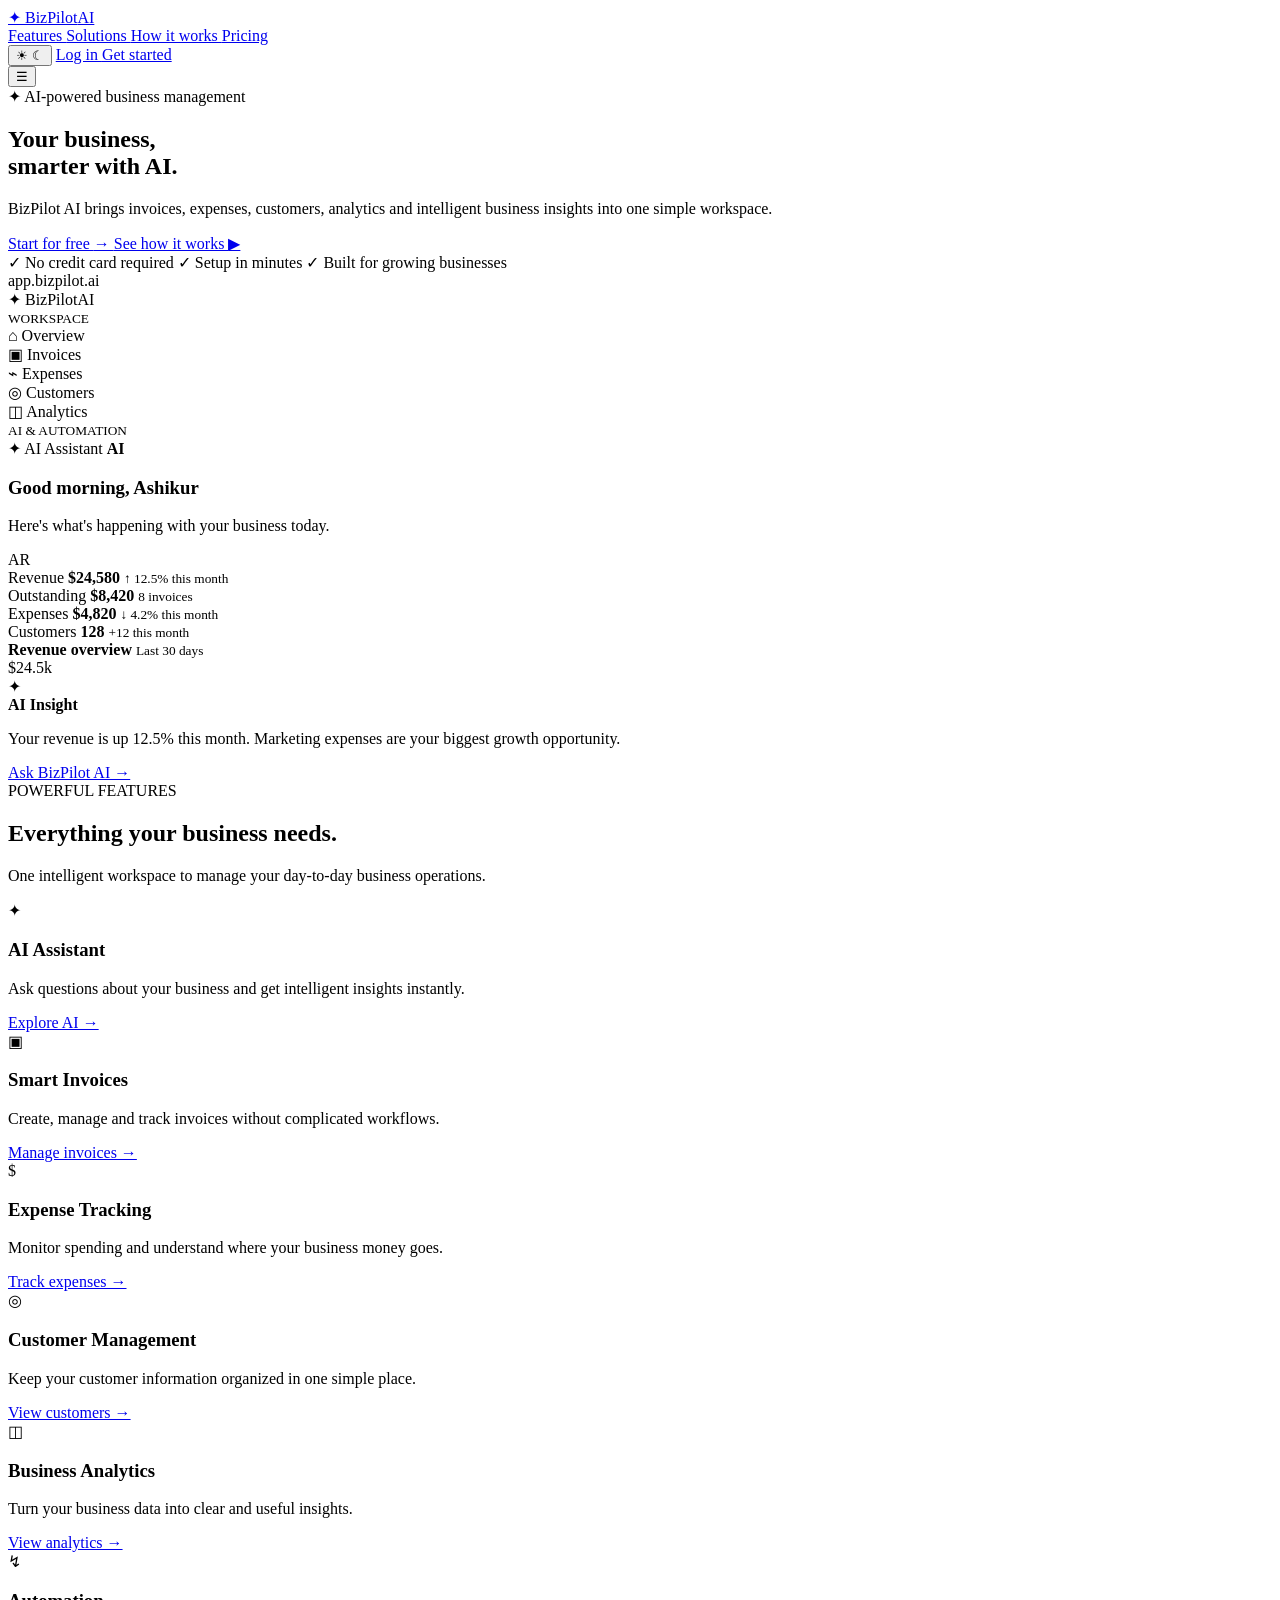
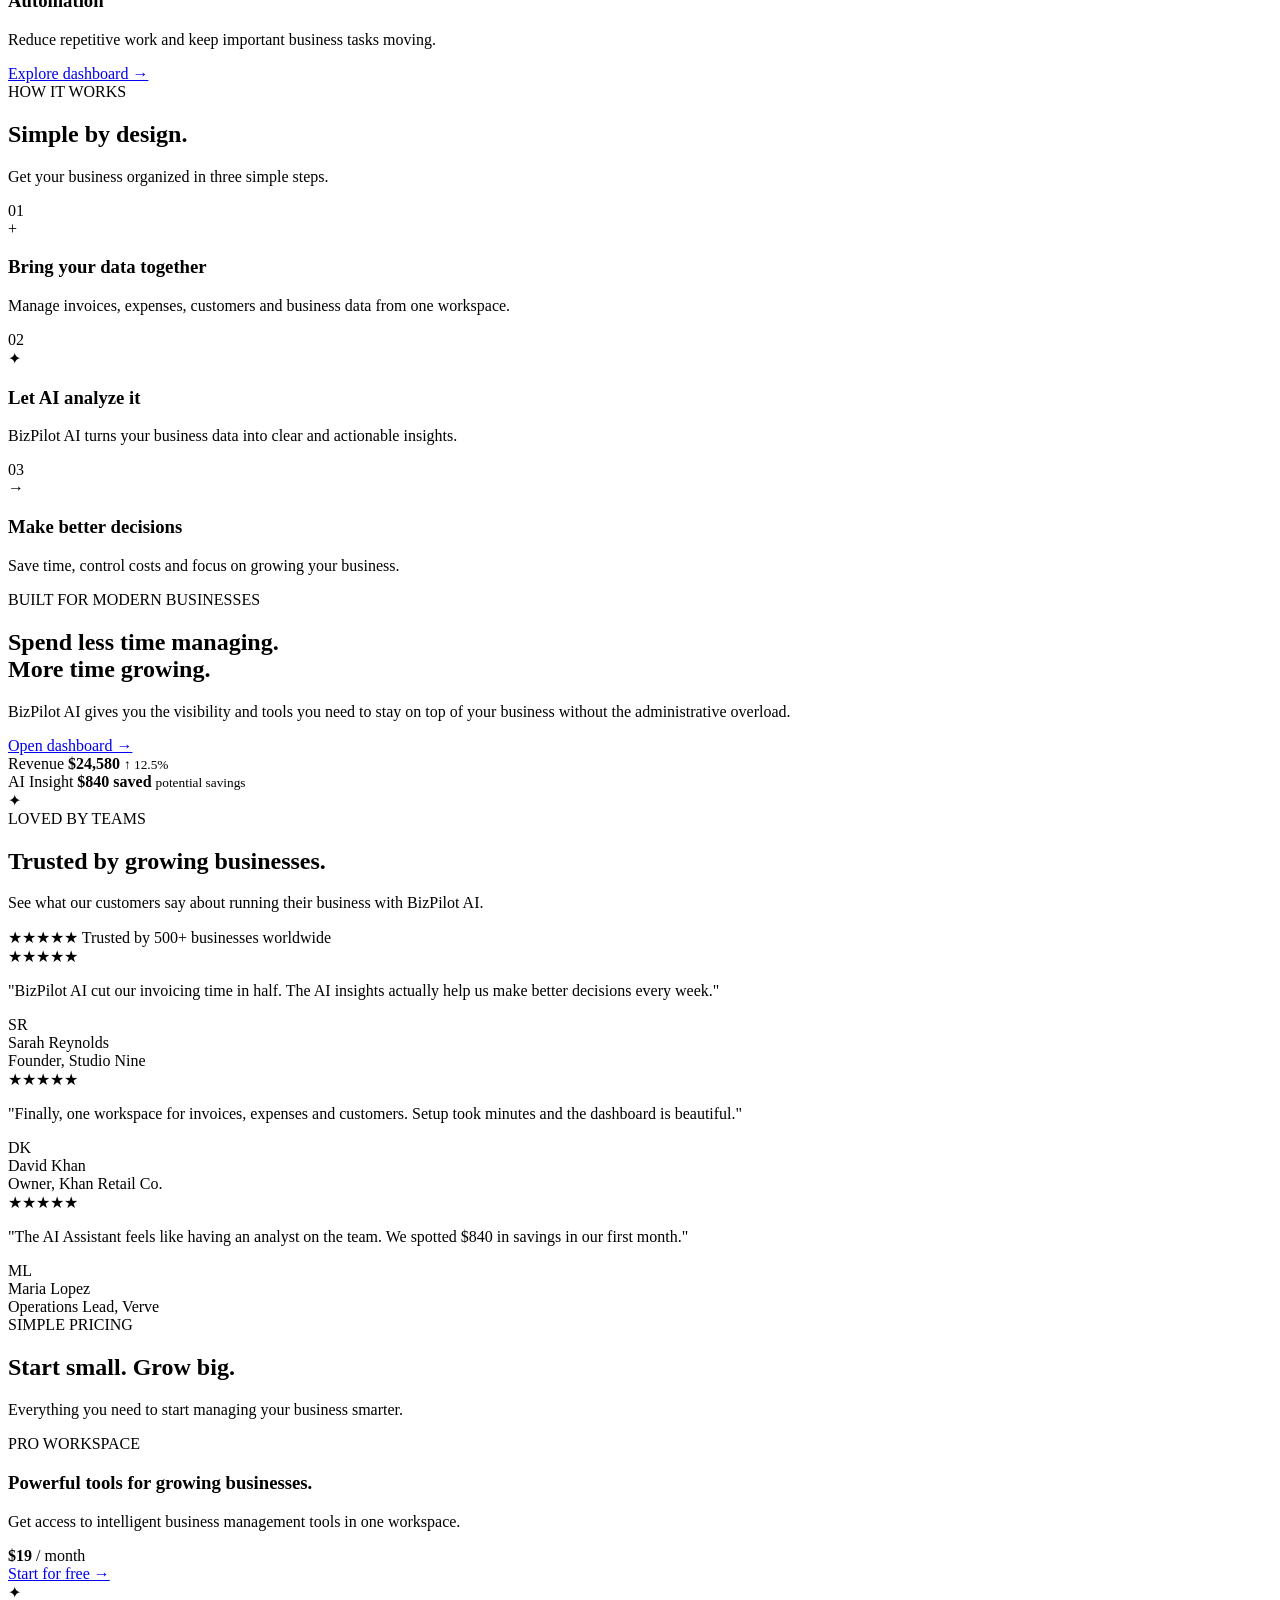
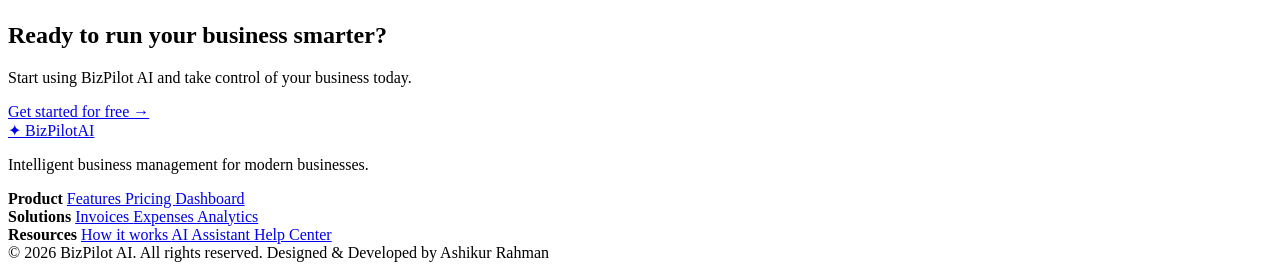
==== index.html @ 926926c8 "Add BizPilot AI website with mobile navbar fix" ====
<!DOCTYPE html>
<html lang="en">

<head>

    <meta charset="UTF-8">

    <meta
        name="viewport"
        content="width=device-width, initial-scale=1.0"
    >

    <meta
        name="description"
        content="BizPilot AI — Smart business management powered by AI."
    >

    <title>BizPilot AI — Smart Business Management</title>
    <link rel="icon" type="image/png" href="images/favicon.png">
    <link rel="shortcut icon" href="images/favicon.ico">



    <!-- Google Fonts -->

    <link rel="preconnect" href="https://fonts.googleapis.com">

    <link
        rel="preconnect"
        href="https://fonts.gstatic.com"
        crossorigin
    >

    <link
        href="https://fonts.googleapis.com/css2?family=DM+Sans:wght@400;500;600;700&family=Space+Grotesk:wght@400;500;600;700&display=swap"
        rel="stylesheet"
    >


    <!-- Main CSS -->

    <link
        rel="stylesheet"
        href="css/style.css"
    >

    <!-- Responsive CSS -->

    <link
        rel="stylesheet"
        href="css/respon.css"
    >

</head>


<body>


<!-- =====================================================
     LANDING PAGE
====================================================== -->

<div class="landing-page">


    <!-- =================================================
         HEADER
    ================================================== -->

    <header class="landing-header">

        <div class="landing-container">


            <div class="landing-nav">


                <!-- LOGO -->

                <a
                    href="index.html"
                    class="landing-logo"
                >

                    <span class="landing-logo-icon">
                        ✦
                    </span>

                    <span class="landing-logo-name">
                        BizPilot<span>AI</span>
                    </span>

                </a>



                <!-- NAVIGATION -->

                <nav class="landing-navigation">

                    <a href="#features">
                        Features
                    </a>

                    <a href="#solutions">
                        Solutions
                    </a>

                    <a href="#how-it-works">
                        How it works
                    </a>

                    <a href="#pricing">
                        Pricing
                    </a>

                </nav>



                <!-- HEADER BUTTONS -->

                <div class="landing-nav-actions">

                    <button
                        type="button"
                        class="theme-toggle-btn"
                        id="themeToggleBtn"
                        aria-label="Toggle dark mode"
                        title="Toggle dark mode"
                    >
                        <span class="theme-icon-light">☀</span>
                        <span class="theme-icon-dark">☾</span>
                    </button>

                    <a
                        href="dashboard.html"
                        class="landing-login-btn"
                    >
                        Log in
                    </a>

                    <a
                        href="dashboard.html"
                        class="landing-start-btn"
                    >
                        Get started
                    </a>

                </div>



                <!-- MOBILE MENU -->

                <button
                    type="button"
                    class="landing-menu-btn"
                    id="landingMenuBtn"
                    aria-label="Open navigation"
                >
                    ☰
                </button>


            </div>

        </div>

    </header>



    <!-- =================================================
         HERO SECTION
    ================================================== -->

    <main>


        <section class="landing-hero">


            <div class="landing-container">


                <!-- HERO BADGE -->

                <div class="landing-hero-badge">

                    <span>
                        ✦
                    </span>

                    AI-powered business management

                </div>



                <!-- HERO TITLE -->

                <h1 class="landing-hero-title">

                    Your business,

                    <br>

                    <span>
                        smarter with AI.
                    </span>

                </h1>



                <!-- HERO TEXT -->

                <p class="landing-hero-text">

                    BizPilot AI brings invoices, expenses,
                    customers, analytics and intelligent
                    business insights into one simple workspace.

                </p>



                <!-- HERO BUTTONS -->

                <div class="landing-hero-actions">


                    <a
                        href="dashboard.html"
                        class="landing-primary-btn"
                    >

                        Start for free

                        <span>
                            →
                        </span>

                    </a>


                    <a
                        href="#how-it-works"
                        class="landing-outline-btn"
                    >

                        See how it works

                        <span>
                            ▶
                        </span>

                    </a>


                </div>



                <!-- HERO TRUST -->

                <div class="landing-trust">

                    <span>
                        ✓ No credit card required
                    </span>

                    <span>
                        ✓ Setup in minutes
                    </span>

                    <span>
                        ✓ Built for growing businesses
                    </span>

                </div>



                <!-- =================================================
                     PRODUCT PREVIEW
                ================================================== -->

                <div class="landing-product-preview">


                    <!-- BROWSER BAR -->

                    <div class="preview-browser-bar">


                        <div class="preview-browser-dots">

                            <span></span>
                            <span></span>
                            <span></span>

                        </div>


                        <div class="preview-browser-address">

                            app.bizpilot.ai

                        </div>


                    </div>



                    <!-- DASHBOARD PREVIEW -->

                    <div class="preview-dashboard">


                        <!-- PREVIEW SIDEBAR -->

                        <aside class="preview-sidebar">


                            <div class="preview-sidebar-logo">

                                <span>
                                    ✦
                                </span>

                                BizPilot<span>AI</span>

                            </div>


                            <small class="preview-sidebar-label">
                                WORKSPACE
                            </small>


                            <div class="preview-nav-item active">

                                <span>
                                    ⌂
                                </span>

                                Overview

                            </div>


                            <div class="preview-nav-item">

                                <span>
                                    ▣
                                </span>

                                Invoices

                            </div>


                            <div class="preview-nav-item">

                                <span>
                                    ⌁
                                </span>

                                Expenses

                            </div>


                            <div class="preview-nav-item">

                                <span>
                                    ◎
                                </span>

                                Customers

                            </div>


                            <div class="preview-nav-item">

                                <span>
                                    ◫
                                </span>

                                Analytics

                            </div>


                            <small class="preview-sidebar-label">
                                AI & AUTOMATION
                            </small>


                            <div class="preview-nav-item">

                                <span>
                                    ✦
                                </span>

                                AI Assistant

                                <b>
                                    AI
                                </b>

                            </div>


                        </aside>



                        <!-- PREVIEW CONTENT -->

                        <div class="preview-content">


                            <!-- PREVIEW HEADER -->

                            <div class="preview-content-header">


                                <div>

                                    <h3>
                                        Good morning, Ashikur
                                    </h3>

                                    <p>
                                        Here's what's happening
                                        with your business today.
                                    </p>

                                </div>


                                <div class="preview-user">
                                    AR
                                </div>


                            </div>



                            <!-- STATS -->

                            <div class="preview-stat-grid">


                                <div class="preview-stat-card">

                                    <span>
                                        Revenue
                                    </span>

                                    <strong>
                                        $24,580
                                    </strong>

                                    <small>
                                        ↑ 12.5% this month
                                    </small>

                                </div>


                                <div class="preview-stat-card">

                                    <span>
                                        Outstanding
                                    </span>

                                    <strong>
                                        $8,420
                                    </strong>

                                    <small>
                                        8 invoices
                                    </small>

                                </div>


                                <div class="preview-stat-card">

                                    <span>
                                        Expenses
                                    </span>

                                    <strong>
                                        $4,820
                                    </strong>

                                    <small>
                                        ↓ 4.2% this month
                                    </small>

                                </div>


                                <div class="preview-stat-card">

                                    <span>
                                        Customers
                                    </span>

                                    <strong>
                                        128
                                    </strong>

                                    <small>
                                        +12 this month
                                    </small>

                                </div>


                            </div>



                            <!-- LOWER PREVIEW -->

                            <div class="preview-lower-grid">


                                <!-- CHART -->

                                <div class="preview-chart-card">


                                    <div class="preview-card-title">

                                        <div>

                                            <strong>
                                                Revenue overview
                                            </strong>

                                            <small>
                                                Last 30 days
                                            </small>

                                        </div>

                                        <span>
                                            $24.5k
                                        </span>

                                    </div>


                                    <div class="preview-chart">

                                        <div
                                            class="preview-chart-line"
                                            style="height:35%"
                                        ></div>

                                        <div
                                            class="preview-chart-line"
                                            style="height:50%"
                                        ></div>

                                        <div
                                            class="preview-chart-line"
                                            style="height:42%"
                                        ></div>

                                        <div
                                            class="preview-chart-line"
                                            style="height:65%"
                                        ></div>

                                        <div
                                            class="preview-chart-line"
                                            style="height:58%"
                                        ></div>

                                        <div
                                            class="preview-chart-line"
                                            style="height:78%"
                                        ></div>

                                        <div
                                            class="preview-chart-line"
                                            style="height:70%"
                                        ></div>

                                        <div
                                            class="preview-chart-line"
                                            style="height:88%"
                                        ></div>

                                        <div
                                            class="preview-chart-line"
                                            style="height:76%"
                                        ></div>

                                        <div
                                            class="preview-chart-line"
                                            style="height:94%"
                                        ></div>

                                    </div>

                                </div>



                                <!-- AI INSIGHT -->

                                <div class="preview-ai-card">


                                    <div class="preview-ai-icon">
                                        ✦
                                    </div>


                                    <strong>
                                        AI Insight
                                    </strong>


                                    <p>
                                        Your revenue is up 12.5%
                                        this month. Marketing
                                        expenses are your biggest
                                        growth opportunity.
                                    </p>


                                    <a href="ai-assistant.html">
                                        Ask BizPilot AI →
                                    </a>


                                </div>


                            </div>


                        </div>

                    </div>

                </div>


            </div>

        </section>



        <!-- =================================================
             FEATURES
        ================================================== -->

        <section
            class="landing-section"
            id="features"
            data-reveal
        >

            <div class="landing-container">


                <div class="landing-section-heading">

                    <span>
                        POWERFUL FEATURES
                    </span>

                    <h2>
                        Everything your business needs.
                    </h2>

                    <p>
                        One intelligent workspace to manage
                        your day-to-day business operations.
                    </p>

                </div>



                <div class="landing-feature-grid">


                    <!-- FEATURE 1 -->

                    <article class="landing-feature-card">

                        <div class="landing-feature-icon">
                            ✦
                        </div>

                        <h3>
                            AI Assistant
                        </h3>

                        <p>
                            Ask questions about your business
                            and get intelligent insights instantly.
                        </p>

                        <a href="ai-assistant.html">
                            Explore AI →
                        </a>

                    </article>



                    <!-- FEATURE 2 -->

                    <article class="landing-feature-card">

                        <div class="landing-feature-icon">
                            ▣
                        </div>

                        <h3>
                            Smart Invoices
                        </h3>

                        <p>
                            Create, manage and track invoices
                            without complicated workflows.
                        </p>

                        <a href="invoices.html">
                            Manage invoices →
                        </a>

                    </article>



                    <!-- FEATURE 3 -->

                    <article class="landing-feature-card">

                        <div class="landing-feature-icon">
                            $
                        </div>

                        <h3>
                            Expense Tracking
                        </h3>

                        <p>
                            Monitor spending and understand
                            where your business money goes.
                        </p>

                        <a href="expenses.html">
                            Track expenses →
                        </a>

                    </article>



                    <!-- FEATURE 4 -->

                    <article class="landing-feature-card">

                        <div class="landing-feature-icon">
                            ◎
                        </div>

                        <h3>
                            Customer Management
                        </h3>

                        <p>
                            Keep your customer information
                            organized in one simple place.
                        </p>

                        <a href="customers.html">
                            View customers →
                        </a>

                    </article>



                    <!-- FEATURE 5 -->

                    <article class="landing-feature-card">

                        <div class="landing-feature-icon">
                            ◫
                        </div>

                        <h3>
                            Business Analytics
                        </h3>

                        <p>
                            Turn your business data into
                            clear and useful insights.
                        </p>

                        <a href="analytics.html">
                            View analytics →
                        </a>

                    </article>



                    <!-- FEATURE 6 -->

                    <article class="landing-feature-card">

                        <div class="landing-feature-icon">
                            ↯
                        </div>

                        <h3>
                            Automation
                        </h3>

                        <p>
                            Reduce repetitive work and keep
                            important business tasks moving.
                        </p>

                        <a href="dashboard.html">
                            Explore dashboard →
                        </a>

                    </article>


                </div>

            </div>

        </section>



        <!-- =================================================
             HOW IT WORKS
        ================================================== -->

        <section
            class="landing-section landing-how-section"
            id="how-it-works"
            data-reveal
        >

            <div class="landing-container">


                <div class="landing-section-heading">

                    <span>
                        HOW IT WORKS
                    </span>

                    <h2>
                        Simple by design.
                    </h2>

                    <p>
                        Get your business organized in three
                        simple steps.
                    </p>

                </div>



                <div class="landing-steps">


                    <div class="landing-step">

                        <div class="landing-step-number">
                            01
                        </div>

                        <div class="landing-step-icon">
                            +
                        </div>

                        <h3>
                            Bring your data together
                        </h3>

                        <p>
                            Manage invoices, expenses,
                            customers and business data
                            from one workspace.
                        </p>

                    </div>



                    <div class="landing-step">

                        <div class="landing-step-number">
                            02
                        </div>

                        <div class="landing-step-icon">
                            ✦
                        </div>

                        <h3>
                            Let AI analyze it
                        </h3>

                        <p>
                            BizPilot AI turns your business
                            data into clear and actionable insights.
                        </p>

                    </div>



                    <div class="landing-step">

                        <div class="landing-step-number">
                            03
                        </div>

                        <div class="landing-step-icon">
                            →
                        </div>

                        <h3>
                            Make better decisions
                        </h3>

                        <p>
                            Save time, control costs and
                            focus on growing your business.
                        </p>

                    </div>


                </div>

            </div>

        </section>



        <!-- =================================================
             SOLUTIONS
        ================================================== -->

        <section
            class="landing-section"
            id="solutions"
            data-reveal
        >

            <div class="landing-container">


                <div class="landing-solution-box">


                    <div class="landing-solution-content">

                        <span>
                            BUILT FOR MODERN BUSINESSES
                        </span>

                        <h2>
                            Spend less time
                            managing.
                            <br>
                            More time growing.
                        </h2>

                        <p>
                            BizPilot AI gives you the visibility
                            and tools you need to stay on top
                            of your business without the
                            administrative overload.
                        </p>


                        <a
                            href="dashboard.html"
                            class="landing-primary-btn"
                        >
                            Open dashboard →
                        </a>

                    </div>


                    <div class="landing-solution-visual">


                        <div class="landing-floating-card card-one">

                            <span>
                                Revenue
                            </span>

                            <strong>
                                $24,580
                            </strong>

                            <small>
                                ↑ 12.5%
                            </small>

                        </div>


                        <div class="landing-floating-card card-two">

                            <span>
                                AI Insight
                            </span>

                            <strong>
                                $840 saved
                            </strong>

                            <small>
                                potential savings
                            </small>

                        </div>


                        <div class="landing-solution-orb">
                            ✦
                        </div>


                    </div>

                </div>

            </div>

        </section>



        <!-- =================================================
             TESTIMONIALS
        ================================================== -->

        <section
            class="landing-section landing-testimonials"
            id="testimonials"
            data-reveal
        >

            <div class="landing-container">

                <div class="landing-section-heading">

                    <span>
                        LOVED BY TEAMS
                    </span>

                    <h2>
                        Trusted by growing businesses.
                    </h2>

                    <p>
                        See what our customers say about running their business with BizPilot AI.
                    </p>

                </div>

                <div class="landing-trust-badge">
                    <span class="landing-trust-stars">★★★★★</span>
                    <span>Trusted by 500+ businesses worldwide</span>
                </div>

                <div class="landing-testimonial-grid">

                    <div class="landing-testimonial-card">
                        <div class="landing-testimonial-stars">★★★★★</div>
                        <p class="landing-testimonial-text">
                            "BizPilot AI cut our invoicing time in half. The AI insights actually help us make better decisions every week."
                        </p>
                        <div class="landing-testimonial-author">
                            <div class="landing-testimonial-avatar">SR</div>
                            <div>
                                <div class="landing-testimonial-name">Sarah Reynolds</div>
                                <div class="landing-testimonial-role">Founder, Studio Nine</div>
                            </div>
                        </div>
                    </div>

                    <div class="landing-testimonial-card">
                        <div class="landing-testimonial-stars">★★★★★</div>
                        <p class="landing-testimonial-text">
                            "Finally, one workspace for invoices, expenses and customers. Setup took minutes and the dashboard is beautiful."
                        </p>
                        <div class="landing-testimonial-author">
                            <div class="landing-testimonial-avatar">DK</div>
                            <div>
                                <div class="landing-testimonial-name">David Khan</div>
                                <div class="landing-testimonial-role">Owner, Khan Retail Co.</div>
                            </div>
                        </div>
                    </div>

                    <div class="landing-testimonial-card">
                        <div class="landing-testimonial-stars">★★★★★</div>
                        <p class="landing-testimonial-text">
                            "The AI Assistant feels like having an analyst on the team. We spotted $840 in savings in our first month."
                        </p>
                        <div class="landing-testimonial-author">
                            <div class="landing-testimonial-avatar">ML</div>
                            <div>
                                <div class="landing-testimonial-name">Maria Lopez</div>
                                <div class="landing-testimonial-role">Operations Lead, Verve</div>
                            </div>
                        </div>
                    </div>

                </div>

            </div>

        </section>


        <!-- =================================================
             PRICING
        ================================================== -->

        <section
            class="landing-section"
            id="pricing"
            data-reveal
        >

            <div class="landing-container">


                <div class="landing-section-heading">

                    <span>
                        SIMPLE PRICING
                    </span>

                    <h2>
                        Start small. Grow big.
                    </h2>

                    <p>
                        Everything you need to start
                        managing your business smarter.
                    </p>

                </div>



                <div class="landing-pricing-card">


                    <div class="landing-pricing-info">

                        <span>
                            PRO WORKSPACE
                        </span>

                        <h3>
                            Powerful tools for growing businesses.
                        </h3>

                        <p>
                            Get access to intelligent business
                            management tools in one workspace.
                        </p>

                    </div>


                    <div class="landing-price">

                        <strong>
                            $19
                        </strong>

                        <span>
                            / month
                        </span>

                    </div>


                    <a
                        href="dashboard.html"
                        class="landing-primary-btn"
                    >
                        Start for free →
                    </a>


                </div>

            </div>

        </section>



        <!-- =================================================
             FINAL CTA
        ================================================== -->

        <section class="landing-final-cta">

            <div class="landing-container">


                <div class="landing-cta-box">

                    <div class="landing-cta-icon">
                        ✦
                    </div>

                    <h2>
                        Ready to run your business smarter?
                    </h2>

                    <p>
                        Start using BizPilot AI and take
                        control of your business today.
                    </p>

                    <a
                        href="dashboard.html"
                        class="landing-primary-btn"
                    >
                        Get started for free →
                    </a>

                </div>


            </div>

        </section>


    </main>



    <!-- =================================================
         FOOTER
    ================================================== -->

    <footer class="landing-footer">


        <div class="landing-container">


            <div class="landing-footer-main">


                <!-- BRAND -->

                <div class="landing-footer-brand">

                    <a
                        href="index.html"
                        class="landing-logo"
                    >

                        <span class="landing-logo-icon">
                            ✦
                        </span>

                        <span class="landing-logo-name">
                            BizPilot<span>AI</span>
                        </span>

                    </a>


                    <p>
                        Intelligent business management
                        for modern businesses.
                    </p>

                </div>



                <!-- LINKS -->

                <div class="landing-footer-links">


                    <div>

                        <strong>
                            Product
                        </strong>

                        <a href="#features">
                            Features
                        </a>

                        <a href="#pricing">
                            Pricing
                        </a>

                        <a href="dashboard.html">
                            Dashboard
                        </a>

                    </div>


                    <div>

                        <strong>
                            Solutions
                        </strong>

                        <a href="invoices.html">
                            Invoices
                        </a>

                        <a href="expenses.html">
                            Expenses
                        </a>

                        <a href="analytics.html">
                            Analytics
                        </a>

                    </div>


                    <div>

                        <strong>
                            Resources
                        </strong>

                        <a href="#how-it-works">
                            How it works
                        </a>

                        <a href="ai-assistant.html">
                            AI Assistant
                        </a>

                        <a href="#">
                            Help Center
                        </a>

                    </div>


                </div>


            </div>


            <!-- FOOTER BOTTOM -->

            <div class="landing-footer-bottom">

                <span>
                    © 2026 BizPilot AI. All rights reserved.
                </span>

                <span>
                    Designed & Developed by Ashikur Rahman
                </span>

            </div>


        </div>

    </footer>


</div>



<!-- =====================================================
     JAVASCRIPT
====================================================== -->

<script src="js/main.js"></script>

</body>

</html>
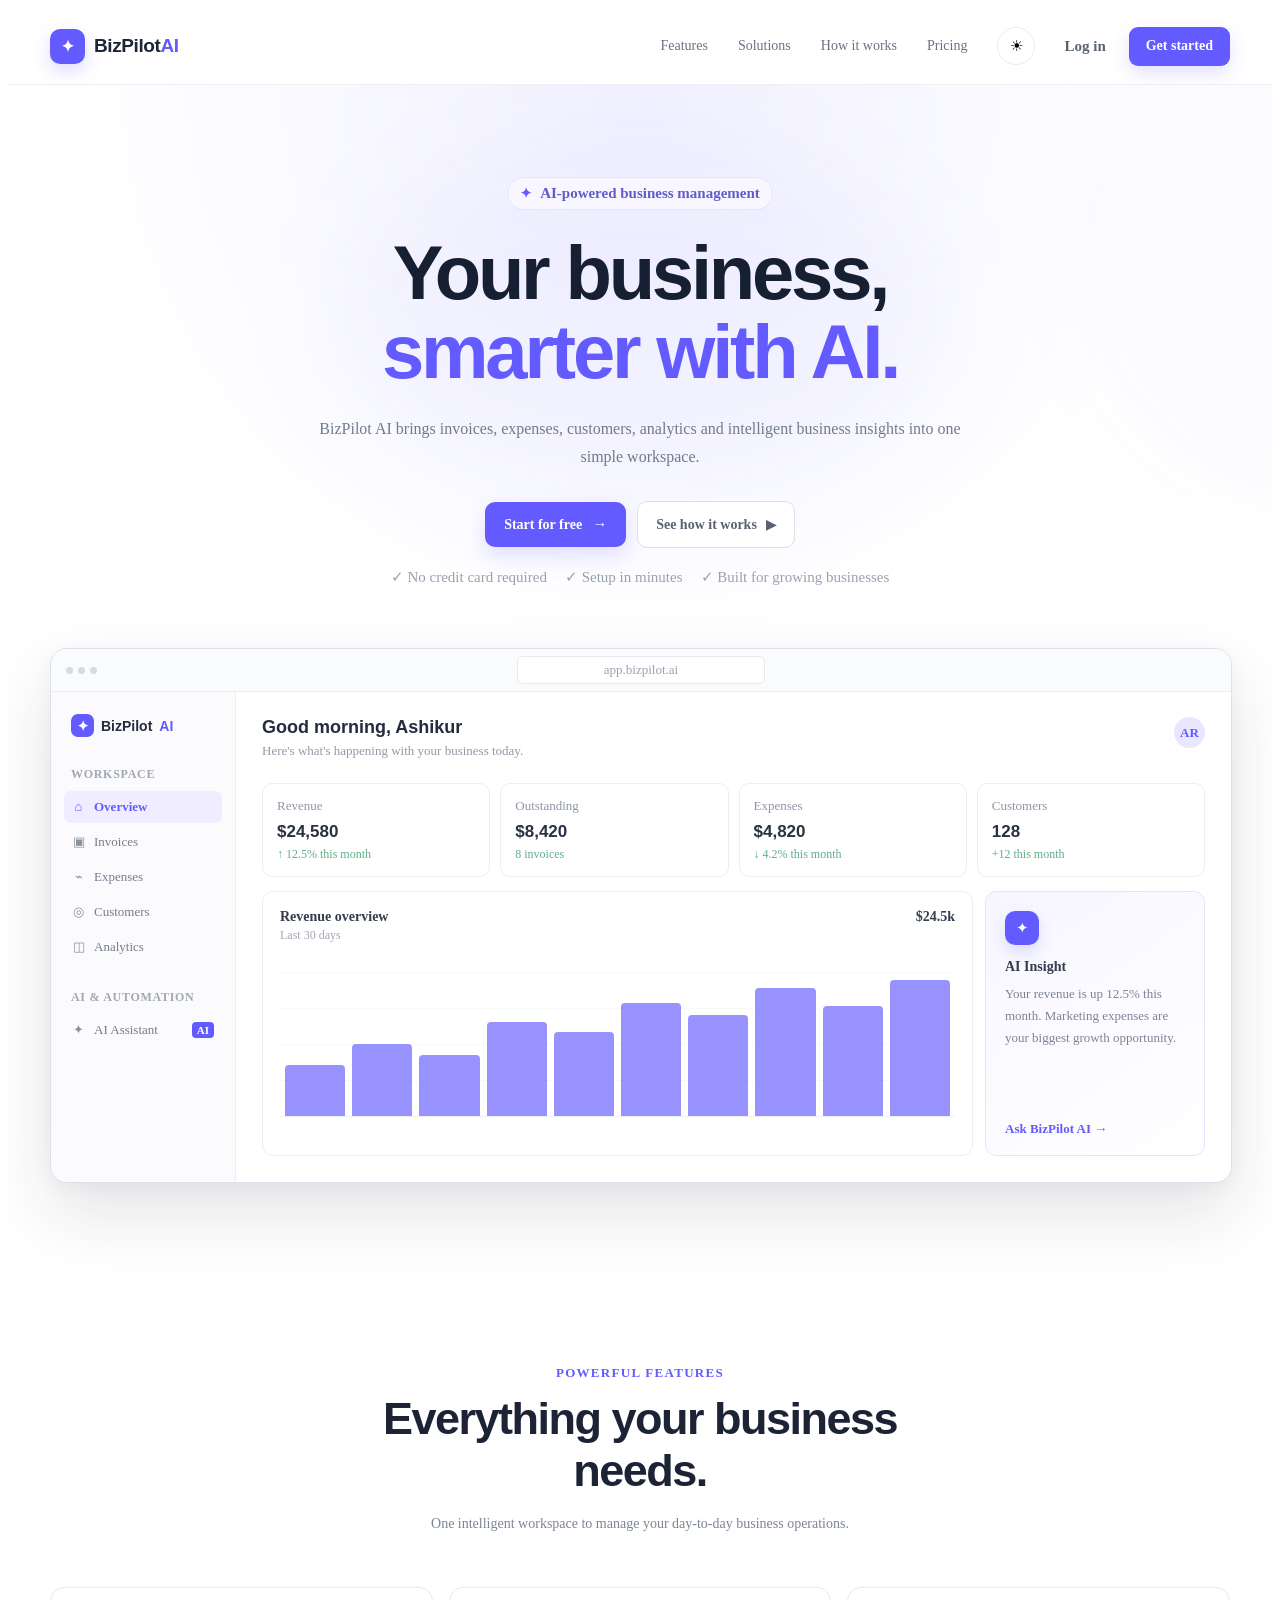
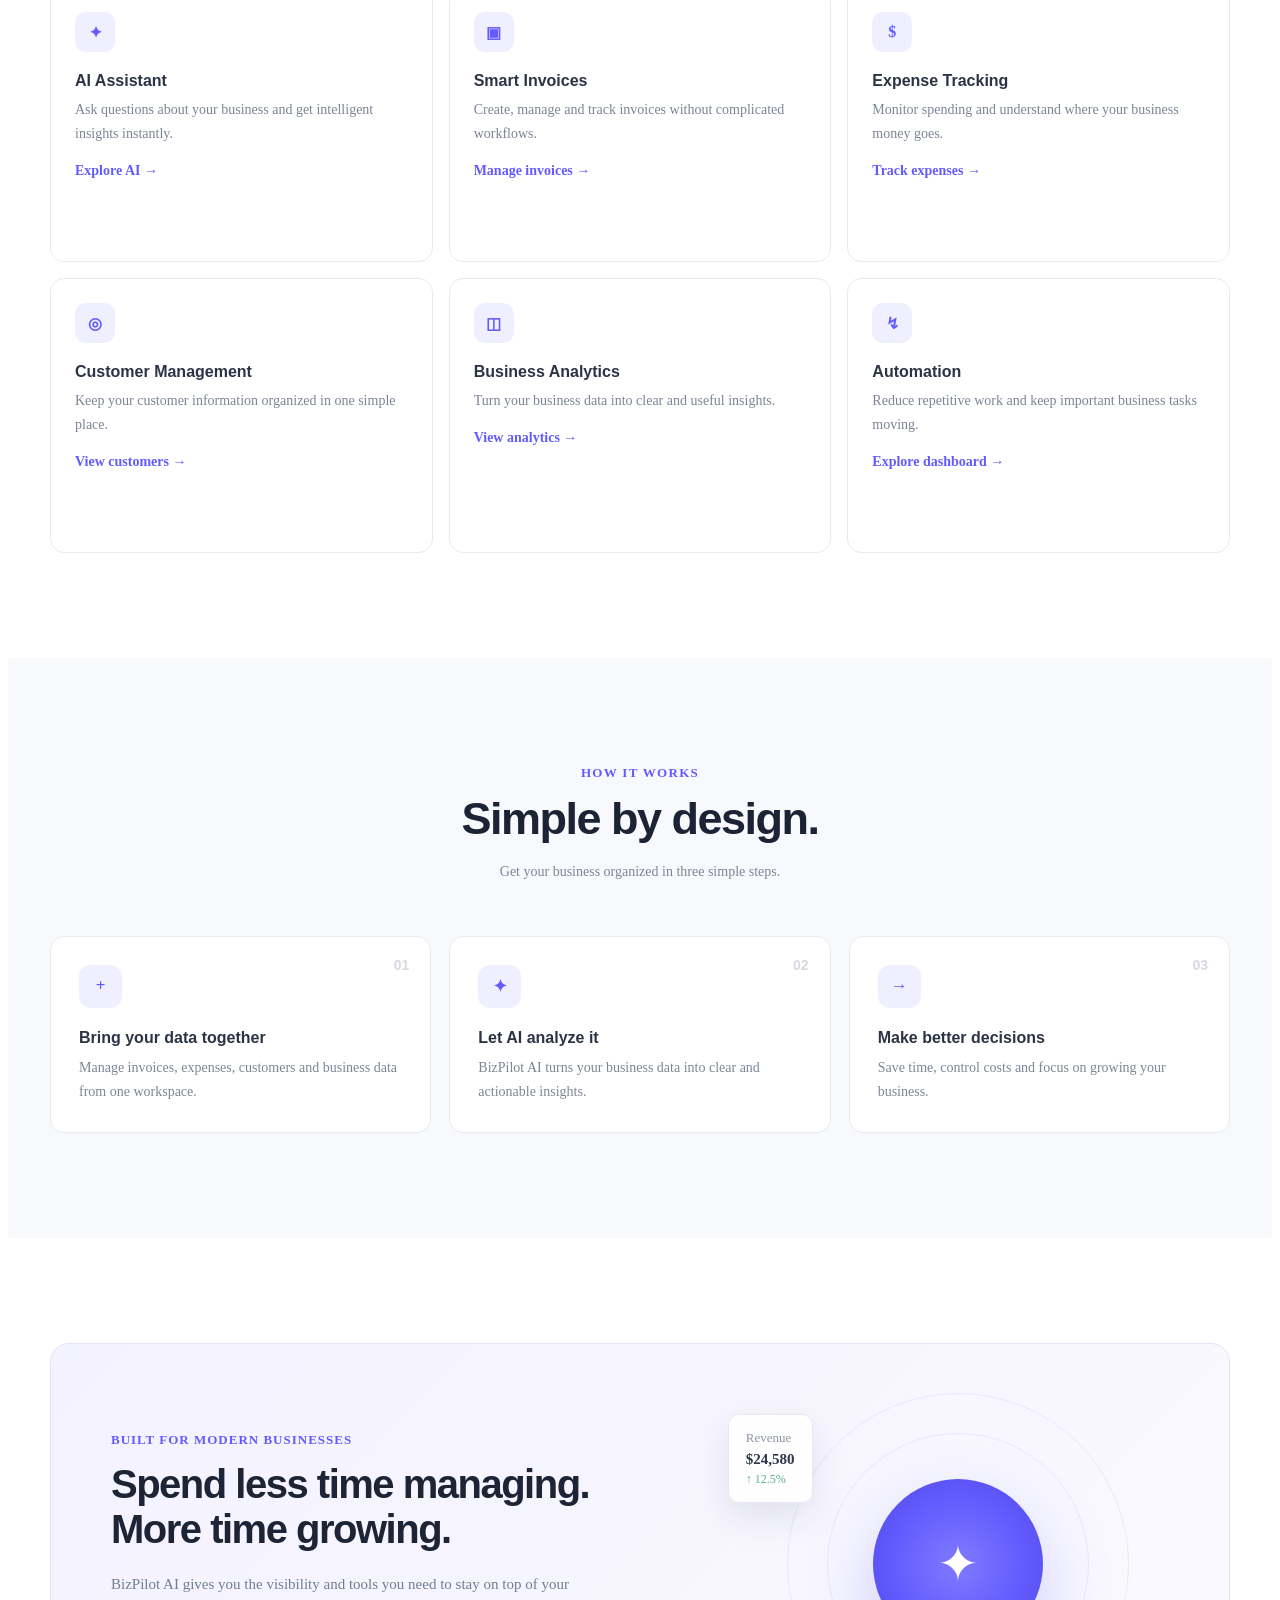
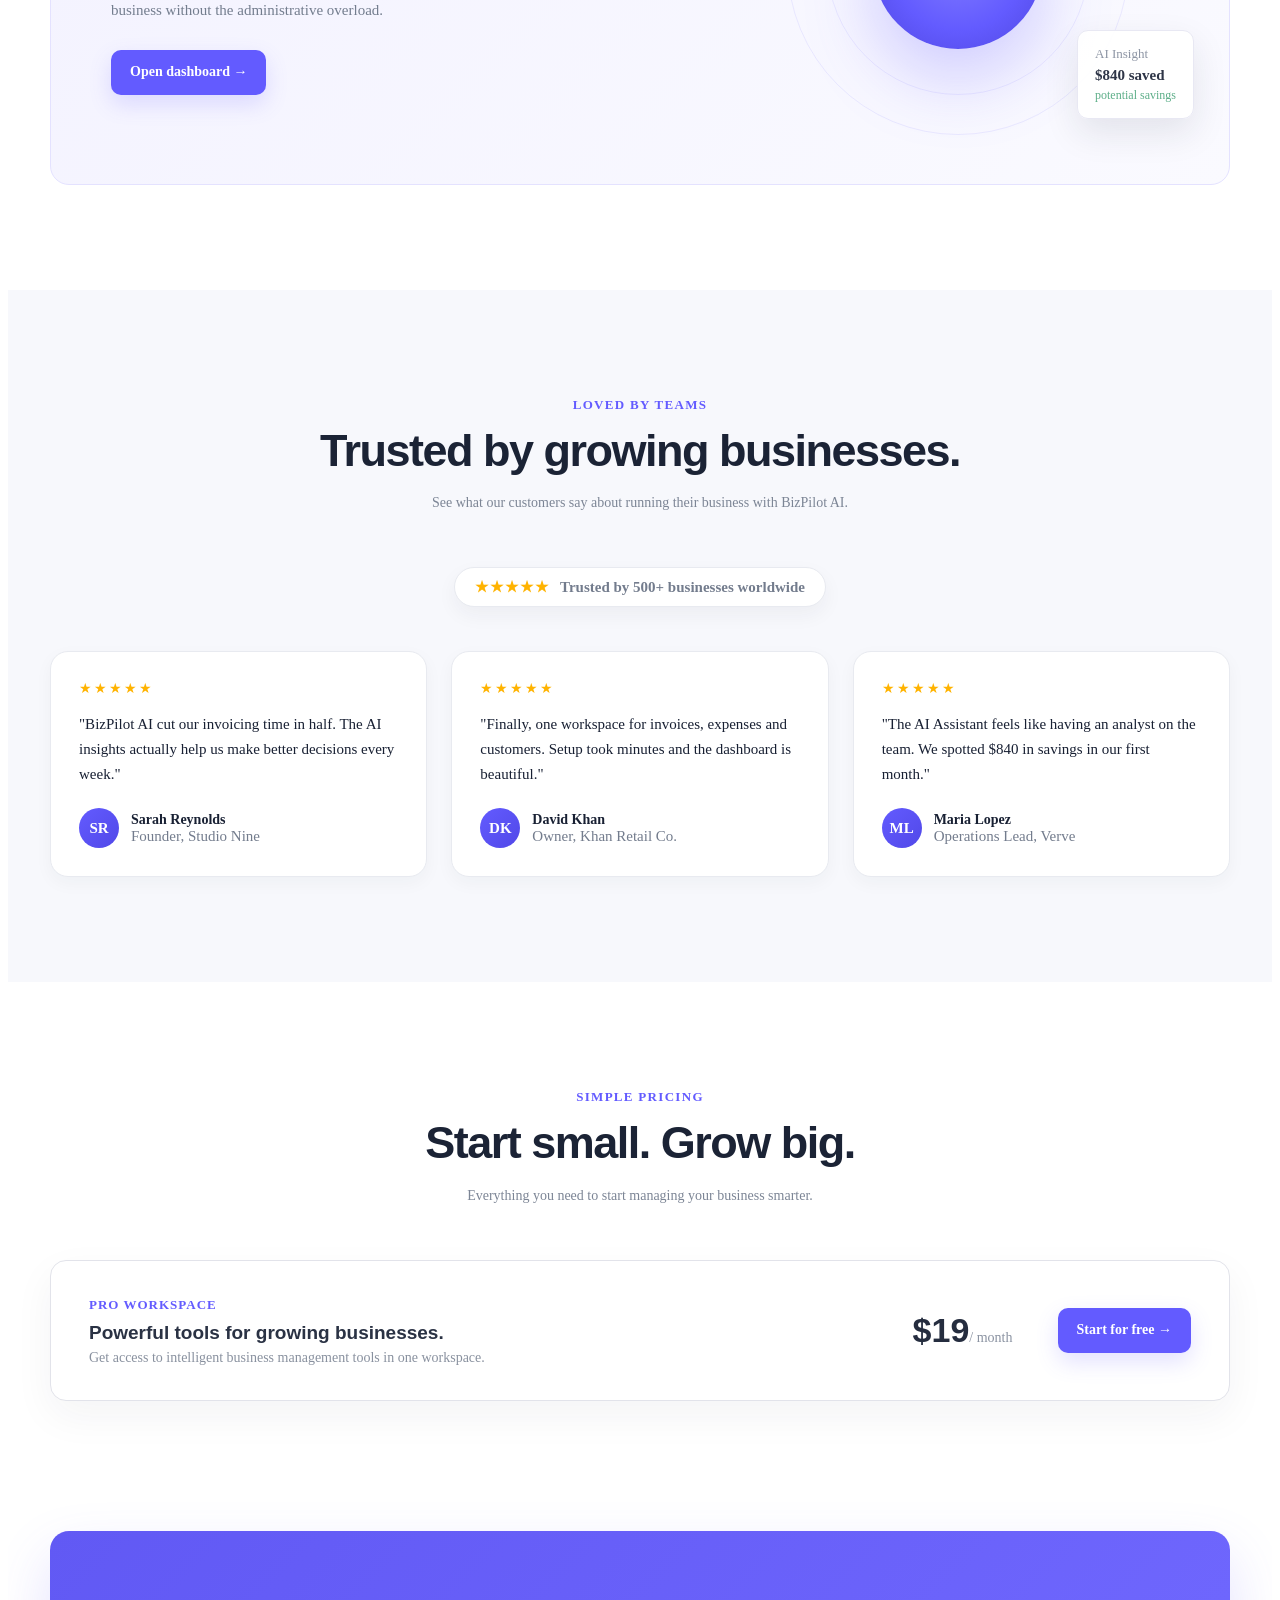
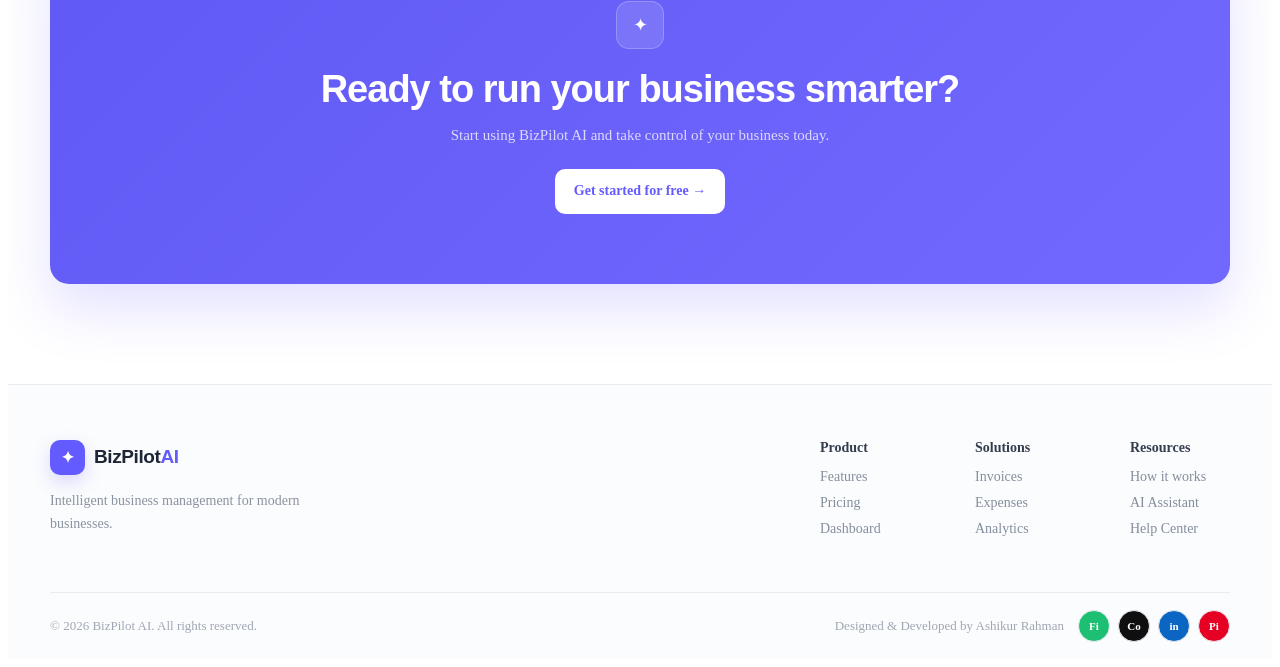
==== commit d6469616: "Update print statement from 'Hello' to 'Goodbye'" ====
--- a/index.html
+++ b/index.html
@@ -15,9 +15,9 @@
         content="BizPilot AI — Smart business management powered by AI."
     >
 
-    <title>BizPilot AI — Smart Business Management</title>
-    <link rel="icon" type="image/png" href="images/favicon.png">
-    <link rel="shortcut icon" href="images/favicon.ico">
+    <title>BizPilot AI — Smart Business Management</title>
+    <link rel="icon" type="image/png" href="images/favicon.png">
+    <link rel="shortcut icon" href="images/favicon.ico">
 
 
 
@@ -1403,9 +1403,61 @@
                     © 2026 BizPilot AI. All rights reserved.
                 </span>
 
-                <span>
-                    Designed & Developed by Ashikur Rahman
-                </span>
+                <div class="landing-footer-credit">
+
+                    <span>
+                        Designed & Developed by Ashikur Rahman
+                    </span>
+
+                    <div class="footer-social-links">
+
+                        <a
+                            href="https://www.fiverr.com/ashikur2460"
+                            target="_blank"
+                            rel="noopener noreferrer"
+                            class="footer-social-btn footer-social-fiverr"
+                            aria-label="Fiverr profile"
+                            title="Fiverr"
+                        >
+                            Fi
+                        </a>
+
+                        <a
+                            href="https://contra.com/md_aishikur_rahman_67b7sbuy"
+                            target="_blank"
+                            rel="noopener noreferrer"
+                            class="footer-social-btn footer-social-contra"
+                            aria-label="Contra profile"
+                            title="Contra"
+                        >
+                            Co
+                        </a>
+
+                        <a
+                            href="https://www.linkedin.com/in/ashikur-rahman-admin/"
+                            target="_blank"
+                            rel="noopener noreferrer"
+                            class="footer-social-btn footer-social-linkedin"
+                            aria-label="LinkedIn profile"
+                            title="LinkedIn"
+                        >
+                            in
+                        </a>
+
+                        <a
+                            href="https://www.pinterest.com/ashikur200195/"
+                            target="_blank"
+                            rel="noopener noreferrer"
+                            class="footer-social-btn footer-social-pinterest"
+                            aria-label="Pinterest profile"
+                            title="Pinterest"
+                        >
+                            Pi
+                        </a>
+
+                    </div>
+
+                </div>
 
             </div>
 
@@ -1427,4 +1479,4 @@
 
 </body>
 
-</html>+</html>
--- a/css/style.css
+++ b/css/style.css
@@ -0,0 +1,6958 @@
+/* =========================================================
+   BIZPILOT AI — LANDING PAGE
+   Add at the END of style.css
+========================================================= */
+
+
+/* =========================================================
+   LANDING VARIABLES
+========================================================= */
+
+.landing-page {
+    --landing-primary: #635bff;
+    --landing-primary-dark: #5148e8;
+    --landing-text: #182033;
+    --landing-muted: #737c8d;
+    --landing-border: #e8eaf0;
+    --landing-bg: #ffffff;
+    --landing-soft: #f7f8fc;
+
+    position: relative;
+
+    width: 100%;
+    min-height: 100vh;
+
+    overflow: hidden;
+
+    background: #ffffff;
+
+    color: var(--landing-text);
+}
+
+
+/* =========================================================
+   COMMON CONTAINER
+========================================================= */
+
+.landing-container {
+    width: min(1180px, calc(100% - 48px));
+
+    margin: 0 auto;
+}
+
+
+/* =========================================================
+   HEADER
+========================================================= */
+
+.landing-header {
+    position: relative;
+    z-index: 100;
+
+    width: 100%;
+
+    border-bottom: 1px solid rgba(232, 234, 240, 0.7);
+
+    background: rgba(255, 255, 255, 0.86);
+
+    backdrop-filter: blur(16px);
+    -webkit-backdrop-filter: blur(16px);
+}
+
+
+.landing-nav {
+    display: flex;
+    align-items: center;
+    justify-content: space-between;
+
+    min-height: 76px;
+
+    gap: 30px;
+}
+
+
+/* =========================================================
+   LOGO
+========================================================= */
+
+.landing-logo {
+    display: inline-flex;
+    align-items: center;
+
+    flex-shrink: 0;
+
+    gap: 9px;
+
+    color: var(--landing-text);
+
+    text-decoration: none;
+}
+
+
+.landing-logo-icon {
+    display: flex;
+    align-items: center;
+    justify-content: center;
+
+    width: 35px;
+    height: 35px;
+
+    border-radius: 10px;
+
+    background: var(--landing-primary);
+
+    color: #ffffff;
+
+    font-size: 16px;
+    font-weight: 700;
+
+    box-shadow:
+        0 7px 18px rgba(99, 91, 255, 0.22);
+}
+
+
+.landing-logo-name {
+    color: #1d2537;
+
+    font-family: "Space Grotesk", sans-serif;
+
+    font-size: 19px;
+    font-weight: 700;
+    letter-spacing: -0.4px;
+}
+
+
+.landing-logo-name span {
+    color: var(--landing-primary);
+}
+
+
+/* =========================================================
+   NAVIGATION
+========================================================= */
+
+.landing-navigation {
+    display: flex;
+    align-items: center;
+
+    gap: 30px;
+
+    margin-left: auto;
+}
+
+
+.landing-navigation a {
+    position: relative;
+
+    color: #697284;
+
+    font-size: 14px;
+    font-weight: 500;
+
+    text-decoration: none;
+
+    transition:
+        color 0.2s ease;
+}
+
+
+.landing-navigation a:hover {
+    color: var(--landing-primary);
+}
+
+
+/* =========================================================
+   NAV ACTIONS
+========================================================= */
+
+.landing-nav-actions {
+    display: flex;
+    align-items: center;
+
+    gap: 10px;
+}
+
+
+.landing-login-btn {
+    display: inline-flex;
+    align-items: center;
+    justify-content: center;
+
+    min-height: 38px;
+
+    padding: 0 13px;
+
+    color: #596274;
+
+    font-size: 15px;
+    font-weight: 600;
+
+    text-decoration: none;
+
+    transition:
+        color 0.2s ease;
+}
+
+
+.landing-login-btn:hover {
+    color: var(--landing-primary);
+}
+
+
+.landing-start-btn {
+    display: inline-flex;
+    align-items: center;
+    justify-content: center;
+
+    min-height: 39px;
+
+    padding: 0 17px;
+
+    border-radius: 9px;
+
+    background: var(--landing-primary);
+
+    color: #ffffff;
+
+    font-size: 14px;
+    font-weight: 600;
+
+    text-decoration: none;
+
+    box-shadow:
+        0 7px 18px rgba(99, 91, 255, 0.18);
+
+    transition:
+        background 0.2s ease,
+        transform 0.2s ease,
+        box-shadow 0.2s ease;
+}
+
+
+.landing-start-btn:hover {
+    background: var(--landing-primary-dark);
+
+    transform: translateY(-1px);
+
+    box-shadow:
+        0 10px 22px rgba(99, 91, 255, 0.25);
+}
+
+
+.landing-menu-btn {
+    display: none;
+
+    width: 39px;
+    height: 39px;
+
+    padding: 0;
+
+    border: 1px solid var(--landing-border);
+    border-radius: 9px;
+
+    background: #ffffff;
+
+    color: #4f5869;
+
+    font-size: 18px;
+
+    cursor: pointer;
+}
+
+
+/* =========================================================
+   HERO
+========================================================= */
+
+.landing-hero {
+    position: relative;
+
+    padding: 92px 0 75px;
+
+    text-align: center;
+
+    background:
+        radial-gradient(
+            circle at 50% 0%,
+            rgba(99, 91, 255, 0.09),
+            transparent 42%
+        );
+}
+
+
+.landing-hero::before {
+    content: "";
+
+    position: absolute;
+
+    top: 60px;
+    left: 50%;
+
+    width: 620px;
+    height: 360px;
+
+    transform: translateX(-50%);
+
+    border-radius: 50%;
+
+    background: rgba(99, 91, 255, 0.045);
+
+    filter: blur(50px);
+
+    pointer-events: none;
+}
+
+
+/* =========================================================
+   HERO BADGE
+========================================================= */
+
+.landing-hero-badge {
+    position: relative;
+    z-index: 1;
+
+    display: inline-flex;
+    align-items: center;
+
+    gap: 8px;
+
+    padding: 7px 12px;
+
+    border: 1px solid #e5e3ff;
+    border-radius: 30px;
+
+    background: #f8f7ff;
+
+    color: #625bc9;
+
+    font-size: 15px;
+    font-weight: 600;
+}
+
+
+.landing-hero-badge span {
+    color: var(--landing-primary);
+
+    font-size: 14px;
+}
+
+
+/* =========================================================
+   HERO TITLE
+========================================================= */
+
+.landing-hero-title {
+    position: relative;
+    z-index: 1;
+
+    max-width: 820px;
+
+    margin: 23px auto 0;
+
+    color: #172033;
+
+    font-family: "Space Grotesk", sans-serif;
+
+    font-size: clamp(48px, 6vw, 76px);
+    line-height: 1.04;
+
+    font-weight: 700;
+
+    letter-spacing: -3.2px;
+}
+
+
+.landing-hero-title span {
+    color: var(--landing-primary);
+}
+
+
+/* =========================================================
+   HERO TEXT
+========================================================= */
+
+.landing-hero-text {
+    position: relative;
+    z-index: 1;
+
+    max-width: 660px;
+
+    margin: 24px auto 0;
+
+    color: #727b8c;
+
+    font-size: 16px;
+    line-height: 1.75;
+}
+
+
+/* =========================================================
+   HERO ACTIONS
+========================================================= */
+
+.landing-hero-actions {
+    position: relative;
+    z-index: 1;
+
+    display: flex;
+    align-items: center;
+    justify-content: center;
+
+    gap: 11px;
+
+    margin-top: 30px;
+}
+
+
+.landing-primary-btn {
+    display: inline-flex;
+    align-items: center;
+    justify-content: center;
+
+    gap: 10px;
+
+    min-height: 45px;
+
+    padding: 0 19px;
+
+    border: 0;
+    border-radius: 10px;
+
+    background: var(--landing-primary);
+
+    color: #ffffff;
+
+    font-size: 14px;
+    font-weight: 700;
+
+    text-decoration: none;
+
+    box-shadow:
+        0 9px 22px rgba(99, 91, 255, 0.18);
+
+    transition:
+        background 0.2s ease,
+        transform 0.2s ease,
+        box-shadow 0.2s ease;
+}
+
+
+.landing-primary-btn:hover {
+    background: var(--landing-primary-dark);
+
+    transform: translateY(-2px);
+
+    box-shadow:
+        0 12px 26px rgba(99, 91, 255, 0.26);
+}
+
+
+.landing-primary-btn span {
+    font-size: 15px;
+}
+
+
+.landing-outline-btn {
+    display: inline-flex;
+    align-items: center;
+    justify-content: center;
+
+    gap: 9px;
+
+    min-height: 45px;
+
+    padding: 0 18px;
+
+    border: 1px solid #dedfe7;
+    border-radius: 10px;
+
+    background: #ffffff;
+
+    color: #596274;
+
+    font-size: 14px;
+    font-weight: 600;
+
+    text-decoration: none;
+
+    transition:
+        border-color 0.2s ease,
+        color 0.2s ease,
+        background 0.2s ease;
+}
+
+
+.landing-outline-btn:hover {
+    border-color: #c9c6ff;
+
+    background: #faf9ff;
+
+    color: var(--landing-primary);
+}
+
+
+.landing-outline-btn span {
+    font-size: 13px;
+}
+
+
+/* =========================================================
+   HERO TRUST
+========================================================= */
+
+.landing-trust {
+    position: relative;
+    z-index: 1;
+
+    display: flex;
+    align-items: center;
+    justify-content: center;
+
+    flex-wrap: wrap;
+
+    gap: 18px;
+
+    margin-top: 20px;
+
+    color: #9aa1ae;
+
+    font-size: 15px;
+}
+
+
+.landing-trust span {
+    white-space: nowrap;
+}
+
+
+/* =========================================================
+   PRODUCT PREVIEW
+========================================================= */
+
+.landing-product-preview {
+    position: relative;
+    z-index: 2;
+
+    width: 100%;
+
+    margin: 62px auto 0;
+
+    overflow: hidden;
+
+    border: 1px solid #dddfea;
+    border-radius: 17px;
+
+    background: #ffffff;
+
+    text-align: left;
+
+    box-shadow:
+        0 30px 70px rgba(31, 37, 56, 0.12),
+        0 5px 20px rgba(31, 37, 56, 0.04);
+}
+
+
+/* =========================================================
+   BROWSER BAR
+========================================================= */
+
+.preview-browser-bar {
+    display: flex;
+    align-items: center;
+
+    height: 42px;
+
+    padding: 0 15px;
+
+    border-bottom: 1px solid #eceef3;
+
+    background: #fafbfc;
+}
+
+
+.preview-browser-dots {
+    display: flex;
+
+    gap: 5px;
+}
+
+
+.preview-browser-dots span {
+    display: block;
+
+    width: 7px;
+    height: 7px;
+
+    border-radius: 50%;
+
+    background: #d7dae2;
+}
+
+
+.preview-browser-address {
+    position: absolute;
+
+    left: 50%;
+
+    transform: translateX(-50%);
+
+    min-width: 220px;
+
+    padding: 5px 13px;
+
+    border: 1px solid #e7e9ee;
+    border-radius: 6px;
+
+    background: #ffffff;
+
+    color: #9ba2af;
+
+    font-size: 13px;
+
+    text-align: center;
+}
+
+
+/* =========================================================
+   PREVIEW DASHBOARD
+========================================================= */
+
+.preview-dashboard {
+    display: grid;
+
+    grid-template-columns: 185px minmax(0, 1fr);
+
+    min-height: 490px;
+}
+
+
+/* =========================================================
+   PREVIEW SIDEBAR
+========================================================= */
+
+.preview-sidebar {
+    padding: 22px 13px;
+
+    border-right: 1px solid #eceef3;
+
+    background: #fbfbfd;
+}
+
+
+.preview-sidebar-logo {
+    display: flex;
+    align-items: center;
+
+    gap: 7px;
+
+    margin-bottom: 30px;
+
+    padding-left: 7px;
+
+    color: #252c3d;
+
+    font-family: "Space Grotesk", sans-serif;
+
+    font-size: 14px;
+    font-weight: 700;
+}
+
+
+.preview-sidebar-logo span:first-child {
+    display: flex;
+    align-items: center;
+    justify-content: center;
+
+    width: 23px;
+    height: 23px;
+
+    border-radius: 7px;
+
+    background: var(--landing-primary);
+
+    color: #ffffff;
+
+    font-size: 14px;
+}
+
+
+.preview-sidebar-logo span:last-child {
+    color: var(--landing-primary);
+}
+
+
+.preview-sidebar-label {
+    display: block;
+
+    margin: 0 7px 9px;
+
+    color: #a1a8b5;
+
+    font-size: 12px;
+    font-weight: 700;
+
+    letter-spacing: 0.7px;
+}
+
+
+.preview-sidebar-label:not(:first-of-type) {
+    margin-top: 27px;
+}
+
+
+.preview-nav-item {
+    display: flex;
+    align-items: center;
+
+    gap: 9px;
+
+    min-height: 32px;
+
+    margin-bottom: 3px;
+
+    padding: 0 8px;
+
+    border-radius: 7px;
+
+    color: #747d8e;
+
+    font-size: 13px;
+}
+
+
+.preview-nav-item span {
+    width: 13px;
+
+    color: #8b93a1;
+
+    text-align: center;
+}
+
+
+.preview-nav-item.active {
+    background: #efedff;
+
+    color: var(--landing-primary);
+
+    font-weight: 600;
+}
+
+
+.preview-nav-item.active span {
+    color: var(--landing-primary);
+}
+
+
+.preview-nav-item b {
+    margin-left: auto;
+
+    padding: 2px 5px;
+
+    border-radius: 4px;
+
+    background: var(--landing-primary);
+
+    color: #ffffff;
+
+    font-size: 11px;
+}
+
+
+/* =========================================================
+   PREVIEW CONTENT
+========================================================= */
+
+.preview-content {
+    min-width: 0;
+
+    padding: 25px 26px;
+
+    background: #ffffff;
+}
+
+
+.preview-content-header {
+    display: flex;
+    align-items: flex-start;
+    justify-content: space-between;
+
+    gap: 15px;
+}
+
+
+.preview-content-header h3 {
+    margin: 0 0 5px;
+
+    color: #252c3d;
+
+    font-family: "Space Grotesk", sans-serif;
+
+    font-size: 18px;
+    font-weight: 700;
+}
+
+
+.preview-content-header p {
+    margin: 0;
+
+    color: #929aa8;
+
+    font-size: 13px;
+}
+
+
+.preview-user {
+    display: flex;
+    align-items: center;
+    justify-content: center;
+
+    width: 31px;
+    height: 31px;
+
+    border-radius: 50%;
+
+    background: #e9e7ff;
+
+    color: var(--landing-primary);
+
+    font-size: 13px;
+    font-weight: 700;
+}
+
+
+/* =========================================================
+   PREVIEW STAT GRID
+========================================================= */
+
+.preview-stat-grid {
+    display: grid;
+
+    grid-template-columns: repeat(4, 1fr);
+
+    gap: 10px;
+
+    margin-top: 24px;
+}
+
+
+.preview-stat-card {
+    min-width: 0;
+
+    padding: 14px;
+
+    border: 1px solid #eceef3;
+    border-radius: 10px;
+
+    background: #ffffff;
+}
+
+
+.preview-stat-card span {
+    display: block;
+
+    margin-bottom: 8px;
+
+    color: #8e96a5;
+
+    font-size: 13px;
+}
+
+
+.preview-stat-card strong {
+    display: block;
+
+    color: #293145;
+
+    font-family: "Space Grotesk", sans-serif;
+
+    font-size: 17px;
+    font-weight: 700;
+}
+
+
+.preview-stat-card small {
+    display: block;
+
+    margin-top: 5px;
+
+    color: #5eae88;
+
+    font-size: 12px;
+}
+
+
+/* =========================================================
+   PREVIEW LOWER GRID
+========================================================= */
+
+.preview-lower-grid {
+    display: grid;
+
+    grid-template-columns: minmax(0, 1fr) 220px;
+
+    gap: 12px;
+
+    margin-top: 14px;
+}
+
+
+/* =========================================================
+   CHART CARD
+========================================================= */
+
+.preview-chart-card {
+    min-height: 225px;
+
+    padding: 17px;
+
+    border: 1px solid #eceef3;
+    border-radius: 11px;
+
+    background: #ffffff;
+}
+
+
+.preview-card-title {
+    display: flex;
+    align-items: flex-start;
+    justify-content: space-between;
+
+    gap: 10px;
+}
+
+
+.preview-card-title strong {
+    display: block;
+
+    color: #343b4b;
+
+    font-size: 14px;
+}
+
+
+.preview-card-title small {
+    display: block;
+
+    margin-top: 3px;
+
+    color: #a0a7b3;
+
+    font-size: 12px;
+}
+
+
+.preview-card-title > span {
+    color: #353d50;
+
+    font-size: 14px;
+    font-weight: 700;
+}
+
+
+/* =========================================================
+   CHART
+========================================================= */
+
+.preview-chart {
+    display: flex;
+    align-items: flex-end;
+
+    gap: 7px;
+
+    height: 145px;
+
+    margin-top: 18px;
+
+    padding: 10px 5px 0;
+
+    border-bottom: 1px solid #edf0f4;
+
+    background:
+        repeating-linear-gradient(
+            to top,
+            transparent 0,
+            transparent 35px,
+            #f0f1f5 36px
+        );
+}
+
+
+.preview-chart-line {
+    flex: 1;
+
+    min-width: 8px;
+
+    max-width: 20 px;
+
+    border-radius: 4px 4px 0 0;
+
+    background: #8d87ff;
+
+    opacity: 0.9;
+}
+
+
+/* =========================================================
+   AI PREVIEW CARD
+========================================================= */
+
+.preview-ai-card {
+    position: relative;
+
+    min-height: 225px;
+
+    padding: 19px;
+
+    overflow: hidden;
+
+    border: 1px solid #e5e3ff;
+    border-radius: 11px;
+
+    background:
+        linear-gradient(
+            145deg,
+            #f7f6ff,
+            #ffffff
+        );
+}
+
+
+.preview-ai-icon {
+    display: flex;
+    align-items: center;
+    justify-content: center;
+
+    width: 34px;
+    height: 34px;
+
+    margin-bottom: 14px;
+
+    border-radius: 10px;
+
+    background: var(--landing-primary);
+
+    color: #ffffff;
+
+    font-size: 15px;
+
+    box-shadow:
+        0 7px 16px rgba(99, 91, 255, 0.18);
+}
+
+
+.preview-ai-card strong {
+    display: block;
+
+    margin-bottom: 8px;
+
+    color: #343b4b;
+
+    font-size: 14px;
+}
+
+
+.preview-ai-card p {
+    margin: 0;
+
+    color: #7c8493;
+
+    font-size: 13px;
+    line-height: 1.7;
+}
+
+
+.preview-ai-card a {
+    position: absolute;
+
+    left: 19px;
+    bottom: 18px;
+
+    color: var(--landing-primary);
+
+    font-size: 13px;
+    font-weight: 700;
+
+    text-decoration: none;
+}
+
+
+/* =========================================================
+   SECTION
+========================================================= */
+
+.landing-section {
+    padding: 105px 0;
+}
+
+
+.landing-section-heading {
+    max-width: 650px;
+
+    margin: 0 auto 52px;
+
+    text-align: center;
+}
+
+
+.landing-section-heading > span {
+    display: inline-block;
+
+    margin-bottom: 12px;
+
+    color: var(--landing-primary);
+
+    font-size: 13px;
+    font-weight: 700;
+
+    letter-spacing: 1.3px;
+}
+
+
+.landing-section-heading h2 {
+    margin: 0;
+
+    color: #1b2335;
+
+    font-family: "Space Grotesk", sans-serif;
+
+    font-size: clamp(30px, 4vw, 45px);
+
+    line-height: 1.15;
+
+    letter-spacing: -1.5px;
+}
+
+
+.landing-section-heading p {
+    max-width: 550px;
+
+    margin: 15px auto 0;
+
+    color: #7c8595;
+
+    font-size: 14px;
+
+    line-height: 1.7;
+}
+
+
+/* =========================================================
+   FEATURES
+========================================================= */
+
+.landing-feature-grid {
+    display: grid;
+
+    grid-template-columns: repeat(3, 1fr);
+
+    gap: 16px;
+}
+
+
+.landing-feature-card {
+    min-height: 225px;
+
+    padding: 24px;
+
+    border: 1px solid var(--landing-border);
+    border-radius: 14px;
+
+    background: #ffffff;
+
+    transition:
+        transform 0.25s ease,
+        box-shadow 0.25s ease,
+        border-color 0.25s ease;
+}
+
+
+.landing-feature-card:hover {
+    transform: translateY(-4px);
+
+    border-color: #dcd9ff;
+
+    box-shadow:
+        0 16px 35px rgba(31, 37, 56, 0.07);
+}
+
+
+.landing-feature-icon {
+    display: flex;
+    align-items: center;
+    justify-content: center;
+
+    width: 40px;
+    height: 40px;
+
+    margin-bottom: 20px;
+
+    border-radius: 11px;
+
+    background: #f0efff;
+
+    color: var(--landing-primary);
+
+    font-size: 16px;
+    font-weight: 700;
+}
+
+
+.landing-feature-card h3 {
+    margin: 0 0 8px;
+
+    color: #2b3345;
+
+    font-family: "Space Grotesk", sans-serif;
+
+    font-size: 16px;
+}
+
+
+.landing-feature-card p {
+    margin: 0;
+
+    color: #7c8595;
+
+    font-size: 14px;
+
+    line-height: 1.7;
+}
+
+
+.landing-feature-card a {
+    display: inline-block;
+
+    margin-top: 17px;
+
+    color: var(--landing-primary);
+
+    font-size: 14px;
+    font-weight: 700;
+
+    text-decoration: none;
+}
+
+
+/* =========================================================
+   HOW IT WORKS
+========================================================= */
+
+.landing-how-section {
+    background: #f8f9fc;
+}
+
+
+.landing-steps {
+    display: grid;
+
+    grid-template-columns: repeat(3, 1fr);
+
+    gap: 18px;
+}
+
+
+.landing-step {
+    position: relative;
+
+    padding: 28px;
+
+    border: 1px solid #e8eaf0;
+    border-radius: 14px;
+
+    background: #ffffff;
+}
+
+
+.landing-step-number {
+    position: absolute;
+
+    top: 20px;
+    right: 21px;
+
+    color: #d7d9e1;
+
+    font-family: "Space Grotesk", sans-serif;
+
+    font-size: 14px;
+    font-weight: 700;
+}
+
+
+.landing-step-icon {
+    display: flex;
+    align-items: center;
+    justify-content: center;
+
+    width: 43px;
+    height: 43px;
+
+    margin-bottom: 21px;
+
+    border-radius: 12px;
+
+    background: #f0efff;
+
+    color: var(--landing-primary);
+
+    font-size: 17px;
+    font-weight: 700;
+}
+
+
+.landing-step h3 {
+    margin: 0 0 9px;
+
+    color: #2b3345;
+
+    font-family: "Space Grotesk", sans-serif;
+
+    font-size: 16px;
+}
+
+
+.landing-step p {
+    margin: 0;
+
+    color: #7d8696;
+
+    font-size: 14px;
+
+    line-height: 1.7;
+}
+
+
+/* =========================================================
+   SOLUTIONS
+========================================================= */
+
+.landing-solution-box {
+    display: grid;
+
+    grid-template-columns: 1fr 0.85fr;
+
+    min-height: 440px;
+
+    overflow: hidden;
+
+    border-radius: 19px;
+
+    background:
+        linear-gradient(
+            135deg,
+            #f3f2ff,
+            #fafaff
+        );
+
+    border: 1px solid #e4e2ff;
+}
+
+
+.landing-solution-content {
+    align-self: center;
+
+    padding: 60px;
+}
+
+
+.landing-solution-content > span {
+    display: block;
+
+    margin-bottom: 14px;
+
+    color: var(--landing-primary);
+
+    font-size: 13px;
+    font-weight: 700;
+
+    letter-spacing: 1px;
+}
+
+
+.landing-solution-content h2 {
+    margin: 0;
+
+    color: #1c2436;
+
+    font-family: "Space Grotesk", sans-serif;
+
+    font-size: 40px;
+
+    line-height: 1.12;
+
+    letter-spacing: -1.5px;
+}
+
+
+.landing-solution-content p {
+    max-width: 480px;
+
+    margin: 19px 0 26px;
+
+    color: #737d8e;
+
+    font-size: 15px;
+
+    line-height: 1.75;
+}
+
+
+.landing-solution-visual {
+    position: relative;
+
+    min-height: 440px;
+
+    overflow: hidden;
+}
+
+
+.landing-solution-orb {
+    position: absolute;
+
+    top: 50%;
+    left: 50%;
+
+    display: flex;
+    align-items: center;
+    justify-content: center;
+
+    width: 170px;
+    height: 170px;
+
+    transform: translate(-50%, -50%);
+
+    border-radius: 50%;
+
+    background:
+        radial-gradient(
+            circle,
+            #807aff,
+            #635bff 55%,
+            #4e46df
+        );
+
+    color: #ffffff;
+
+    font-size: 50px;
+
+    box-shadow:
+        0 30px 70px rgba(99, 91, 255, 0.28);
+}
+
+
+.landing-floating-card {
+    position: absolute;
+
+    z-index: 2;
+
+    display: flex;
+    flex-direction: column;
+
+    padding: 15px 17px;
+
+    border: 1px solid #e8e8f3;
+    border-radius: 11px;
+
+    background: rgba(255, 255, 255, 0.95);
+
+    box-shadow:
+        0 14px 35px rgba(31, 37, 56, 0.10);
+}
+
+
+.landing-floating-card span {
+    color: #8d95a4;
+
+    font-size: 13px;
+}
+
+
+.landing-floating-card strong {
+    margin-top: 5px;
+
+    color: #2e3547;
+
+    font-size: 15px;
+}
+
+
+.landing-floating-card small {
+    margin-top: 4px;
+
+    color: #5cae88;
+
+    font-size: 12px;
+}
+
+
+.landing-floating-card.card-one {
+    top: 70px;
+    left: 40px;
+}
+
+
+.landing-floating-card.card-two {
+    right: 35px;
+    bottom: 65px;
+}
+
+
+.landing-solution-visual::before,
+.landing-solution-visual::after {
+    content: "";
+
+    position: absolute;
+
+    border: 1px solid rgba(99, 91, 255, 0.10);
+
+    border-radius: 50%;
+}
+
+
+.landing-solution-visual::before {
+    width: 340px;
+    height: 340px;
+
+    top: 50%;
+    left: 50%;
+
+    transform: translate(-50%, -50%);
+}
+
+
+.landing-solution-visual::after {
+    width: 260px;
+    height: 260px;
+
+    top: 50%;
+    left: 50%;
+
+    transform: translate(-50%, -50%);
+}
+
+
+/* =========================================================
+   PRICING
+========================================================= */
+
+.landing-pricing-card {
+    display: grid;
+
+    grid-template-columns: 1fr auto auto;
+
+    align-items: center;
+
+    gap: 45px;
+
+    padding: 34px 38px;
+
+    border: 1px solid #e2e3ea;
+    border-radius: 16px;
+
+    background: #ffffff;
+
+    box-shadow:
+        0 15px 40px rgba(31, 37, 56, 0.05);
+
+    transition:
+        transform 0.25s ease,
+        box-shadow 0.25s ease;
+}
+
+
+.landing-pricing-card:hover {
+    transform: translateY(-4px);
+
+    box-shadow:
+        0 20px 48px rgba(31, 37, 56, 0.09);
+}
+
+
+.landing-pricing-info > span {
+    color: var(--landing-primary);
+
+    font-size: 13px;
+    font-weight: 700;
+
+    letter-spacing: 1px;
+}
+
+
+.landing-pricing-info h3 {
+    margin: 9px 0 6px;
+
+    color: #2a3244;
+
+    font-family: "Space Grotesk", sans-serif;
+
+    font-size: 19px;
+}
+
+
+.landing-pricing-info p {
+    margin: 0;
+
+    color: #89919f;
+
+    font-size: 14px;
+}
+
+
+.landing-price {
+    display: flex;
+    align-items: baseline;
+
+    color: #252d3f;
+}
+
+
+.landing-price strong {
+    font-family: "Space Grotesk", sans-serif;
+
+    font-size: 34px;
+}
+
+
+.landing-price span {
+    color: #8a92a1;
+
+    font-size: 14px;
+}
+
+
+/* =========================================================
+   FINAL CTA
+========================================================= */
+
+.landing-final-cta {
+    padding: 25px 0 100px;
+}
+
+
+.landing-cta-box {
+    padding: 70px 30px;
+
+    border-radius: 19px;
+
+    background:
+        linear-gradient(
+            135deg,
+            #6159f4,
+            #7169ff
+        );
+
+    color: #ffffff;
+
+    text-align: center;
+
+    box-shadow:
+        0 25px 55px rgba(99, 91, 255, 0.18);
+}
+
+
+.landing-cta-icon {
+    display: flex;
+    align-items: center;
+    justify-content: center;
+
+    width: 46px;
+    height: 46px;
+
+    margin: 0 auto 19px;
+
+    border: 1px solid rgba(255, 255, 255, 0.22);
+    border-radius: 13px;
+
+    background: rgba(255, 255, 255, 0.13);
+
+    font-size: 18px;
+}
+
+
+.landing-cta-box h2 {
+    max-width: 650px;
+
+    margin: 0 auto;
+
+    font-family: "Space Grotesk", sans-serif;
+
+    font-size: 38px;
+
+    line-height: 1.15;
+
+    letter-spacing: -1px;
+}
+
+
+.landing-cta-box p {
+    margin: 15px auto 25px;
+
+    color: rgba(255, 255, 255, 0.76);
+
+    font-size: 15px;
+}
+
+
+.landing-cta-box .landing-primary-btn {
+    background: #ffffff;
+
+    color: var(--landing-primary);
+
+    box-shadow: none;
+}
+
+
+.landing-cta-box .landing-primary-btn:hover {
+    background: #f6f5ff;
+
+    color: var(--landing-primary-dark);
+}
+
+
+/* =========================================================
+   FOOTER
+========================================================= */
+
+.landing-footer {
+    border-top: 1px solid #e9ebf0;
+
+    background: #fbfcfd;
+}
+
+
+.landing-footer-main {
+    display: grid;
+
+    grid-template-columns: 1fr auto;
+
+    gap: 80px;
+
+    padding: 55px 0;
+}
+
+
+.landing-footer-brand {
+    max-width: 300px;
+}
+
+
+.landing-footer-brand p {
+    margin: 14px 0 0;
+
+    color: #8b93a1;
+
+    font-size: 14px;
+
+    line-height: 1.7;
+}
+
+
+.landing-footer-links {
+    display: grid;
+
+    grid-template-columns:
+        repeat(3, minmax(100px, 1fr));
+
+    gap: 55px;
+}
+
+
+.landing-footer-links div {
+    display: flex;
+    flex-direction: column;
+
+    gap: 10px;
+}
+
+
+.landing-footer-links strong {
+    margin-bottom: 3px;
+
+    color: #353d4e;
+
+    font-size: 14px;
+}
+
+
+.landing-footer-links a {
+    color: #858e9d;
+
+    font-size: 14px;
+
+    text-decoration: none;
+
+    transition:
+        color 0.2s ease;
+}
+
+
+.landing-footer-links a:hover {
+    color: var(--landing-primary);
+}
+
+
+.landing-footer-bottom {
+    display: flex;
+    align-items: center;
+    justify-content: space-between;
+
+    gap: 20px;
+
+    padding: 17px 0;
+
+    border-top: 1px solid #e9ebf0;
+
+    color: #a0a7b3;
+
+    font-size: 13px;
+}
+
+
+.landing-footer-credit {
+    display: flex;
+    align-items: center;
+
+    gap: 14px;
+}
+
+
+.footer-social-links {
+    display: flex;
+    align-items: center;
+
+    gap: 8px;
+}
+
+
+.footer-social-btn {
+    display: flex;
+    align-items: center;
+    justify-content: center;
+
+    width: 30px;
+    height: 30px;
+
+    border-radius: 50%;
+    border: 1px solid #e9ebf0;
+
+    background: #ffffff;
+
+    color: #ffffff;
+
+    font-size: 11px;
+    font-weight: 700;
+
+    text-decoration: none;
+
+    transition:
+        transform 0.2s ease,
+        box-shadow 0.2s ease;
+}
+
+
+.footer-social-btn:hover {
+    transform: translateY(-2px);
+
+    box-shadow: 0 6px 14px rgba(20, 24, 38, 0.12);
+}
+
+
+.footer-social-fiverr {
+    background: #1dbf73;
+}
+
+
+.footer-social-contra {
+    background: #0f0f10;
+}
+
+
+.footer-social-linkedin {
+    background: #0a66c2;
+}
+
+
+.footer-social-pinterest {
+    background: #e60023;
+}
+
+
+/* =========================================================
+   LANDING BACKGROUND
+========================================================= */
+
+.landing-page::after {
+    content: "";
+
+    position: absolute;
+
+    top: 0;
+    right: -300px;
+
+    width: 500px;
+    height: 500px;
+
+    border-radius: 50%;
+
+    background: rgba(99, 91, 255, 0.025);
+
+    filter: blur(40px);
+
+    pointer-events: none;
+
+    z-index: 0;
+}
+
+
+/* =========================================================
+   BIZPILOT AI — DASHBOARD
+   Add at the END of style.css
+========================================================= */
+
+
+/* =========================================================
+   DASHBOARD PAGE
+========================================================= */
+
+.dashboard-page {
+    --dashboard-primary: #635bff;
+    --dashboard-primary-dark: #5148e8;
+    --dashboard-text: #20283a;
+    --dashboard-muted: #7d8696;
+    --dashboard-border: #e8eaf0;
+    --dashboard-bg: #f7f8fc;
+
+    min-height: 100vh;
+
+    background: var(--dashboard-bg);
+
+    color: var(--dashboard-text);
+
+    font-family: "DM Sans", sans-serif;
+}
+
+
+.dashboard-bg {
+    position: fixed;
+
+    inset: 0;
+
+    z-index: 0;
+
+    pointer-events: none;
+
+    background:
+        radial-gradient(
+            circle at 70% 0%,
+            rgba(99, 91, 255, 0.06),
+            transparent 30%
+        );
+}
+
+
+.dashboard-layout {
+    position: relative;
+    z-index: 1;
+
+    display: flex;
+
+    min-height: 100vh;
+}
+
+
+/* =========================================================
+   SIDEBAR
+========================================================= */
+
+.dashboard-sidebar {
+    position: fixed;
+
+    top: 0;
+    left: 0;
+    bottom: 0;
+
+    z-index: 100;
+
+    display: flex;
+    flex-direction: column;
+
+    width: 235px;
+
+    padding: 25px 15px 18px;
+
+    border-right: 1px solid var(--dashboard-border);
+
+    background: rgba(255, 255, 255, 0.96);
+
+    overflow-y: auto;
+}
+
+
+.dashboard-logo {
+    display: flex;
+    align-items: center;
+
+    gap: 9px;
+
+    padding: 0 9px;
+
+    color: var(--dashboard-text);
+
+    text-decoration: none;
+}
+
+
+.dashboard-logo-icon {
+    display: flex;
+    align-items: center;
+    justify-content: center;
+
+    width: 35px;
+    height: 35px;
+
+    border-radius: 10px;
+
+    background: var(--dashboard-primary);
+
+    color: #fff;
+
+    font-size: 16px;
+
+    box-shadow:
+        0 7px 18px rgba(99, 91, 255, 0.20);
+}
+
+
+.dashboard-logo-text {
+    font-family: "Space Grotesk", sans-serif;
+
+    font-size: 18px;
+    font-weight: 700;
+}
+
+
+.dashboard-logo-text span {
+    color: var(--dashboard-primary);
+}
+
+
+/* =========================================================
+   SIDEBAR SECTION
+========================================================= */
+
+.sidebar-section {
+    margin-top: 35px;
+}
+
+
+.sidebar-label {
+    display: block;
+
+    padding: 0 10px 9px;
+
+    color: #a0a7b3;
+
+    font-size: 13px;
+    font-weight: 700;
+
+    letter-spacing: 1px;
+}
+
+
+.dashboard-nav {
+    display: flex;
+    flex-direction: column;
+
+    gap: 3px;
+}
+
+
+.dashboard-nav a {
+    position: relative;
+
+    display: flex;
+    align-items: center;
+
+    min-height: 39px;
+
+    gap: 10px;
+
+    padding: 0 10px;
+
+    border-radius: 8px;
+
+    color: #70798a;
+
+    font-size: 14px;
+    font-weight: 500;
+
+    text-decoration: none;
+
+    transition:
+        background 0.2s ease,
+        color 0.2s ease;
+}
+
+
+.dashboard-nav a:hover {
+    background: #f5f4ff;
+
+    color: var(--dashboard-primary);
+}
+
+
+.dashboard-nav a.active {
+    background: #efedff;
+
+    color: var(--dashboard-primary);
+
+    font-weight: 600;
+}
+
+
+.nav-icon {
+    display: flex;
+    align-items: center;
+    justify-content: center;
+
+    width: 18px;
+
+    color: #8d95a3;
+
+    font-size: 14px;
+}
+
+
+.dashboard-nav a.active .nav-icon {
+    color: var(--dashboard-primary);
+}
+
+
+.ai-label {
+    margin-left: auto;
+
+    padding: 3px 5px;
+
+    border-radius: 4px;
+
+    background: var(--dashboard-primary);
+
+    color: #fff;
+
+    font-size: 12px;
+    font-weight: 700;
+}
+
+
+/* =========================================================
+   SIDEBAR BOTTOM
+========================================================= */
+
+.sidebar-bottom {
+    margin-top: auto;
+}
+
+
+.workspace-card {
+    display: flex;
+    flex-direction: column;
+
+    gap: 5px;
+
+    margin-top: 18px;
+
+    padding: 14px;
+
+    border: 1px solid #e6e4ff;
+
+    border-radius: 11px;
+
+    background: #f8f7ff;
+
+    cursor: pointer;
+
+    transition:
+        background 0.2s ease,
+        border-color 0.2s ease;
+}
+
+
+.workspace-card:hover {
+    background: #f0edff;
+
+    border-color: var(--dashboard-primary);
+}
+
+
+.workspace-card small {
+    color: #9a9eae;
+
+    font-size: 12px;
+    font-weight: 700;
+
+    letter-spacing: 0.7px;
+}
+
+
+.workspace-card strong {
+    color: #343b4d;
+
+    font-size: 14px;
+}
+
+
+.workspace-plan {
+    color: var(--dashboard-primary);
+
+    font-size: 13px;
+}
+
+
+/* =========================================================
+   MAIN
+========================================================= */
+
+.dashboard-main {
+    width: calc(100% - 235px);
+
+    min-height: 100vh;
+
+    margin-left: 235px;
+}
+
+
+/* =========================================================
+   HEADER
+========================================================= */
+
+.dashboard-header {
+    display: flex;
+    align-items: center;
+    justify-content: space-between;
+
+    min-height: 82px;
+
+    padding: 0 34px;
+
+    border-bottom: 1px solid var(--dashboard-border);
+
+    background: rgba(255, 255, 255, 0.90);
+}
+
+
+.header-title h1 {
+    margin: 0 0 5px;
+
+    color: #222a3b;
+
+    font-family: "Space Grotesk", sans-serif;
+
+    font-size: 21px;
+    font-weight: 700;
+
+    letter-spacing: -0.5px;
+}
+
+
+.header-title p {
+    margin: 0;
+
+    color: #8a92a0;
+
+    font-size: 14px;
+}
+
+
+.header-actions {
+    display: flex;
+    align-items: center;
+
+    gap: 12px;
+}
+
+
+.header-icon {
+    display: flex;
+    align-items: center;
+    justify-content: center;
+
+    width: 36px;
+    height: 36px;
+
+    border: 1px solid var(--dashboard-border);
+    border-radius: 9px;
+
+    background: #fff;
+
+    color: #70798a;
+
+    font-size: 15px;
+
+    cursor: pointer;
+}
+
+
+.user-button {
+    display: flex;
+    align-items: center;
+
+    gap: 8px;
+
+    padding: 3px 9px 3px 3px;
+
+    border: 0;
+    border-radius: 25px;
+
+    background: transparent;
+
+    color: #555e6f;
+
+    font-size: 14px;
+    font-weight: 600;
+
+    cursor: pointer;
+}
+
+
+.user-avatar {
+    display: flex;
+    align-items: center;
+    justify-content: center;
+
+    width: 31px;
+    height: 31px;
+
+    border-radius: 50%;
+
+    background: #e8e6ff;
+
+    color: var(--dashboard-primary);
+
+    font-size: 13px;
+    font-weight: 700;
+}
+
+
+.mobile-dashboard-menu {
+    display: none;
+
+    width: 36px;
+    height: 36px;
+
+    border: 1px solid var(--dashboard-border);
+    border-radius: 9px;
+
+    background: #fff;
+
+    color: #626b7b;
+
+    cursor: pointer;
+}
+
+
+/* =========================================================
+   CONTENT
+========================================================= */
+
+.dashboard-content {
+    max-width: 1450px;
+
+    margin: 0 auto;
+
+    padding: 32px 34px 50px;
+}
+
+
+.dashboard-welcome-row {
+    display: flex;
+    align-items: flex-end;
+    justify-content: space-between;
+
+    gap: 20px;
+
+    margin-bottom: 23px;
+}
+
+
+.dashboard-eyebrow {
+    display: block;
+
+    margin-bottom: 7px;
+
+    color: var(--dashboard-primary);
+
+    font-size: 13px;
+    font-weight: 700;
+
+    letter-spacing: 1px;
+}
+
+
+.dashboard-welcome-row h2 {
+    margin: 0;
+
+    color: #252d3f;
+
+    font-family: "Space Grotesk", sans-serif;
+
+    font-size: 23px;
+
+    letter-spacing: -0.6px;
+}
+
+
+.dashboard-quick-actions {
+    display: flex;
+
+    gap: 9px;
+}
+
+
+.primary-dashboard-btn,
+.secondary-dashboard-btn {
+    display: inline-flex;
+    align-items: center;
+    justify-content: center;
+
+    min-height: 38px;
+
+    padding: 0 14px;
+
+    border-radius: 8px;
+
+    font-size: 14px;
+    font-weight: 600;
+
+    text-decoration: none;
+
+    cursor: pointer;
+}
+
+
+.primary-dashboard-btn {
+    border: 1px solid var(--dashboard-primary);
+
+    background: var(--dashboard-primary);
+
+    color: #fff;
+
+    box-shadow:
+        0 7px 16px rgba(99, 91, 255, 0.15);
+
+    transition:
+        background 0.2s ease,
+        transform 0.2s ease,
+        box-shadow 0.2s ease;
+}
+
+
+.primary-dashboard-btn:hover {
+    background: var(--dashboard-primary-dark);
+
+    transform: translateY(-1px);
+
+    box-shadow:
+        0 10px 20px rgba(99, 91, 255, 0.24);
+}
+
+
+.secondary-dashboard-btn {
+    border: 1px solid var(--dashboard-border);
+
+    background: #fff;
+
+    color: #626b7b;
+
+    transition:
+        background 0.2s ease,
+        border-color 0.2s ease,
+        color 0.2s ease;
+}
+
+
+.secondary-dashboard-btn:hover {
+    background: #f7f7fb;
+
+    border-color: var(--dashboard-primary);
+
+    color: var(--dashboard-primary);
+}
+
+
+/* =========================================================
+   STATS
+========================================================= */
+
+.stats-grid {
+    display: grid;
+
+    grid-template-columns: repeat(4, 1fr);
+
+    gap: 13px;
+
+    margin-bottom: 15px;
+}
+
+
+.dash-card {
+    border: 1px solid var(--dashboard-border);
+
+    border-radius: 12px;
+
+    background: #fff;
+
+    box-shadow:
+        0 4px 15px rgba(31, 37, 56, 0.025);
+}
+
+
+.stat-box {
+    padding: 17px;
+}
+
+
+.stat-top {
+    display: flex;
+    align-items: center;
+    justify-content: space-between;
+
+    margin-bottom: 12px;
+}
+
+
+.stat-name {
+    color: #89919f;
+
+    font-size: 13px;
+    font-weight: 500;
+}
+
+
+.stat-icon {
+    display: flex;
+    align-items: center;
+    justify-content: center;
+
+    width: 27px;
+    height: 27px;
+
+    border-radius: 8px;
+
+    background: #f0efff;
+
+    color: var(--dashboard-primary);
+
+    font-size: 14px;
+}
+
+
+.stat-value {
+    display: block;
+
+    color: #252d3f;
+
+    font-family: "Space Grotesk", sans-serif;
+
+    font-size: 22px;
+    font-weight: 700;
+}
+
+
+.stat-change {
+    display: block;
+
+    margin-top: 7px;
+
+    color: #8c94a2;
+
+    font-size: 13px;
+}
+
+
+.stat-change.positive {
+    color: #4eaa80;
+}
+
+
+.stat-change.negative {
+    color: #df7474;
+}
+
+
+/* =========================================================
+   MAIN GRID
+========================================================= */
+
+.dashboard-main-grid {
+    display: grid;
+
+    grid-template-columns: minmax(0, 1.7fr) minmax(250px, 0.8fr);
+
+    gap: 15px;
+
+    margin-bottom: 15px;
+}
+
+
+.dashboard-chart-card {
+    min-width: 0;
+
+    padding: 20px;
+}
+
+
+.dashboard-card-header {
+    display: flex;
+    align-items: flex-start;
+    justify-content: space-between;
+
+    gap: 15px;
+}
+
+
+.dashboard-card-header h3 {
+    margin: 0 0 5px;
+
+    color: #303849;
+
+    font-family: "Space Grotesk", sans-serif;
+
+    font-size: 15px;
+}
+
+
+.dashboard-card-header p {
+    margin: 0;
+
+    color: #969eaa;
+
+    font-size: 13px;
+}
+
+
+.dashboard-select {
+    min-height: 31px;
+
+    padding: 0 9px;
+
+    border: 1px solid var(--dashboard-border);
+    border-radius: 7px;
+
+    outline: none;
+
+    background: #fff;
+
+    color: #6d7585;
+
+    font-family: inherit;
+
+    font-size: 13px;
+}
+
+
+.revenue-summary {
+    display: flex;
+    align-items: center;
+
+    gap: 9px;
+
+    margin-top: 19px;
+}
+
+
+.revenue-summary strong {
+    color: #252d3f;
+
+    font-family: "Space Grotesk", sans-serif;
+
+    font-size: 22px;
+}
+
+
+.revenue-summary span {
+    font-size: 13px;
+    font-weight: 600;
+}
+
+
+/* =========================================================
+   REVENUE CHART
+========================================================= */
+
+.revenue-chart {
+    display: flex;
+
+    height: 235px;
+
+    margin-top: 12px;
+}
+
+
+.chart-y-axis {
+    display: flex;
+    flex-direction: column;
+    justify-content: space-between;
+
+    width: 42px;
+
+    padding: 8px 0 25px;
+
+    color: #a1a8b4;
+
+    font-size: 12px;
+
+    text-align: right;
+}
+
+
+.chart-area {
+    position: relative;
+
+    flex: 1;
+
+    min-width: 0;
+}
+
+
+.chart-grid-lines {
+    position: absolute;
+
+    inset: 8px 0 25px;
+
+    display: flex;
+    flex-direction: column;
+    justify-content: space-between;
+}
+
+
+.chart-grid-lines span {
+    display: block;
+
+    width: 100%;
+
+    border-top: 1px dashed #edf0f4;
+}
+
+
+.chart-bars {
+    position: absolute;
+
+    inset: 8px 5px 0;
+
+    display: flex;
+    align-items: flex-end;
+    justify-content: space-around;
+
+    gap: 14px;
+}
+
+
+.chart-bar-item {
+    display: flex;
+    flex-direction: column;
+    align-items: center;
+
+    justify-content: flex-end;
+
+    height: 100%;
+
+    flex: 1;
+
+    max-width: 55px;
+}
+
+
+.chart-bar {
+    width: min(30px, 60%);
+
+    min-height: 15px;
+
+    border-radius: 6px 6px 2px 2px;
+
+    background: #cbc9ff;
+
+    transition:
+        height 0.3s ease;
+}
+
+
+.chart-bar.active {
+    background: var(--dashboard-primary);
+
+    box-shadow:
+        0 6px 15px rgba(99, 91, 255, 0.20);
+}
+
+
+.chart-bar-item > span {
+    margin-top: 9px;
+
+    color: #9ca3af;
+
+    font-size: 12px;
+}
+
+
+/* =========================================================
+   AI INSIGHT
+========================================================= */
+
+.ai-insight-card {
+    position: relative;
+
+    overflow: hidden;
+
+    padding: 21px;
+
+    border-color: #e2e0ff;
+
+    background:
+        linear-gradient(
+            145deg,
+            #f6f5ff,
+            #fff
+        );
+}
+
+
+.ai-insight-top {
+    display: flex;
+    align-items: center;
+
+    gap: 8px;
+}
+
+
+.ai-insight-icon {
+    display: flex;
+    align-items: center;
+    justify-content: center;
+
+    width: 35px;
+    height: 35px;
+
+    border-radius: 10px;
+
+    background: var(--dashboard-primary);
+
+    color: #fff;
+
+    font-size: 14px;
+
+    box-shadow:
+        0 8px 17px rgba(99, 91, 255, 0.20);
+}
+
+
+.ai-insight-badge {
+    color: var(--dashboard-primary);
+
+    font-size: 12px;
+    font-weight: 700;
+
+    letter-spacing: 0.7px;
+}
+
+
+.ai-insight-card h3 {
+    margin: 22px 0 9px;
+
+    color: #303849;
+
+    font-family: "Space Grotesk", sans-serif;
+
+    font-size: 16px;
+
+    line-height: 1.3;
+}
+
+
+.ai-insight-card p {
+    margin: 0;
+
+    color: #7e8796;
+
+    font-size: 13px;
+
+    line-height: 1.75;
+}
+
+
+.ai-insight-metric {
+    display: flex;
+    flex-direction: column;
+
+    margin-top: 24px;
+
+    padding-top: 15px;
+
+    border-top: 1px solid #e8e7f5;
+}
+
+
+.ai-insight-metric span {
+    color: #9aa1ae;
+
+    font-size: 13px;
+}
+
+
+.ai-insight-metric strong {
+    margin-top: 5px;
+
+    color: #303849;
+
+    font-family: "Space Grotesk", sans-serif;
+
+    font-size: 21px;
+}
+
+
+.ai-insight-link {
+    display: inline-flex;
+    align-items: center;
+
+    gap: 7px;
+
+    margin-top: 20px;
+
+    color: var(--dashboard-primary);
+
+    font-size: 13px;
+    font-weight: 700;
+
+    text-decoration: none;
+}
+
+
+.ai-insight-link span {
+    font-size: 14px;
+}
+
+
+/* =========================================================
+   BOTTOM GRID
+========================================================= */
+
+.dashboard-bottom-grid {
+    display: grid;
+
+    grid-template-columns: minmax(0, 1.6fr) minmax(260px, 0.8fr);
+
+    gap: 15px;
+
+    margin-bottom: 15px;
+}
+
+
+.dashboard-table-card,
+.expense-summary-card {
+    min-width: 0;
+
+    padding: 20px;
+}
+
+
+.dashboard-view-link {
+    color: var(--dashboard-primary);
+
+    font-size: 13px;
+    font-weight: 700;
+
+    text-decoration: none;
+}
+
+
+/* =========================================================
+   TABLE
+========================================================= */
+
+.table-wrapper {
+    width: 100%;
+
+    margin-top: 17px;
+
+    overflow-x: auto;
+}
+
+
+.invoice-table {
+    width: 100%;
+
+    border-collapse: collapse;
+
+    min-width: 520px;
+}
+
+
+.invoice-table th {
+    padding: 9px 8px;
+
+    border-bottom: 1px solid #edf0f4;
+
+    color: #9aa1ae;
+
+    font-size: 12px;
+    font-weight: 700;
+
+    text-align: left;
+
+    white-space: nowrap;
+}
+
+
+.invoice-table td {
+    padding: 12px 8px;
+
+    border-bottom: 1px solid #f0f1f4;
+
+    color: #737c8c;
+
+    font-size: 13px;
+
+    white-space: nowrap;
+}
+
+
+.invoice-table tbody tr:last-child td {
+    border-bottom: 0;
+}
+
+
+.invoice-table td strong {
+    color: #424a5a;
+
+    font-size: 13px;
+}
+
+
+/* =========================================================
+   STATUS
+========================================================= */
+
+.status {
+    display: inline-flex;
+    align-items: center;
+
+    padding: 4px 7px;
+
+    border-radius: 20px;
+
+    font-size: 12px;
+    font-weight: 600;
+}
+
+
+.status.paid {
+    background: #eaf8f1;
+
+    color: #3b9b70;
+}
+
+
+.status.pending {
+    background: #fff7e5;
+
+    color: #c79232;
+}
+
+
+.status.overdue {
+    background: #fff0f0;
+
+    color: #d56b6b;
+}
+
+
+/* =========================================================
+   EXPENSE SUMMARY
+========================================================= */
+
+.expense-total {
+    display: flex;
+    flex-direction: column;
+
+    margin-top: 24px;
+}
+
+
+.expense-total strong {
+    color: #292f40;
+
+    font-family: "Space Grotesk", sans-serif;
+
+    font-size: 25px;
+}
+
+
+.expense-total span {
+    margin-top: 4px;
+
+    color: #969eaa;
+
+    font-size: 13px;
+}
+
+
+.expense-progress {
+    margin-top: 24px;
+}
+
+
+.expense-progress-row {
+    margin-bottom: 17px;
+}
+
+
+.expense-progress-row > div:first-child {
+    display: flex;
+    align-items: center;
+    justify-content: space-between;
+
+    margin-bottom: 7px;
+}
+
+
+.expense-progress-row span {
+    color: #7e8795;
+
+    font-size: 13px;
+}
+
+
+.expense-progress-row strong {
+    color: #4d5666;
+
+    font-size: 13px;
+}
+
+
+.progress-track {
+    width: 100%;
+    height: 5px;
+
+    overflow: hidden;
+
+    border-radius: 20px;
+
+    background: #eeeef5;
+}
+
+
+.progress-track span {
+    display: block;
+
+    height: 100%;
+
+    border-radius: inherit;
+
+    background: var(--dashboard-primary);
+}
+
+
+/* =========================================================
+   ACTION CARDS
+========================================================= */
+
+.dashboard-action-grid {
+    display: grid;
+
+    grid-template-columns: repeat(3, 1fr);
+
+    gap: 13px;
+}
+
+
+.dashboard-action-card {
+    display: flex;
+    align-items: center;
+
+    gap: 12px;
+
+    padding: 15px;
+
+    border: 1px solid var(--dashboard-border);
+
+    border-radius: 11px;
+
+    background: #fff;
+
+    text-decoration: none;
+
+    transition:
+        transform 0.2s ease,
+        border-color 0.2s ease,
+        box-shadow 0.2s ease;
+}
+
+
+.dashboard-action-card:hover {
+    transform: translateY(-2px);
+
+    border-color: #dcd9ff;
+
+    box-shadow:
+        0 10px 25px rgba(31, 37, 56, 0.06);
+}
+
+
+.dashboard-action-icon {
+    display: flex;
+    align-items: center;
+    justify-content: center;
+
+    flex-shrink: 0;
+
+    width: 35px;
+    height: 35px;
+
+    border-radius: 9px;
+
+    background: #f0efff;
+
+    color: var(--dashboard-primary);
+
+    font-size: 14px;
+}
+
+
+.dashboard-action-card div {
+    display: flex;
+    flex-direction: column;
+
+    gap: 4px;
+
+    min-width: 0;
+}
+
+
+.dashboard-action-card strong {
+    color: #3b4353;
+
+    font-size: 14px;
+}
+
+
+.dashboard-action-card div span {
+    color: #969eaa;
+
+    font-size: 12px;
+}
+
+
+.dashboard-action-card b {
+    margin-left: auto;
+
+    color: #a0a7b3;
+
+    font-size: 15px;
+}
+
+/* =========================================================
+   INVOICES PAGE
+   Add at the END of style.css
+========================================================= */
+
+.invoice-page-heading {
+    display: flex;
+    align-items: flex-end;
+    justify-content: space-between;
+    gap: 20px;
+    margin-bottom: 22px;
+}
+
+.invoice-page-heading h2 {
+    margin: 0 0 6px;
+    color: #252d3f;
+    font-family: "Space Grotesk", sans-serif;
+    font-size: 22px;
+    letter-spacing: -0.5px;
+}
+
+.invoice-page-heading p {
+    margin: 0;
+    color: #8b93a1;
+    font-size: 13px;
+    line-height: 1.6;
+}
+
+
+/* =========================================================
+   INVOICE STATS
+========================================================= */
+
+.invoice-stats-grid {
+    margin-bottom: 16px;
+}
+
+
+/* =========================================================
+   INVOICE MANAGEMENT
+========================================================= */
+
+.invoice-management-card {
+    overflow: hidden;
+}
+
+.invoice-table-header {
+    display: flex;
+    align-items: center;
+    justify-content: space-between;
+    gap: 20px;
+    padding: 20px;
+    border-bottom: 1px solid #edf0f4;
+}
+
+.invoice-table-header h3 {
+    margin: 0 0 5px;
+    color: #303849;
+    font-family: "Space Grotesk", sans-serif;
+    font-size: 15px;
+}
+
+.invoice-table-header p {
+    margin: 0;
+    color: #969eaa;
+    font-size: 13px;
+}
+
+
+/* =========================================================
+   CONTROLS
+========================================================= */
+
+.invoice-controls {
+    display: flex;
+    align-items: center;
+    gap: 8px;
+}
+
+.invoice-search {
+    display: flex;
+    align-items: center;
+    gap: 7px;
+
+    width: 190px;
+    height: 33px;
+
+    padding: 0 10px;
+
+    border: 1px solid #e5e8ee;
+    border-radius: 7px;
+
+    background: #fff;
+}
+
+.invoice-search span {
+    color: #9aa2ae;
+    font-size: 15px;
+}
+
+.invoice-search input {
+    width: 100%;
+
+    border: 0;
+    outline: none;
+
+    background: transparent;
+
+    color: #4b5464;
+
+    font-family: inherit;
+    font-size: 13px;
+}
+
+.invoice-search input::placeholder {
+    color: #a5acb7;
+}
+
+.invoice-filter {
+    height: 33px;
+
+    padding: 0 9px;
+
+    border: 1px solid #e5e8ee;
+    border-radius: 7px;
+
+    outline: none;
+
+    background: #fff;
+
+    color: #6d7584;
+
+    font-family: inherit;
+    font-size: 13px;
+
+    cursor: pointer;
+}
+
+
+/* =========================================================
+   INVOICE TABLE
+========================================================= */
+
+.invoice-management-card .table-wrapper {
+    margin-top: 0;
+}
+
+.invoice-management-card .invoice-table {
+    min-width: 760px;
+}
+
+.invoice-management-card .invoice-table th {
+    padding: 11px 12px;
+
+    background: #fafbfc;
+
+    border-bottom: 1px solid #edf0f4;
+
+    font-size: 12px;
+}
+
+.invoice-management-card .invoice-table td {
+    padding: 14px 12px;
+
+    font-size: 13px;
+}
+
+.invoice-management-card .invoice-table tbody tr {
+    transition: background 0.15s ease;
+}
+
+.invoice-management-card .invoice-table tbody tr:hover {
+    background: #fafaff;
+}
+
+
+/* =========================================================
+   ACTION BUTTON
+========================================================= */
+
+.invoice-action-btn {
+    display: inline-flex;
+    align-items: center;
+    justify-content: center;
+
+    width: 28px;
+    height: 28px;
+
+    border: 1px solid transparent;
+    border-radius: 7px;
+
+    background: transparent;
+
+    color: #8d95a2;
+
+    font-size: 15px;
+
+    cursor: pointer;
+
+    transition:
+        background 0.2s ease,
+        border-color 0.2s ease,
+        color 0.2s ease;
+}
+
+.invoice-action-btn:hover {
+    border-color: #e5e2ff;
+
+    background: #f5f4ff;
+
+    color: #635bff;
+}
+
+
+/* =========================================================
+   EMPTY STATE
+========================================================= */
+
+.invoice-empty-state {
+    display: flex;
+    flex-direction: column;
+    align-items: center;
+    justify-content: center;
+
+    min-height: 230px;
+
+    padding: 30px;
+
+    text-align: center;
+}
+
+.invoice-empty-state > span {
+    display: flex;
+    align-items: center;
+    justify-content: center;
+
+    width: 44px;
+    height: 44px;
+
+    margin-bottom: 12px;
+
+    border-radius: 12px;
+
+    background: #f0efff;
+
+    color: #635bff;
+
+    font-size: 18px;
+}
+
+.invoice-empty-state h3 {
+    margin: 0 0 6px;
+
+    color: #343c4c;
+
+    font-family: "Space Grotesk", sans-serif;
+
+    font-size: 14px;
+}
+
+.invoice-empty-state p {
+    margin: 0;
+
+    color: #969eaa;
+
+    font-size: 13px;
+}
+
+
+/* =========================================================
+   HIDDEN
+========================================================= */
+
+[hidden] {
+    display: none !important;
+}
+
+/* =========================================================
+   EXPENSES PAGE
+   Add at the END of style.css
+========================================================= */
+
+
+/* =========================================================
+   EXPENSE MANAGEMENT CARD
+========================================================= */
+
+.expense-management-card {
+    overflow: hidden;
+}
+
+.expense-stats-grid {
+    margin-bottom: 16px;
+}
+
+
+/* =========================================================
+   EXPENSE TABLE
+========================================================= */
+
+.all-expense-table {
+    min-width: 820px;
+}
+
+.all-expense-table th {
+    padding: 11px 12px;
+
+    background: #fafbfc;
+
+    border-bottom: 1px solid #edf0f4;
+
+    color: #9aa1ae;
+
+    font-size: 12px;
+    font-weight: 700;
+
+    white-space: nowrap;
+}
+
+.all-expense-table td {
+    padding: 14px 12px;
+
+    border-bottom: 1px solid #f0f1f4;
+
+    color: #737c8c;
+
+    font-size: 13px;
+
+    white-space: nowrap;
+}
+
+.all-expense-table tbody tr {
+    transition: background 0.15s ease;
+}
+
+.all-expense-table tbody tr:hover {
+    background: #fafaff;
+}
+
+.all-expense-table tbody tr:last-child td {
+    border-bottom: 0;
+}
+
+.all-expense-table td strong {
+    color: #424a5a;
+
+    font-size: 13px;
+}
+
+
+/* =========================================================
+   EXPENSE CATEGORY
+========================================================= */
+
+.all-expense-table td:nth-child(2) {
+    color: #6d7584;
+
+    font-weight: 500;
+}
+
+
+/* =========================================================
+   EXPENSE AMOUNT
+========================================================= */
+
+.all-expense-table td:nth-child(5) {
+    color: #343c4c;
+
+    font-family: "Space Grotesk", sans-serif;
+
+    font-weight: 600;
+}
+
+
+/* =========================================================
+   EXPENSE ACTION
+========================================================= */
+
+.expense-action-btn {
+    display: inline-flex;
+
+    align-items: center;
+    justify-content: center;
+
+    width: 28px;
+    height: 28px;
+
+    border: 1px solid transparent;
+
+    border-radius: 7px;
+
+    background: transparent;
+
+    color: #8d95a2;
+
+    font-size: 15px;
+
+    cursor: pointer;
+
+    transition:
+        background 0.2s ease,
+        border-color 0.2s ease,
+        color 0.2s ease;
+}
+
+.expense-action-btn:hover {
+    border-color: #e5e2ff;
+
+    background: #f5f4ff;
+
+    color: #635bff;
+}
+
+
+/* =========================================================
+   EXPENSE ACTION MENU
+========================================================= */
+
+.expense-action-menu {
+    width: 155px;
+
+    padding: 5px;
+
+    border: 1px solid #e5e7ed;
+
+    border-radius: 9px;
+
+    background: #fff;
+
+    box-shadow:
+        0 12px 30px rgba(31, 37, 56, 0.12);
+}
+
+.expense-action-menu button {
+    display: block;
+
+    width: 100%;
+
+    padding: 8px 9px;
+
+    border: 0;
+
+    border-radius: 6px;
+
+    background: transparent;
+
+    color: #626b7b;
+
+    font-family: inherit;
+
+    font-size: 13px;
+
+    text-align: left;
+
+    cursor: pointer;
+}
+
+.expense-action-menu button:hover {
+    background: #f5f4ff;
+
+    color: #635bff;
+}
+
+.expense-action-menu .delete-expense-action {
+    color: #d86666;
+}
+
+.expense-action-menu .delete-expense-action:hover {
+    background: #fff1f1;
+
+    color: #d44f4f;
+}
+
+
+/* =========================================================
+   EXPENSE EMPTY STATE
+========================================================= */
+
+#expenseEmptyState {
+    min-height: 230px;
+
+    padding: 30px;
+
+    text-align: center;
+}
+
+#expenseEmptyState > span {
+    display: flex;
+
+    align-items: center;
+    justify-content: center;
+
+    width: 44px;
+    height: 44px;
+
+    margin: 0 auto 12px;
+
+    border-radius: 12px;
+
+    background: #f0efff;
+
+    color: #635bff;
+
+    font-size: 18px;
+}
+
+#expenseEmptyState h3 {
+    margin: 0 0 6px;
+
+    color: #343c4c;
+
+    font-family: "Space Grotesk", sans-serif;
+
+    font-size: 14px;
+}
+
+#expenseEmptyState p {
+    margin: 0;
+
+    color: #969eaa;
+
+    font-size: 13px;
+}
+
+
+/* =========================================================
+   HIDDEN
+========================================================= */
+
+[hidden] {
+    display: none !important;
+}
+
+/* =========================================================
+   CUSTOMERS PAGE
+   Add at the END of style.css
+========================================================= */
+
+
+/* =========================================================
+   CUSTOMER STATS
+========================================================= */
+
+.customer-stats-grid {
+    margin-bottom: 16px;
+}
+
+
+/* =========================================================
+   CUSTOMER MANAGEMENT
+========================================================= */
+
+.customer-management-card {
+    overflow: hidden;
+}
+
+
+/* =========================================================
+   CUSTOMER TABLE
+========================================================= */
+
+.customer-table {
+    min-width: 850px;
+}
+
+.customer-table th {
+    padding: 11px 12px;
+
+    background: #fafbfc;
+
+    border-bottom: 1px solid #edf0f4;
+
+    color: #9aa1ae;
+
+    font-size: 12px;
+    font-weight: 700;
+
+    white-space: nowrap;
+}
+
+.customer-table td {
+    padding: 13px 12px;
+
+    border-bottom: 1px solid #f0f1f4;
+
+    color: #737c8c;
+
+    font-size: 13px;
+
+    white-space: nowrap;
+}
+
+.customer-table tbody tr {
+    transition: background 0.15s ease;
+}
+
+.customer-table tbody tr:hover {
+    background: #fafaff;
+}
+
+.customer-table tbody tr:last-child td {
+    border-bottom: 0;
+}
+
+
+/* =========================================================
+   CUSTOMER NAME
+========================================================= */
+
+.customer-name-cell {
+    display: flex;
+
+    align-items: center;
+
+    gap: 9px;
+}
+
+.customer-name-cell strong {
+    color: #414958;
+
+    font-size: 13px;
+}
+
+
+/* =========================================================
+   CUSTOMER AVATAR
+========================================================= */
+
+.customer-avatar {
+    display: inline-flex;
+
+    align-items: center;
+    justify-content: center;
+
+    width: 30px;
+    height: 30px;
+
+    flex-shrink: 0;
+
+    border-radius: 9px;
+
+    background: #f0efff;
+
+    color: #635bff;
+
+    font-family: "Space Grotesk", sans-serif;
+
+    font-size: 13px;
+    font-weight: 700;
+}
+
+
+/* =========================================================
+   COMPANY
+========================================================= */
+
+.customer-table td:nth-child(2) {
+    color: #596273;
+
+    font-weight: 500;
+}
+
+
+/* =========================================================
+   EMAIL
+========================================================= */
+
+.customer-table td:nth-child(3) {
+    color: #858e9d;
+}
+
+
+/* =========================================================
+   TOTAL SPENT
+========================================================= */
+
+.customer-table td:nth-child(5) {
+    color: #343c4c;
+
+    font-family: "Space Grotesk", sans-serif;
+
+    font-weight: 600;
+}
+
+
+/* =========================================================
+   CUSTOMER ACTION
+========================================================= */
+
+.customer-action-btn {
+    display: inline-flex;
+
+    align-items: center;
+    justify-content: center;
+
+    width: 28px;
+    height: 28px;
+
+    border: 1px solid transparent;
+
+    border-radius: 7px;
+
+    background: transparent;
+
+    color: #8d95a2;
+
+    font-size: 15px;
+
+    cursor: pointer;
+
+    transition:
+        background 0.2s ease,
+        border-color 0.2s ease,
+        color 0.2s ease;
+}
+
+.customer-action-btn:hover {
+    border-color: #e5e2ff;
+
+    background: #f5f4ff;
+
+    color: #635bff;
+}
+
+
+/* =========================================================
+   CUSTOMER ACTION MENU
+========================================================= */
+
+.customer-action-menu {
+    width: 155px;
+
+    padding: 5px;
+
+    border: 1px solid #e5e7ed;
+
+    border-radius: 9px;
+
+    background: #fff;
+
+    box-shadow:
+        0 12px 30px rgba(31, 37, 56, 0.12);
+}
+
+.customer-action-menu button {
+    display: block;
+
+    width: 100%;
+
+    padding: 8px 9px;
+
+    border: 0;
+
+    border-radius: 6px;
+
+    background: transparent;
+
+    color: #626b7b;
+
+    font-family: inherit;
+
+    font-size: 13px;
+
+    text-align: left;
+
+    cursor: pointer;
+}
+
+.customer-action-menu button:hover {
+    background: #f5f4ff;
+
+    color: #635bff;
+}
+
+.customer-action-menu .delete-customer-action {
+    color: #d86666;
+}
+
+.customer-action-menu .delete-customer-action:hover {
+    background: #fff1f1;
+
+    color: #d44f4f;
+}
+
+
+/* =========================================================
+   CUSTOMER EMPTY STATE
+========================================================= */
+
+#customerEmptyState {
+    min-height: 230px;
+
+    padding: 30px;
+
+    text-align: center;
+}
+
+#customerEmptyState > span {
+    display: flex;
+
+    align-items: center;
+    justify-content: center;
+
+    width: 44px;
+    height: 44px;
+
+    margin: 0 auto 12px;
+
+    border-radius: 12px;
+
+    background: #f0efff;
+
+    color: #635bff;
+
+    font-size: 18px;
+}
+
+#customerEmptyState h3 {
+    margin: 0 0 6px;
+
+    color: #343c4c;
+
+    font-family: "Space Grotesk", sans-serif;
+
+    font-size: 14px;
+}
+
+#customerEmptyState p {
+    margin: 0;
+
+    color: #969eaa;
+
+    font-size: 13px;
+}
+
+
+/* =========================================================
+   HIDDEN
+========================================================= */
+
+[hidden] {
+    display: none !important;
+}
+
+/* =========================================================
+   ANALYTICS PAGE
+   Add at the END of style.css
+========================================================= */
+
+
+/* =========================================================
+   ANALYTICS HEADER
+========================================================= */
+
+.analytics-period-control {
+    display: flex;
+    align-items: center;
+    gap: 8px;
+}
+
+
+/* =========================================================
+   ANALYTICS STATS
+========================================================= */
+
+.analytics-stats-grid {
+    margin-bottom: 16px;
+}
+
+
+/* =========================================================
+   MAIN ANALYTICS GRID
+========================================================= */
+
+.analytics-main-grid {
+    display: grid;
+
+    grid-template-columns:
+        minmax(0, 1.7fr)
+        minmax(260px, 0.8fr);
+
+    gap: 16px;
+
+    margin-bottom: 16px;
+}
+
+
+/* =========================================================
+   ANALYTICS CARD
+========================================================= */
+
+.analytics-chart-card,
+.analytics-breakdown-card,
+.analytics-small-card,
+.analytics-ai-card {
+    min-width: 0;
+
+    overflow: hidden;
+}
+
+
+.analytics-card-header {
+    display: flex;
+
+    align-items: flex-start;
+    justify-content: space-between;
+
+    gap: 15px;
+
+    margin-bottom: 20px;
+}
+
+
+.analytics-card-header h3 {
+    margin: 0 0 5px;
+
+    color: #343c4c;
+
+    font-family: "Space Grotesk", sans-serif;
+
+    font-size: 14px;
+    font-weight: 600;
+}
+
+
+.analytics-card-header p {
+    margin: 0;
+
+    color: #9aa1ae;
+
+    font-size: 12px;
+}
+
+
+.analytics-chart-value {
+    color: #635bff;
+
+    font-family: "Space Grotesk", sans-serif;
+
+    font-size: 16px;
+    font-weight: 700;
+
+    white-space: nowrap;
+}
+
+
+/* =========================================================
+   REVENUE CHART
+========================================================= */
+
+.analytics-chart-card {
+    padding: 18px;
+}
+
+
+.analytics-chart {
+    display: flex;
+
+    width: 100%;
+
+    min-height: 270px;
+}
+
+
+.chart-y-axis {
+    display: flex;
+
+    flex-direction: column;
+
+    justify-content: space-between;
+
+    width: 40px;
+
+    padding: 3px 8px 25px 0;
+
+    color: #a4aab5;
+
+    font-size: 11px;
+
+    text-align: right;
+}
+
+
+.chart-area {
+    position: relative;
+
+    flex: 1;
+
+    min-width: 0;
+
+    height: 245px;
+}
+
+
+.chart-grid-line {
+    position: absolute;
+
+    left: 0;
+    right: 0;
+
+    height: 1px;
+
+    background: #eef0f4;
+}
+
+
+.chart-grid-line:nth-child(1) {
+    top: 0;
+}
+
+
+.chart-grid-line:nth-child(2) {
+    top: 33.33%;
+}
+
+
+.chart-grid-line:nth-child(3) {
+    top: 66.66%;
+}
+
+
+.chart-grid-line:nth-child(4) {
+    bottom: 24px;
+}
+
+
+.revenue-line-chart {
+    position: absolute;
+
+    left: 0;
+    top: 0;
+
+    width: 100%;
+    height: calc(100% - 24px);
+
+    overflow: visible;
+}
+
+
+.chart-fill {
+    fill: url(#revenueGradient);
+}
+
+
+.chart-line {
+    fill: none;
+    stroke: #635bff;
+    stroke-width: 3;
+    
+}
+
+.chart-line {
+    fill: none;
+    stroke: #635bff;
+    stroke-width: 3;
+}
+
+.chart-point {
+    fill: #635bff;
+    stroke: #ffffff;
+    stroke-width: 3;
+}
+
+
+.chart-x-axis {
+    position: absolute;
+
+    left: 0;
+    right: 0;
+    bottom: 0;
+
+    display: flex;
+
+    justify-content: space-between;
+
+    color: #a4aab5;
+
+    font-size: 11px;
+}
+
+
+/* =========================================================
+   EXPENSE BREAKDOWN
+========================================================= */
+
+.analytics-breakdown-card {
+    padding: 18px;
+}
+
+
+.expense-donut-wrapper {
+    display: flex;
+
+    align-items: center;
+    justify-content: center;
+
+    padding: 5px 0 20px;
+}
+
+
+.expense-donut {
+    position: relative;
+
+    width: 145px;
+    height: 145px;
+
+    border-radius: 50%;
+
+    background:
+        conic-gradient(
+            #635bff 0deg 106deg,
+            #8b83ff 106deg 200deg,
+            #aaa4ff 200deg 262deg,
+            #c4c0ff 262deg 320deg,
+            #e2e0ff 320deg 360deg
+        );
+
+    display: flex;
+
+    align-items: center;
+    justify-content: center;
+}
+
+
+.expense-donut::after {
+    content: "";
+
+    position: absolute;
+
+    width: 92px;
+    height: 92px;
+
+    border-radius: 50%;
+
+    background: #ffffff;
+}
+
+
+.expense-donut-center {
+    position: relative;
+
+    z-index: 2;
+
+    display: flex;
+
+    flex-direction: column;
+
+    align-items: center;
+
+    justify-content: center;
+}
+
+
+.expense-donut-center strong {
+    color: #343c4c;
+
+    font-family: "Space Grotesk", sans-serif;
+
+    font-size: 16px;
+}
+
+
+.expense-donut-center span {
+    margin-top: 3px;
+
+    color: #9aa1ae;
+
+    font-size: 12px;
+}
+
+
+/* =========================================================
+   EXPENSE LEGEND
+========================================================= */
+
+.expense-legend {
+    display: flex;
+
+    flex-direction: column;
+
+    gap: 9px;
+}
+
+
+.expense-legend > div {
+    display: grid;
+
+    grid-template-columns: 9px minmax(0, 1fr) auto;
+
+    align-items: center;
+
+    gap: 7px;
+
+    color: #777f8e;
+
+    font-size: 12px;
+}
+
+
+.expense-legend strong {
+    color: #424a58;
+
+    font-family: "Space Grotesk", sans-serif;
+
+    font-size: 12px;
+}
+
+
+.legend-dot {
+    width: 7px;
+    height: 7px;
+
+    border-radius: 50%;
+}
+
+
+.legend-dot.software {
+    background: #635bff;
+}
+
+
+.legend-dot.marketing {
+    background: #8b83ff;
+}
+
+
+.legend-dot.office {
+    background: #aaa4ff;
+}
+
+
+.legend-dot.travel {
+    background: #c4c0ff;
+}
+
+
+.legend-dot.other {
+    background: #e2e0ff;
+}
+
+
+/* =========================================================
+   LOWER ANALYTICS GRID
+========================================================= */
+
+.analytics-lower-grid {
+    display: grid;
+
+    grid-template-columns:
+        minmax(0, 1fr)
+        minmax(0, 1fr)
+        minmax(0, 1fr);
+
+    gap: 16px;
+}
+
+
+.analytics-small-card {
+    padding: 18px;
+}
+
+
+/* =========================================================
+   CUSTOMER GROWTH BAR CHART
+========================================================= */
+
+.mini-bar-chart {
+    display: flex;
+
+    align-items: flex-end;
+
+    justify-content: space-between;
+
+    gap: 8px;
+
+    height: 145px;
+
+    padding: 15px 5px 0;
+
+    border-bottom: 1px solid #eceef2;
+}
+
+
+.mini-bar-chart div {
+    width: 100%;
+
+    max-width: 25px;
+
+    min-height: 15px;
+
+    border-radius: 5px 5px 0 0;
+
+    background: #635bff;
+
+    opacity: 0.8;
+
+    transition:
+        height 0.3s ease,
+        opacity 0.2s ease;
+}
+
+
+.mini-bar-chart div:hover {
+    opacity: 1;
+}
+
+
+.mini-chart-labels {
+    display: flex;
+
+    justify-content: space-between;
+
+    padding: 8px 5px 0;
+
+    color: #a4aab5;
+
+    font-size: 11px;
+}
+
+
+/* =========================================================
+   TOP CUSTOMERS
+========================================================= */
+
+.top-customer-list {
+    display: flex;
+
+    flex-direction: column;
+
+    gap: 3px;
+}
+
+
+.top-customer-item {
+    display: grid;
+
+    grid-template-columns: 25px minmax(0, 1fr) auto;
+
+    align-items: center;
+
+    gap: 8px;
+
+    padding: 9px 6px;
+
+    border-bottom: 1px solid #f0f1f4;
+    border-radius: 6px;
+
+    cursor: pointer;
+
+    transition: background 0.2s ease;
+}
+
+
+.top-customer-item:hover {
+    background: #f7f7fb;
+}
+
+
+.top-customer-item:last-child {
+    border-bottom: 0;
+}
+
+
+.customer-rank {
+    color: #a0a7b3;
+
+    font-family: "Space Grotesk", sans-serif;
+
+    font-size: 12px;
+    font-weight: 600;
+}
+
+
+.top-customer-item div {
+    min-width: 0;
+}
+
+
+.top-customer-item div strong {
+    display: block;
+
+    overflow: hidden;
+
+    color: #4a5261;
+
+    font-size: 12px;
+
+    text-overflow: ellipsis;
+
+    white-space: nowrap;
+}
+
+
+.top-customer-item div small {
+    display: block;
+
+    margin-top: 3px;
+
+    overflow: hidden;
+
+    color: #9ba2ae;
+
+    font-size: 11px;
+
+    text-overflow: ellipsis;
+
+    white-space: nowrap;
+}
+
+
+.top-customer-item > strong {
+    color: #343c4c;
+
+    font-family: "Space Grotesk", sans-serif;
+
+    font-size: 13px;
+}
+
+
+/* =========================================================
+   AI INSIGHT
+========================================================= */
+
+.analytics-ai-card {
+    position: relative;
+
+    padding: 20px;
+
+    border: 1px solid #e7e4ff;
+
+    background:
+        linear-gradient(
+            145deg,
+            #faf9ff,
+            #f4f2ff
+        );
+}
+
+
+.analytics-ai-icon {
+    display: flex;
+
+    align-items: center;
+    justify-content: center;
+
+    width: 34px;
+    height: 34px;
+
+    margin-bottom: 12px;
+
+    border-radius: 10px;
+
+    background: #635bff;
+
+    color: #ffffff;
+
+    font-size: 15px;
+}
+
+
+.analytics-ai-card > span {
+    display: block;
+
+    margin-bottom: 7px;
+
+    color: #635bff;
+
+    font-size: 11px;
+    font-weight: 700;
+
+    letter-spacing: 0.8px;
+}
+
+
+.analytics-ai-card h3 {
+    margin: 0 0 9px;
+
+    color: #343c4c;
+
+    font-family: "Space Grotesk", sans-serif;
+
+    font-size: 15px;
+
+    line-height: 1.35;
+}
+
+
+.analytics-ai-card p {
+    margin: 0 0 15px;
+
+    color: #858d9b;
+
+    font-size: 12px;
+
+    line-height: 1.7;
+}
+
+
+.analytics-ai-card a {
+    color: #635bff;
+
+    font-size: 12px;
+    font-weight: 600;
+
+    text-decoration: none;
+}
+
+
+.analytics-ai-card a:hover {
+    text-decoration: underline;
+}
+
+
+/* =========================================================
+   ANALYTICS HOVER
+========================================================= */
+
+.analytics-chart-card,
+.analytics-breakdown-card,
+.analytics-small-card,
+.analytics-ai-card {
+    transition:
+        transform 0.2s ease,
+        box-shadow 0.2s ease;
+}
+
+
+.analytics-chart-card:hover,
+.analytics-breakdown-card:hover,
+.analytics-small-card:hover,
+.analytics-ai-card:hover {
+    box-shadow:
+        0 10px 30px rgba(32, 38, 58, 0.06);
+}
+
+/* =========================================================
+   AI ASSISTANT PAGE
+   Add at the END of style.css
+========================================================= */
+
+
+/* =========================================================
+   PAGE HEADING
+========================================================= */
+
+.ai-page-heading {
+    margin-bottom: 18px;
+}
+
+
+.ai-page-badge {
+    display: inline-flex;
+
+    align-items: center;
+    gap: 5px;
+
+    padding: 5px 9px;
+
+    margin-bottom: 8px;
+
+    border: 1px solid #e7e4ff;
+
+    border-radius: 999px;
+
+    background: #f7f5ff;
+
+    color: #635bff;
+
+    font-size: 11px;
+    font-weight: 700;
+
+    letter-spacing: .6px;
+}
+
+
+.ai-page-heading h2 {
+    margin: 0 0 6px;
+
+    color: #343c4c;
+
+    font-family: "Space Grotesk", sans-serif;
+
+    font-size: 22px;
+    font-weight: 700;
+
+    letter-spacing: -.5px;
+}
+
+
+.ai-page-heading p {
+    margin: 0;
+
+    color: #9299a6;
+
+    font-size: 13px;
+
+    line-height: 1.6;
+}
+
+
+/* =========================================================
+   AI ASSISTANT LAYOUT
+========================================================= */
+
+.ai-assistant-layout {
+    display: grid;
+
+    grid-template-columns:
+        minmax(0, 1fr)
+        270px;
+
+    gap: 16px;
+
+    align-items: start;
+}
+
+
+/* =========================================================
+   CHAT CARD
+========================================================= */
+
+.ai-chat-card {
+    display: flex;
+
+    flex-direction: column;
+
+    min-width: 0;
+
+    min-height: 620px;
+
+    overflow: hidden;
+
+    padding: 0;
+}
+
+
+/* =========================================================
+   CHAT HEADER
+========================================================= */
+
+.ai-chat-header {
+    display: flex;
+
+    align-items: center;
+    justify-content: space-between;
+
+    gap: 15px;
+
+    padding: 15px 18px;
+
+    border-bottom: 1px solid #eef0f4;
+
+    background: #ffffff;
+}
+
+
+.ai-agent-info {
+    display: flex;
+
+    align-items: center;
+
+    gap: 9px;
+}
+
+
+.ai-agent-avatar {
+    display: flex;
+
+    align-items: center;
+    justify-content: center;
+
+    width: 34px;
+    height: 34px;
+
+    flex-shrink: 0;
+
+    border-radius: 10px;
+
+    background: #635bff;
+
+    color: #ffffff;
+
+    font-size: 15px;
+
+    box-shadow:
+        0 5px 15px rgba(99, 91, 255, .18);
+}
+
+
+.ai-agent-info strong {
+    display: block;
+
+    margin-bottom: 3px;
+
+    color: #343c4c;
+
+    font-family: "Space Grotesk", sans-serif;
+
+    font-size: 13px;
+}
+
+
+.ai-agent-info span {
+    display: block;
+
+    color: #9ba2ae;
+
+    font-size: 11px;
+}
+
+
+.ai-new-chat-btn {
+    padding: 7px 10px;
+
+    border: 1px solid #e7e9ee;
+
+    border-radius: 7px;
+
+    background: #ffffff;
+
+    color: #636b79;
+
+    font-family: "DM Sans", sans-serif;
+
+    font-size: 12px;
+
+    cursor: pointer;
+
+    transition:
+        background .2s ease,
+        border-color .2s ease,
+        color .2s ease;
+}
+
+
+.ai-new-chat-btn:hover {
+    border-color: #635bff;
+
+    color: #635bff;
+
+    background: #f8f7ff;
+}
+
+
+/* =========================================================
+   CHAT MESSAGES
+========================================================= */
+
+.ai-chat-messages {
+    flex: 1;
+
+    overflow-y: auto;
+
+    padding: 22px;
+
+    background:
+        linear-gradient(
+            180deg,
+            #fbfbfd 0%,
+            #ffffff 100%
+        );
+}
+
+
+.ai-message {
+    display: flex;
+
+    align-items: flex-start;
+
+    gap: 9px;
+
+    max-width: 85%;
+}
+
+
+.ai-message-avatar {
+    display: flex;
+
+    align-items: center;
+    justify-content: center;
+
+    width: 28px;
+    height: 28px;
+
+    flex-shrink: 0;
+
+    border-radius: 8px;
+
+    background: #635bff;
+
+    color: #ffffff;
+
+    font-size: 14px;
+}
+
+
+.ai-message-content {
+    min-width: 0;
+}
+
+
+.ai-message-name {
+    display: block;
+
+    margin-bottom: 5px;
+
+    color: #69717f;
+
+    font-size: 11px;
+    font-weight: 600;
+}
+
+
+.ai-message-bubble {
+    padding: 13px 15px;
+
+    border: 1px solid #eceef3;
+
+    border-radius: 4px 12px 12px 12px;
+
+    background: #ffffff;
+
+    box-shadow:
+        0 4px 15px rgba(35, 40, 55, .025);
+}
+
+
+.ai-message-bubble p {
+    margin: 0 0 8px;
+
+    color: #69717f;
+
+    font-size: 13px;
+
+    line-height: 1.7;
+}
+
+
+.ai-message-bubble p:last-child {
+    margin-bottom: 0;
+}
+
+
+/* =========================================================
+   QUICK PROMPTS
+========================================================= */
+
+.ai-quick-prompts {
+    display: flex;
+
+    flex-wrap: wrap;
+
+    gap: 7px;
+
+    margin:
+
+        18px
+
+        0
+
+        0
+
+        37px;
+}
+
+
+.ai-prompt-btn {
+    padding: 8px 10px;
+
+    border: 1px solid #e8e9f0;
+
+    border-radius: 8px;
+
+    background: #ffffff;
+
+    color: #6e7583;
+
+    font-family: "DM Sans", sans-serif;
+
+    font-size: 12px;
+
+    cursor: pointer;
+
+    transition:
+        border-color .2s ease,
+        background .2s ease,
+        color .2s ease,
+        transform .2s ease;
+}
+
+
+.ai-prompt-btn:hover {
+    border-color: #c9c5ff;
+
+    background: #f8f7ff;
+
+    color: #635bff;
+
+    transform: translateY(-1px);
+}
+
+
+/* =========================================================
+   CHAT INPUT
+========================================================= */
+
+.ai-chat-input-area {
+    padding: 13px 18px 15px;
+
+    border-top: 1px solid #eef0f4;
+
+    background: #ffffff;
+}
+
+
+.ai-chat-input-wrapper {
+    display: flex;
+
+    align-items: center;
+
+    gap: 8px;
+
+    padding: 5px 5px 5px 12px;
+
+    border: 1px solid #e4e6ec;
+
+    border-radius: 10px;
+
+    background: #ffffff;
+
+    transition:
+        border-color .2s ease,
+        box-shadow .2s ease;
+}
+
+
+.ai-chat-input-wrapper:focus-within {
+    border-color: #635bff;
+
+    box-shadow:
+        0 0 0 3px rgba(99, 91, 255, .08);
+}
+
+
+.ai-chat-input-wrapper input {
+    flex: 1;
+
+    min-width: 0;
+
+    border: 0;
+
+    outline: none;
+
+    background: transparent;
+
+    color: #414958;
+
+    font-family: "DM Sans", sans-serif;
+
+    font-size: 13px;
+}
+
+
+.ai-chat-input-wrapper input::placeholder {
+    color: #a6acb7;
+}
+
+
+.ai-send-btn {
+    display: flex;
+
+    align-items: center;
+    justify-content: center;
+
+    width: 29px;
+    height: 29px;
+
+    flex-shrink: 0;
+
+    border: 0;
+
+    border-radius: 8px;
+
+    background: #635bff;
+
+    color: #ffffff;
+
+    font-size: 15px;
+
+    cursor: pointer;
+
+    transition:
+        transform .2s ease,
+        background .2s ease;
+}
+
+
+.ai-send-btn:hover {
+    background: #5148ef;
+
+    transform: translateY(-1px);
+}
+
+
+.ai-input-hint {
+    display: block;
+
+    margin-top: 7px;
+
+    color: #b0b5be;
+
+    font-size: 11px;
+
+    text-align: center;
+}
+
+
+/* =========================================================
+   USER MESSAGE
+========================================================= */
+
+.ai-message.user {
+    justify-content: flex-end;
+
+    max-width: 100%;
+
+    margin-top: 16px;
+}
+
+
+.ai-message.user .ai-message-content {
+    max-width: 75%;
+}
+
+
+.ai-message.user .ai-message-bubble {
+    border: 0;
+
+    border-radius: 12px 4px 12px 12px;
+
+    background: #635bff;
+
+    color: #ffffff;
+}
+
+
+.ai-message.user .ai-message-bubble p {
+    color: #ffffff;
+}
+
+
+/* =========================================================
+   TYPING INDICATOR
+========================================================= */
+
+.ai-typing {
+    display: flex;
+
+    align-items: center;
+
+    gap: 4px;
+
+    padding: 12px 14px;
+}
+
+
+.ai-typing span {
+    width: 5px;
+    height: 5px;
+
+    border-radius: 50%;
+
+    background: #a5a0ff;
+
+    animation:
+        aiTyping 1.2s infinite ease-in-out;
+}
+
+
+.ai-typing span:nth-child(2) {
+    animation-delay: .15s;
+}
+
+
+.ai-typing span:nth-child(3) {
+    animation-delay: .3s;
+}
+
+
+@keyframes aiTyping {
+
+    0%,
+    60%,
+    100% {
+        opacity: .35;
+
+        transform: translateY(0);
+    }
+
+    30% {
+        opacity: 1;
+
+        transform: translateY(-3px);
+    }
+
+}
+
+
+/* =========================================================
+   AI INSIGHTS COLUMN
+========================================================= */
+
+.ai-insights-column {
+    display: flex;
+
+    flex-direction: column;
+
+    gap: 12px;
+
+    min-width: 0;
+}
+
+
+/* =========================================================
+   SIDE HEADING
+========================================================= */
+
+.ai-side-heading {
+    display: flex;
+
+    align-items: flex-start;
+    justify-content: space-between;
+
+    gap: 10px;
+
+    margin-bottom: 14px;
+}
+
+
+.ai-side-heading h3 {
+    margin: 0 0 4px;
+
+    color: #424a58;
+
+    font-family: "Space Grotesk", sans-serif;
+
+    font-size: 14px;
+}
+
+
+.ai-side-heading p {
+    margin: 0;
+
+    color: #9da4af;
+
+    font-size: 11px;
+}
+
+
+.ai-side-heading > span {
+    color: #55b987;
+
+    font-size: 13px;
+}
+
+
+/* =========================================================
+   SNAPSHOT
+========================================================= */
+
+.ai-snapshot-card {
+    padding: 16px;
+}
+
+
+.ai-snapshot-item {
+    display: flex;
+
+    align-items: center;
+    justify-content: space-between;
+
+    gap: 10px;
+
+    padding: 9px 0;
+
+    border-bottom: 1px solid #f0f1f4;
+}
+
+
+.ai-snapshot-item:last-child {
+    border-bottom: 0;
+
+    padding-bottom: 0;
+}
+
+
+.ai-snapshot-item span {
+    color: #8e96a3;
+
+    font-size: 12px;
+}
+
+
+.ai-snapshot-item strong {
+    color: #3f4755;
+
+    font-family: "Space Grotesk", sans-serif;
+
+    font-size: 13px;
+}
+
+
+/* =========================================================
+   AI SUGGESTIONS
+========================================================= */
+
+.ai-suggestions-card {
+    padding: 16px;
+}
+
+
+.ai-suggestion-item {
+    display: grid;
+
+    grid-template-columns: 27px minmax(0, 1fr) 10px;
+
+    align-items: center;
+
+    width: 100%;
+
+    gap: 8px;
+
+    padding: 9px 0;
+
+    border: 0;
+
+    border-bottom: 1px solid #f0f1f4;
+
+    background: transparent;
+
+    color: #8e96a3;
+
+    text-align: left;
+
+    cursor: pointer;
+}
+
+
+.ai-suggestion-item:last-child {
+    border-bottom: 0;
+}
+
+
+.ai-suggestion-icon {
+    display: flex;
+
+    align-items: center;
+    justify-content: center;
+
+    width: 27px;
+    height: 27px;
+
+    border-radius: 8px;
+
+    background: #f3f2ff;
+
+    color: #635bff;
+
+    font-size: 13px;
+
+    transition:
+        background .2s ease,
+        color .2s ease;
+}
+
+
+.ai-suggestion-item > span:nth-child(2) {
+    min-width: 0;
+}
+
+
+.ai-suggestion-item strong {
+    display: block;
+
+    margin-bottom: 3px;
+
+    overflow: hidden;
+
+    color: #525a68;
+
+    font-size: 12px;
+
+    text-overflow: ellipsis;
+
+    white-space: nowrap;
+}
+
+
+.ai-suggestion-item small {
+    display: block;
+
+    overflow: hidden;
+
+    color: #a0a7b2;
+
+    font-size: 11px;
+
+    text-overflow: ellipsis;
+
+    white-space: nowrap;
+}
+
+
+.ai-suggestion-item > span:last-child {
+    color: #a5abb5;
+
+    font-size: 13px;
+
+    transition:
+        transform .2s ease,
+        color .2s ease;
+}
+
+
+.ai-suggestion-item:hover .ai-suggestion-icon {
+    background: #635bff;
+
+    color: #ffffff;
+}
+
+
+.ai-suggestion-item:hover > span:last-child {
+    color: #635bff;
+
+    transform: translateX(2px);
+}
+
+
+/* =========================================================
+   AI STATUS
+========================================================= */
+
+.ai-status-card {
+    display: flex;
+
+    align-items: flex-start;
+
+    gap: 9px;
+
+    padding: 13px;
+
+    border: 1px solid #e8e5ff;
+
+    border-radius: 10px;
+
+    background:
+        linear-gradient(
+            135deg,
+            #faf9ff,
+            #f4f2ff
+        );
+}
+
+
+.ai-status-icon {
+    display: flex;
+
+    align-items: center;
+    justify-content: center;
+
+    width: 27px;
+    height: 27px;
+
+    flex-shrink: 0;
+
+    border-radius: 8px;
+
+    background: #635bff;
+
+    color: #ffffff;
+
+    font-size: 14px;
+}
+
+
+.ai-status-card strong {
+    display: block;
+
+    margin-bottom: 4px;
+
+    color: #4a5261;
+
+    font-size: 12px;
+}
+
+
+.ai-status-card p {
+    margin: 0;
+
+    color: #999fac;
+
+    font-size: 11px;
+
+    line-height: 1.5;
+}
+
+
+/* =========================================================
+   SCROLLBAR
+========================================================= */
+
+.ai-chat-messages::-webkit-scrollbar {
+    width: 5px;
+}
+
+
+.ai-chat-messages::-webkit-scrollbar-track {
+    background: transparent;
+}
+
+
+.ai-chat-messages::-webkit-scrollbar-thumb {
+    border-radius: 10px;
+
+    background: #dcdde6;
+}
+
+
+.ai-chat-messages {
+    scrollbar-width: thin;
+
+    scrollbar-color: #dcdde6 transparent;
+}
+
+
+/* =========================================================
+   AI CARD HOVER
+========================================================= */
+
+.ai-snapshot-card,
+.ai-suggestions-card,
+.ai-status-card {
+    transition:
+        transform .2s ease,
+        box-shadow .2s ease;
+}
+
+
+.ai-snapshot-card:hover,
+.ai-suggestions-card:hover {
+    box-shadow:
+        0 10px 28px rgba(35, 40, 55, .055);
+}
+
+/* =========================================================
+   PREMIUM UPGRADE — MICRO-ANIMATIONS & HOVER EFFECTS
+========================================================= */
+
+.landing-start-btn,
+.landing-hero-actions a,
+.landing-final-cta a,
+.pricing-cta,
+[class*="-btn"] {
+    transition:
+        transform .25s cubic-bezier(.2, .8, .2, 1),
+        box-shadow .25s ease,
+        background .25s ease,
+        opacity .25s ease;
+}
+
+.landing-start-btn:hover,
+.landing-hero-actions a:hover,
+.landing-final-cta a:hover {
+    transform: translateY(-2px) scale(1.02);
+    box-shadow: 0 14px 30px rgba(99, 91, 255, 0.28);
+}
+
+.landing-start-btn:active,
+.landing-hero-actions a:active {
+    transform: translateY(0) scale(0.98);
+}
+
+.landing-feature-card,
+.landing-testimonial-card,
+.landing-solution-box,
+[class*="-card"] {
+    transition:
+        transform .3s cubic-bezier(.2, .8, .2, 1),
+        box-shadow .3s ease,
+        border-color .3s ease;
+}
+
+.landing-feature-card:hover {
+    transform: translateY(-6px);
+    box-shadow: 0 18px 40px rgba(35, 40, 55, 0.10);
+    border-color: rgba(99, 91, 255, 0.35);
+}
+
+.landing-logo-icon {
+    transition: transform .4s cubic-bezier(.2, .8, .2, 1);
+}
+
+.landing-logo:hover .landing-logo-icon {
+    transform: rotate(18deg) scale(1.08);
+}
+
+.landing-navigation a {
+    position: relative;
+    transition: color .25s ease;
+}
+
+.landing-navigation a::after {
+    content: "";
+    position: absolute;
+    left: 0;
+    bottom: -4px;
+    width: 0%;
+    height: 2px;
+    border-radius: 2px;
+    background: var(--landing-primary);
+    transition: width .25s ease;
+}
+
+.landing-navigation a:hover::after {
+    width: 100%;
+}
+
+
+/* Scroll reveal */
+
+[data-reveal] {
+    opacity: 0;
+    transform: translateY(24px);
+    transition:
+        opacity .7s cubic-bezier(.2, .8, .2, 1),
+        transform .7s cubic-bezier(.2, .8, .2, 1);
+}
+
+[data-reveal].is-visible {
+    opacity: 1;
+    transform: translateY(0);
+}
+
+@media (prefers-reduced-motion: reduce) {
+    [data-reveal] {
+        opacity: 1;
+        transform: none;
+        transition: none;
+    }
+}
+
+
+/* =========================================================
+   PREMIUM UPGRADE — TESTIMONIALS SECTION
+========================================================= */
+
+.landing-testimonials {
+    background: var(--landing-soft);
+}
+
+.landing-trust-badge {
+    display: flex;
+    align-items: center;
+    justify-content: center;
+    gap: 10px;
+
+    margin: 0 auto 44px;
+
+    width: fit-content;
+
+    padding: 10px 20px;
+
+    border-radius: 999px;
+    border: 1px solid var(--landing-border);
+
+    background: #ffffff;
+
+    font-size: 15px;
+    font-weight: 600;
+    color: var(--landing-muted);
+
+    box-shadow: 0 8px 20px rgba(35, 40, 55, 0.05);
+}
+
+.landing-trust-stars {
+    color: #ffb300;
+    letter-spacing: 2px;
+}
+
+.landing-testimonial-grid {
+    display: grid;
+    grid-template-columns: repeat(3, 1fr);
+    gap: 24px;
+}
+
+.landing-testimonial-card {
+    padding: 28px;
+
+    border-radius: 18px;
+    border: 1px solid var(--landing-border);
+
+    background: #ffffff;
+
+    box-shadow: 0 6px 18px rgba(35, 40, 55, 0.04);
+
+    transition:
+        transform 0.25s ease,
+        box-shadow 0.25s ease;
+}
+
+
+.landing-testimonial-card:hover {
+    transform: translateY(-4px);
+
+    box-shadow: 0 14px 32px rgba(35, 40, 55, 0.08);
+}
+
+.landing-testimonial-stars {
+    color: #ffb300;
+    letter-spacing: 2px;
+    margin-bottom: 14px;
+    font-size: 14px;
+}
+
+.landing-testimonial-text {
+    color: var(--landing-text);
+    font-size: 15px;
+    line-height: 1.65;
+    margin-bottom: 22px;
+}
+
+.landing-testimonial-author {
+    display: flex;
+    align-items: center;
+    gap: 12px;
+}
+
+.landing-testimonial-avatar {
+    display: flex;
+    align-items: center;
+    justify-content: center;
+
+    width: 40px;
+    height: 40px;
+    flex-shrink: 0;
+
+    border-radius: 50%;
+
+    background: linear-gradient(135deg, var(--landing-primary), var(--landing-primary-dark));
+
+    color: #ffffff;
+    font-size: 15px;
+    font-weight: 700;
+}
+
+.landing-testimonial-name {
+    font-size: 14px;
+    font-weight: 700;
+    color: var(--landing-text);
+}
+
+.landing-testimonial-role {
+    font-size: 15px;
+    color: var(--landing-muted);
+}
+
+
+/* =========================================================
+   PREMIUM UPGRADE — DARK MODE TOGGLE BUTTON
+========================================================= */
+
+.theme-toggle-btn {
+    display: flex;
+    align-items: center;
+    justify-content: center;
+
+    width: 38px;
+    height: 38px;
+
+    margin-right: 6px;
+
+    border-radius: 50%;
+    border: 1px solid var(--landing-border, var(--dashboard-border, #e8eaf0));
+
+    background: #ffffff;
+    cursor: pointer;
+
+    font-size: 15px;
+
+    transition:
+        transform .3s cubic-bezier(.2, .8, .2, 1),
+        background .3s ease,
+        border-color .3s ease;
+}
+
+.theme-toggle-btn:hover {
+    transform: rotate(20deg) scale(1.08);
+    border-color: var(--landing-primary, var(--dashboard-primary, #635bff));
+}
+
+.theme-icon-dark {
+    display: none;
+}
+
+
+/* =========================================================
+   PREMIUM UPGRADE — DARK THEME VARIABLES
+========================================================= */
+
+html[data-theme="dark"] body {
+    background: #0f1117;
+}
+
+html[data-theme="dark"] .landing-page {
+    --landing-text: #f2f3f7;
+    --landing-muted: #9aa1b4;
+    --landing-border: #2a2d3a;
+    --landing-bg: #0f1117;
+    --landing-soft: #171923;
+
+    background: #0f1117;
+}
+
+html[data-theme="dark"] .landing-header {
+    background: rgba(15, 17, 23, 0.86);
+    border-bottom-color: rgba(255, 255, 255, 0.08);
+}
+
+html[data-theme="dark"] .landing-logo-name {
+    color: #f2f3f7;
+}
+
+html[data-theme="dark"] .landing-feature-card,
+html[data-theme="dark"] .landing-testimonial-card,
+html[data-theme="dark"] .landing-solution-box {
+    background: #171923;
+    border-color: #2a2d3a;
+}
+
+html[data-theme="dark"] .landing-trust-badge {
+    background: #171923;
+    border-color: #2a2d3a;
+}
+
+html[data-theme="dark"] .theme-toggle-btn {
+    background: #171923;
+    border-color: #2a2d3a;
+    color: #f2f3f7;
+}
+
+html[data-theme="dark"] .theme-icon-light {
+    display: none;
+}
+
+html[data-theme="dark"] .theme-icon-dark {
+    display: inline;
+}
+
+html[data-theme="dark"] .landing-nav-actions .landing-login-btn {
+    color: #f2f3f7;
+}
+
+/* Fix all remaining hardcoded dark text colors for dark mode readability */
+html[data-theme="dark"] .landing-hero-title,
+html[data-theme="dark"] .landing-section-heading h2,
+html[data-theme="dark"] .landing-feature-card h3,
+html[data-theme="dark"] .landing-step h3,
+html[data-theme="dark"] .landing-solution-content h2 {
+    color: #f2f3f7;
+}
+
+html[data-theme="dark"] .landing-hero-text,
+html[data-theme="dark"] .landing-navigation a,
+html[data-theme="dark"] .landing-section-heading p,
+html[data-theme="dark"] .landing-feature-card p,
+html[data-theme="dark"] .landing-step p,
+html[data-theme="dark"] .landing-solution-content p,
+html[data-theme="dark"] .landing-menu-btn {
+    color: #9aa1b4;
+}
+
+/* Pricing card and footer keep their white card background by design — leave their text colors untouched */
+
+html[data-theme="dark"] .landing-testimonial-text,
+html[data-theme="dark"] .landing-testimonial-name {
+    color: #f2f3f7;
+}
+
+html[data-theme="dark"] .landing-testimonial-role {
+    color: #9aa1b4;
+}
+
+html[data-theme="dark"] .landing-hero::before {
+    opacity: 0.5;
+}
+
+html[data-theme="dark"] .landing-footer {
+    border-top-color: #2a2d3a;
+}
+
+html[data-theme="dark"] .landing-how-section {
+    background: #171923;
+}
+
+html[data-theme="dark"] .landing-step {
+    background: #1c1f2b;
+    border-color: #2a2d3a;
+}
+
+html[data-theme="dark"] .landing-feature-icon,
+html[data-theme="dark"] .landing-step-icon {
+    background: #241f3d;
+}
+
+html[data-theme="dark"] .landing-step-number {
+    color: rgba(139, 131, 255, 0.35);
+}
+
+html[data-theme="dark"] .landing-step p {
+    color: #aab1c4;
+}
+
+
+/* =========================================================
+   PREMIUM UPGRADE — DASHBOARD SIDEBAR POLISH
+========================================================= */
+
+.dashboard-nav a {
+    transition:
+        background .22s ease,
+        color .22s ease,
+        transform .22s cubic-bezier(.2, .8, .2, 1),
+        padding-left .22s ease;
+}
+
+.dashboard-nav a:hover {
+    transform: translateX(3px);
+}
+
+.dashboard-nav a .nav-icon {
+    transition: transform .22s ease;
+}
+
+.dashboard-nav a:hover .nav-icon {
+    transform: scale(1.12);
+}
+
+.dashboard-card,
+.stat-card,
+[class*="dashboard-"][class*="-card"] {
+    transition:
+        transform .25s cubic-bezier(.2, .8, .2, 1),
+        box-shadow .25s ease;
+}
+
+.dashboard-card:hover,
+.stat-card:hover,
+[class*="dashboard-"][class*="-card"]:hover {
+    transform: translateY(-3px);
+
+    box-shadow:
+        0 14px 28px rgba(32, 38, 58, 0.08);
+}
+
+
+/* =========================================================
+   PREMIUM UPGRADE — APP (DASHBOARD / INVOICES / EXPENSES /
+   CUSTOMERS / ANALYTICS / AI ASSISTANT) DARK MODE
+========================================================= */
+
+html[data-theme="dark"] .dashboard-page {
+    --dashboard-primary: #766fff;
+    --dashboard-primary-dark: #635bf1;
+    --dashboard-text: #e0e3eb;
+    --dashboard-muted: #9ba3b5;
+    --dashboard-border: #2c3344;
+    --dashboard-bg: #0f121a;
+}
+
+html[data-theme="dark"] .dashboard-bg {
+    background:
+        radial-gradient(
+            circle at 70% 0%,
+            rgba(99, 91, 255, 0.10),
+            transparent 30%
+        );
+}
+
+html[data-theme="dark"] .dashboard-sidebar {
+    background: rgba(15, 18, 26, 0.96);
+}
+
+html[data-theme="dark"] .dashboard-header {
+    background: rgba(15, 18, 26, 0.90);
+}
+
+/* White icon/text glyphs sitting on solid brand-color fills stay white in dark mode too */
+html[data-theme="dark"] .dashboard-logo-icon,
+html[data-theme="dark"] .ai-label,
+html[data-theme="dark"] .primary-dashboard-btn,
+html[data-theme="dark"] .ai-insight-icon,
+html[data-theme="dark"] .analytics-ai-icon,
+html[data-theme="dark"] .ai-agent-avatar,
+html[data-theme="dark"] .ai-message-avatar,
+html[data-theme="dark"] .ai-send-btn,
+html[data-theme="dark"] .ai-message.user .ai-message-bubble,
+html[data-theme="dark"] .ai-message.user .ai-message-bubble p,
+html[data-theme="dark"] .ai-status-icon,
+html[data-theme="dark"] .expense-donut::after {
+    color: #ffffff;
+}
+
+html[data-theme="dark"] .expense-donut::after {
+    background: #191e29;
+}
+
+html[data-theme="dark"] .expense-donut {
+    background:
+        conic-gradient(
+            #766fff 0deg 106deg,
+            #8b83ff 106deg 200deg,
+            #aaa4ff 200deg 262deg,
+            #6f68d1 262deg 320deg,
+            #4c4780 320deg 360deg
+        );
+}
+
+html[data-theme="dark"] .ai-insight-metric {
+    border-top: 1px solid #2c3344;
+}
+
+/* Soft two-tone gradient cards */
+html[data-theme="dark"] .ai-insight-card {
+    background: linear-gradient(145deg, #1b2030, #171b26);
+    border-color: #2f3550;
+}
+
+html[data-theme="dark"] .analytics-ai-card {
+    background: linear-gradient(145deg, #1c2030, #191d2c);
+    border-color: #322e55;
+}
+
+html[data-theme="dark"] .ai-status-card {
+    background: linear-gradient(135deg, #1c2030, #191d2c);
+    border-color: #2f2a52;
+}
+
+html[data-theme="dark"] .ai-chat-messages {
+    background: linear-gradient(180deg, #12151f 0%, #171b26 100%);
+}
+
+html[data-theme="dark"] .dashboard-page .dashboard-sidebar {
+    background: rgba(25, 30, 41, 0.96);
+}
+
+html[data-theme="dark"] .dashboard-page .sidebar-label {
+    color: #949fb2;
+}
+
+html[data-theme="dark"] .dashboard-page .dashboard-nav a {
+    color: #cacfd8;
+}
+
+html[data-theme="dark"] .dashboard-page .dashboard-nav a:hover {
+    background: rgba(99, 91, 255, 0.16);
+}
+
+html[data-theme="dark"] .dashboard-page .dashboard-nav a.active {
+    background: rgba(99, 91, 255, 0.16);
+}
+
+html[data-theme="dark"] .dashboard-page .nav-icon {
+    color: #acb5c3;
+}
+
+html[data-theme="dark"] .dashboard-page .workspace-card {
+    border: 1px solid rgba(99, 91, 255, 0.2);
+    background: rgba(99, 91, 255, 0.16);
+}
+
+html[data-theme="dark"] .dashboard-page .workspace-card:hover {
+    background: rgba(99, 91, 255, 0.16);
+}
+
+html[data-theme="dark"] .dashboard-page .workspace-card small {
+    color: #acb1c3;
+}
+
+html[data-theme="dark"] .dashboard-page .workspace-card strong {
+    color: #dfe3ec;
+}
+
+html[data-theme="dark"] .dashboard-page .dashboard-header {
+    background: rgba(25, 30, 41, 0.9);
+}
+
+html[data-theme="dark"] .dashboard-page .header-title h1 {
+    color: #dee3ed;
+}
+
+html[data-theme="dark"] .dashboard-page .header-title p {
+    color: #adb5c3;
+}
+
+html[data-theme="dark"] .dashboard-page .header-icon {
+    background: #191e29;
+    color: #cacfd8;
+}
+
+html[data-theme="dark"] .dashboard-page .user-button {
+    color: #e1e4ea;
+}
+
+html[data-theme="dark"] .dashboard-page .user-avatar {
+    background: rgba(99, 91, 255, 0.2);
+}
+
+html[data-theme="dark"] .dashboard-page .mobile-dashboard-menu {
+    background: #191e29;
+    color: #cacfd9;
+}
+
+html[data-theme="dark"] .dashboard-page .dashboard-welcome-row h2 {
+    color: #dee3ed;
+}
+
+html[data-theme="dark"] .dashboard-page .secondary-dashboard-btn {
+    background: #191e29;
+    color: #cacfd9;
+}
+
+html[data-theme="dark"] .dashboard-page .secondary-dashboard-btn:hover {
+    background: #191929;
+}
+
+html[data-theme="dark"] .dashboard-page .dash-card {
+    background: #191e29;
+}
+
+html[data-theme="dark"] .dashboard-page .stat-name {
+    color: #adb5c3;
+}
+
+html[data-theme="dark"] .dashboard-page .stat-icon {
+    background: rgba(99, 91, 255, 0.16);
+}
+
+html[data-theme="dark"] .dashboard-page .stat-value {
+    color: #dee3ed;
+}
+
+html[data-theme="dark"] .dashboard-page .stat-change {
+    color: #acb5c3;
+}
+
+html[data-theme="dark"] .dashboard-page .stat-change.positive {
+    color: #70c59e;
+}
+
+html[data-theme="dark"] .dashboard-page .stat-change.negative {
+    color: #e28d8d;
+}
+
+html[data-theme="dark"] .dashboard-page .dashboard-card-header h3 {
+    color: #dfe3ec;
+}
+
+html[data-theme="dark"] .dashboard-page .dashboard-card-header p {
+    color: #adb5c3;
+}
+
+html[data-theme="dark"] .dashboard-page .dashboard-select {
+    background: #191e29;
+    color: #cacfd8;
+}
+
+html[data-theme="dark"] .dashboard-page .revenue-summary strong {
+    color: #dee3ed;
+}
+
+html[data-theme="dark"] .dashboard-page .chart-y-axis {
+    color: #949fb2;
+}
+
+html[data-theme="dark"] .dashboard-page .chart-grid-lines span {
+    border-top: 1px dashed #2c3644;
+}
+
+html[data-theme="dark"] .dashboard-page .chart-bar-item > span {
+    color: #acb5c3;
+}
+
+html[data-theme="dark"] .dashboard-page .ai-insight-card {
+    border-color: rgba(99, 91, 255, 0.2);
+}
+
+html[data-theme="dark"] .dashboard-page .ai-insight-card h3 {
+    color: #dfe3ec;
+}
+
+html[data-theme="dark"] .dashboard-page .ai-insight-card p {
+    color: #cacfd8;
+}
+
+html[data-theme="dark"] .dashboard-page .ai-insight-metric span {
+    color: #acb4c3;
+}
+
+html[data-theme="dark"] .dashboard-page .ai-insight-metric strong {
+    color: #dfe3ec;
+}
+
+html[data-theme="dark"] .dashboard-page .invoice-table th {
+    border-bottom: 1px solid #2c3644;
+    color: #acb4c3;
+}
+
+html[data-theme="dark"] .dashboard-page .invoice-table td {
+    border-bottom: 1px solid #2c3244;
+    color: #cacfd8;
+}
+
+html[data-theme="dark"] .dashboard-page .invoice-table td strong {
+    color: #e0e4eb;
+}
+
+html[data-theme="dark"] .dashboard-page .status.paid {
+    background: rgba(85, 185, 135, 0.16);
+    color: #4fc490;
+}
+
+html[data-theme="dark"] .dashboard-page .status.pending {
+    background: rgba(199, 146, 50, 0.16);
+    color: #d5a857;
+}
+
+html[data-theme="dark"] .dashboard-page .status.overdue {
+    background: rgba(220, 110, 110, 0.16);
+    color: #e18888;
+}
+
+html[data-theme="dark"] .dashboard-page .expense-total strong {
+    color: #dfe2ec;
+}
+
+html[data-theme="dark"] .dashboard-page .expense-total span {
+    color: #adb5c3;
+}
+
+html[data-theme="dark"] .dashboard-page .expense-progress-row span {
+    color: #cad0d8;
+}
+
+html[data-theme="dark"] .dashboard-page .expense-progress-row strong {
+    color: #e1e4ea;
+}
+
+html[data-theme="dark"] .dashboard-page .progress-track {
+    background: #191929;
+}
+
+html[data-theme="dark"] .dashboard-page .dashboard-action-card {
+    background: #191e29;
+}
+
+html[data-theme="dark"] .dashboard-page .dashboard-action-card:hover {
+    border-color: rgba(99, 91, 255, 0.2);
+}
+
+html[data-theme="dark"] .dashboard-page .dashboard-action-icon {
+    background: rgba(99, 91, 255, 0.16);
+}
+
+html[data-theme="dark"] .dashboard-page .dashboard-action-card strong {
+    color: #e0e4eb;
+}
+
+html[data-theme="dark"] .dashboard-page .dashboard-action-card div span {
+    color: #adb5c3;
+}
+
+html[data-theme="dark"] .dashboard-page .dashboard-action-card b {
+    color: #949fb2;
+}
+
+html[data-theme="dark"] .dashboard-page .invoice-page-heading h2 {
+    color: #dee3ed;
+}
+
+html[data-theme="dark"] .dashboard-page .invoice-page-heading p {
+    color: #adb5c3;
+}
+
+html[data-theme="dark"] .dashboard-page .invoice-table-header {
+    border-bottom: 1px solid #2c3644;
+}
+
+html[data-theme="dark"] .dashboard-page .invoice-table-header h3 {
+    color: #dfe3ec;
+}
+
+html[data-theme="dark"] .dashboard-page .invoice-table-header p {
+    color: #adb5c3;
+}
+
+html[data-theme="dark"] .dashboard-page .invoice-search {
+    border: 1px solid #2c3444;
+    background: #191e29;
+}
+
+html[data-theme="dark"] .dashboard-page .invoice-search span {
+    color: #acb5c3;
+}
+
+html[data-theme="dark"] .dashboard-page .invoice-search input {
+    color: #e1e4ea;
+}
+
+html[data-theme="dark"] .dashboard-page .invoice-search input::placeholder {
+    color: #94a0b2;
+}
+
+html[data-theme="dark"] .dashboard-page .invoice-filter {
+    border: 1px solid #2c3444;
+    background: #191e29;
+    color: #cacfd8;
+}
+
+html[data-theme="dark"] .dashboard-page .invoice-management-card .invoice-table th {
+    background: #192129;
+    border-bottom: 1px solid #2c3644;
+}
+
+html[data-theme="dark"] .dashboard-page .invoice-management-card .invoice-table tbody tr:hover {
+    background: rgba(99, 91, 255, 0.16);
+}
+
+html[data-theme="dark"] .dashboard-page .invoice-action-btn {
+    color: #adb5c2;
+}
+
+html[data-theme="dark"] .dashboard-page .invoice-action-btn:hover {
+    border-color: rgba(99, 91, 255, 0.2);
+    background: rgba(99, 91, 255, 0.16);
+    color: #766fff;
+}
+
+html[data-theme="dark"] .dashboard-page .invoice-empty-state > span {
+    background: rgba(99, 91, 255, 0.16);
+    color: #766fff;
+}
+
+html[data-theme="dark"] .dashboard-page .invoice-empty-state h3 {
+    color: #dfe3ec;
+}
+
+html[data-theme="dark"] .dashboard-page .invoice-empty-state p {
+    color: #adb5c3;
+}
+
+html[data-theme="dark"] .dashboard-page .all-expense-table th {
+    background: #192129;
+    border-bottom: 1px solid #2c3644;
+    color: #acb4c3;
+}
+
+html[data-theme="dark"] .dashboard-page .all-expense-table td {
+    border-bottom: 1px solid #2c3244;
+    color: #cacfd8;
+}
+
+html[data-theme="dark"] .dashboard-page .all-expense-table tbody tr:hover {
+    background: rgba(99, 91, 255, 0.16);
+}
+
+html[data-theme="dark"] .dashboard-page .all-expense-table td strong {
+    color: #e0e4eb;
+}
+
+html[data-theme="dark"] .dashboard-page .all-expense-table td:nth-child(2) {
+    color: #cacfd8;
+}
+
+html[data-theme="dark"] .dashboard-page .all-expense-table td:nth-child(5) {
+    color: #dfe3ec;
+}
+
+html[data-theme="dark"] .dashboard-page .expense-action-btn {
+    color: #adb5c2;
+}
+
+html[data-theme="dark"] .dashboard-page .expense-action-btn:hover {
+    border-color: rgba(99, 91, 255, 0.2);
+    background: rgba(99, 91, 255, 0.16);
+    color: #766fff;
+}
+
+html[data-theme="dark"] .dashboard-page .expense-action-menu {
+    border: 1px solid #2c3244;
+    background: #191e29;
+}
+
+html[data-theme="dark"] .dashboard-page .expense-action-menu button {
+    color: #cacfd9;
+}
+
+html[data-theme="dark"] .dashboard-page .expense-action-menu button:hover {
+    background: rgba(99, 91, 255, 0.16);
+    color: #766fff;
+}
+
+html[data-theme="dark"] .dashboard-page .expense-action-menu .delete-expense-action {
+    color: #e18686;
+}
+
+html[data-theme="dark"] .dashboard-page .expense-action-menu .delete-expense-action:hover {
+    background: rgba(220, 110, 110, 0.16);
+    color: #db7070;
+}
+
+html[data-theme="dark"] .dashboard-page #expenseEmptyState > span {
+    background: rgba(99, 91, 255, 0.16);
+    color: #766fff;
+}
+
+html[data-theme="dark"] .dashboard-page #expenseEmptyState h3 {
+    color: #dfe3ec;
+}
+
+html[data-theme="dark"] .dashboard-page #expenseEmptyState p {
+    color: #adb5c3;
+}
+
+html[data-theme="dark"] .dashboard-page .customer-table th {
+    background: #192129;
+    border-bottom: 1px solid #2c3644;
+    color: #acb4c3;
+}
+
+html[data-theme="dark"] .dashboard-page .customer-table td {
+    border-bottom: 1px solid #2c3244;
+    color: #cacfd8;
+}
+
+html[data-theme="dark"] .dashboard-page .customer-table tbody tr:hover {
+    background: rgba(99, 91, 255, 0.16);
+}
+
+html[data-theme="dark"] .dashboard-page .customer-name-cell strong {
+    color: #e0e4eb;
+}
+
+html[data-theme="dark"] .dashboard-page .customer-avatar {
+    background: rgba(99, 91, 255, 0.16);
+    color: #766fff;
+}
+
+html[data-theme="dark"] .dashboard-page .customer-table td:nth-child(2) {
+    color: #e1e4ea;
+}
+
+html[data-theme="dark"] .dashboard-page .customer-table td:nth-child(3) {
+    color: #acb5c3;
+}
+
+html[data-theme="dark"] .dashboard-page .customer-table td:nth-child(5) {
+    color: #dfe3ec;
+}
+
+html[data-theme="dark"] .dashboard-page .customer-action-btn {
+    color: #adb5c2;
+}
+
+html[data-theme="dark"] .dashboard-page .customer-action-btn:hover {
+    border-color: rgba(99, 91, 255, 0.2);
+    background: rgba(99, 91, 255, 0.16);
+    color: #766fff;
+}
+
+html[data-theme="dark"] .dashboard-page .customer-action-menu {
+    border: 1px solid #2c3244;
+    background: #191e29;
+}
+
+html[data-theme="dark"] .dashboard-page .customer-action-menu button {
+    color: #cacfd9;
+}
+
+html[data-theme="dark"] .dashboard-page .customer-action-menu button:hover {
+    background: rgba(99, 91, 255, 0.16);
+    color: #766fff;
+}
+
+html[data-theme="dark"] .dashboard-page .customer-action-menu .delete-customer-action {
+    color: #e18686;
+}
+
+html[data-theme="dark"] .dashboard-page .customer-action-menu .delete-customer-action:hover {
+    background: rgba(220, 110, 110, 0.16);
+    color: #db7070;
+}
+
+html[data-theme="dark"] .dashboard-page #customerEmptyState > span {
+    background: rgba(99, 91, 255, 0.16);
+    color: #766fff;
+}
+
+html[data-theme="dark"] .dashboard-page #customerEmptyState h3 {
+    color: #dfe3ec;
+}
+
+html[data-theme="dark"] .dashboard-page #customerEmptyState p {
+    color: #adb5c3;
+}
+
+html[data-theme="dark"] .dashboard-page .analytics-card-header h3 {
+    color: #dfe3ec;
+}
+
+html[data-theme="dark"] .dashboard-page .analytics-card-header p {
+    color: #acb4c3;
+}
+
+html[data-theme="dark"] .dashboard-page .analytics-chart-value {
+    color: #766fff;
+}
+
+html[data-theme="dark"] .dashboard-page .chart-y-axis {
+    color: #959fb1;
+}
+
+html[data-theme="dark"] .dashboard-page .chart-grid-line {
+    background: #191e29;
+}
+
+html[data-theme="dark"] .dashboard-page .chart-x-axis {
+    color: #959fb1;
+}
+
+html[data-theme="dark"] .dashboard-page .expense-donut::after {
+    background: #191e29;
+}
+
+html[data-theme="dark"] .dashboard-page .expense-donut-center strong {
+    color: #dfe3ec;
+}
+
+html[data-theme="dark"] .dashboard-page .expense-donut-center span {
+    color: #acb4c3;
+}
+
+html[data-theme="dark"] .dashboard-page .expense-legend > div {
+    color: #cbcfd8;
+}
+
+html[data-theme="dark"] .dashboard-page .expense-legend strong {
+    color: #e1e4ea;
+}
+
+html[data-theme="dark"] .dashboard-page .legend-dot.software {
+    background: #766fff;
+}
+
+html[data-theme="dark"] .dashboard-page .legend-dot.other {
+    background: rgba(99, 91, 255, 0.2);
+}
+
+html[data-theme="dark"] .dashboard-page .mini-bar-chart {
+    border-bottom: 1px solid #2c3444;
+}
+
+html[data-theme="dark"] .dashboard-page .mini-bar-chart div {
+    background: #766fff;
+}
+
+html[data-theme="dark"] .dashboard-page .mini-chart-labels {
+    color: #959fb1;
+}
+
+html[data-theme="dark"] .dashboard-page .top-customer-item {
+    border-bottom: 1px solid #2c3244;
+}
+
+html[data-theme="dark"] .dashboard-page .top-customer-item:hover {
+    background: #191929;
+}
+
+html[data-theme="dark"] .dashboard-page .customer-rank {
+    color: #949fb2;
+}
+
+html[data-theme="dark"] .dashboard-page .top-customer-item div strong {
+    color: #e1e4ea;
+}
+
+html[data-theme="dark"] .dashboard-page .top-customer-item div small {
+    color: #adb5c3;
+}
+
+html[data-theme="dark"] .dashboard-page .top-customer-item > strong {
+    color: #dfe3ec;
+}
+
+html[data-theme="dark"] .dashboard-page .analytics-ai-card {
+    border: 1px solid rgba(99, 91, 255, 0.2);
+}
+
+html[data-theme="dark"] .dashboard-page .analytics-ai-icon {
+    background: #766fff;
+}
+
+html[data-theme="dark"] .dashboard-page .analytics-ai-card > span {
+    color: #766fff;
+}
+
+html[data-theme="dark"] .dashboard-page .analytics-ai-card h3 {
+    color: #dfe3ec;
+}
+
+html[data-theme="dark"] .dashboard-page .analytics-ai-card p {
+    color: #adb5c2;
+}
+
+html[data-theme="dark"] .dashboard-page .analytics-ai-card a {
+    color: #766fff;
+}
+
+html[data-theme="dark"] .dashboard-page .ai-page-badge {
+    border: 1px solid rgba(99, 91, 255, 0.2);
+    background: rgba(99, 91, 255, 0.16);
+    color: #766fff;
+}
+
+html[data-theme="dark"] .dashboard-page .ai-page-heading h2 {
+    color: #dfe3ec;
+}
+
+html[data-theme="dark"] .dashboard-page .ai-page-heading p {
+    color: #adb4c2;
+}
+
+html[data-theme="dark"] .dashboard-page .ai-chat-header {
+    border-bottom: 1px solid #2c3444;
+    background: #191e29;
+}
+
+html[data-theme="dark"] .dashboard-page .ai-agent-avatar {
+    background: #766fff;
+}
+
+html[data-theme="dark"] .dashboard-page .ai-agent-info strong {
+    color: #dfe3ec;
+}
+
+html[data-theme="dark"] .dashboard-page .ai-agent-info span {
+    color: #adb5c3;
+}
+
+html[data-theme="dark"] .dashboard-page .ai-new-chat-btn {
+    border: 1px solid #2c3344;
+    background: #191e29;
+    color: #cacfd8;
+}
+
+html[data-theme="dark"] .dashboard-page .ai-new-chat-btn:hover {
+    border-color: #766fff;
+    color: #766fff;
+    background: rgba(99, 91, 255, 0.16);
+}
+
+html[data-theme="dark"] .dashboard-page .ai-message-avatar {
+    background: #766fff;
+}
+
+html[data-theme="dark"] .dashboard-page .ai-message-name {
+    color: #cacfd8;
+}
+
+html[data-theme="dark"] .dashboard-page .ai-message-bubble {
+    border: 1px solid #2c3344;
+    background: #191e29;
+}
+
+html[data-theme="dark"] .dashboard-page .ai-message-bubble p {
+    color: #cacfd8;
+}
+
+html[data-theme="dark"] .dashboard-page .ai-prompt-btn {
+    border: 1px solid #2c2f44;
+    background: #191e29;
+    color: #cbcfd7;
+}
+
+html[data-theme="dark"] .dashboard-page .ai-prompt-btn:hover {
+    background: rgba(99, 91, 255, 0.16);
+    color: #766fff;
+}
+
+html[data-theme="dark"] .dashboard-page .ai-chat-input-area {
+    border-top: 1px solid #2c3444;
+    background: #191e29;
+}
+
+html[data-theme="dark"] .dashboard-page .ai-chat-input-wrapper {
+    border: 1px solid #2c3244;
+    background: #191e29;
+}
+
+html[data-theme="dark"] .dashboard-page .ai-chat-input-wrapper:focus-within {
+    border-color: #766fff;
+}
+
+html[data-theme="dark"] .dashboard-page .ai-chat-input-wrapper input {
+    color: #e0e4eb;
+}
+
+html[data-theme="dark"] .dashboard-page .ai-chat-input-wrapper input::placeholder {
+    color: #959fb1;
+}
+
+html[data-theme="dark"] .dashboard-page .ai-send-btn {
+    background: #766fff;
+}
+
+html[data-theme="dark"] .dashboard-page .ai-send-btn:hover {
+    background: #635bf1;
+}
+
+html[data-theme="dark"] .dashboard-page .ai-input-hint {
+    color: #969fb1;
+}
+
+html[data-theme="dark"] .dashboard-page .ai-message.user .ai-message-bubble {
+    background: #766fff;
+}
+
+html[data-theme="dark"] .dashboard-page .ai-side-heading h3 {
+    color: #e1e4ea;
+}
+
+html[data-theme="dark"] .dashboard-page .ai-side-heading p {
+    color: #95a0b1;
+}
+
+html[data-theme="dark"] .dashboard-page .ai-side-heading > span {
+    color: #7ccfa6;
+}
+
+html[data-theme="dark"] .dashboard-page .ai-snapshot-item {
+    border-bottom: 1px solid #2c3244;
+}
+
+html[data-theme="dark"] .dashboard-page .ai-snapshot-item span {
+    color: #adb5c2;
+}
+
+html[data-theme="dark"] .dashboard-page .ai-snapshot-item strong {
+    color: #e0e4eb;
+}
+
+html[data-theme="dark"] .dashboard-page .ai-suggestion-item {
+    border-bottom: 1px solid #2c3244;
+    color: #adb5c2;
+}
+
+html[data-theme="dark"] .dashboard-page .ai-suggestion-icon {
+    background: rgba(99, 91, 255, 0.16);
+    color: #766fff;
+}
+
+html[data-theme="dark"] .dashboard-page .ai-suggestion-item strong {
+    color: #e1e4ea;
+}
+
+html[data-theme="dark"] .dashboard-page .ai-suggestion-item small {
+    color: #95a0b1;
+}
+
+html[data-theme="dark"] .dashboard-page .ai-suggestion-item > span:last-child {
+    color: #96a0b1;
+}
+
+html[data-theme="dark"] .dashboard-page .ai-suggestion-item:hover .ai-suggestion-icon {
+    background: #766fff;
+}
+
+html[data-theme="dark"] .dashboard-page .ai-suggestion-item:hover > span:last-child {
+    color: #766fff;
+}
+
+html[data-theme="dark"] .dashboard-page .ai-status-card {
+    border: 1px solid rgba(99, 91, 255, 0.2);
+}
+
+html[data-theme="dark"] .dashboard-page .ai-status-icon {
+    background: #766fff;
+}
+
+html[data-theme="dark"] .dashboard-page .ai-status-card strong {
+    color: #e1e4ea;
+}
+
+html[data-theme="dark"] .dashboard-page .ai-status-card p {
+    color: #adb4c3;
+}
+
+html[data-theme="dark"] .dashboard-page .ai-chat-messages::-webkit-scrollbar-thumb {
+    background: #222435;
+}
--- a/css/respon.css
+++ b/css/respon.css
@@ -0,0 +1,2789 @@
+/* =========================================================
+   BIZPILOT AI — LANDING PAGE RESPONSIVE
+   respon.css
+========================================================= */
+
+
+/* =========================================================
+   TABLET
+========================================================= */
+
+@media (max-width: 1000px) {
+
+    .landing-navigation {
+        gap: 18px;
+    }
+
+    .landing-product-preview {
+        margin-top: 50px;
+    }
+
+    .preview-dashboard {
+        grid-template-columns: 155px minmax(0, 1fr);
+    }
+
+    .preview-stat-grid {
+        grid-template-columns: repeat(2, 1fr);
+    }
+
+    .landing-feature-grid {
+        grid-template-columns: repeat(2, 1fr);
+    }
+
+    .landing-solution-content {
+        padding: 45px;
+    }
+
+    .landing-solution-content h2 {
+        font-size: 33px;
+    }
+
+    .landing-pricing-card {
+        grid-template-columns: 1fr auto;
+        gap: 25px;
+    }
+
+    .landing-pricing-card .landing-primary-btn {
+        grid-column: 1 / -1;
+        justify-self: start;
+    }
+
+}
+
+
+/* =========================================================
+   MOBILE
+========================================================= */
+
+@media (max-width: 700px) {
+
+    .landing-container {
+        width: min(100% - 30px, 560px);
+    }
+
+    .landing-nav {
+        min-height: 68px;
+    }
+
+    .landing-navigation,
+    .landing-nav-actions {
+        display: none;
+    }
+
+    .landing-menu-btn {
+        display: block;
+    }
+
+
+    /* Hero */
+
+    .landing-hero {
+        padding: 65px 0 55px;
+    }
+
+    .landing-hero-title {
+        margin-top: 20px;
+        font-size: 45px;
+        letter-spacing: -2px;
+    }
+
+    .landing-hero-text {
+        font-size: 15px;
+    }
+
+    .landing-hero-actions {
+        flex-direction: column;
+        width: 100%;
+    }
+
+    .landing-primary-btn,
+    .landing-outline-btn {
+        width: 100%;
+    }
+
+    .landing-trust {
+        flex-direction: column;
+        gap: 7px;
+    }
+
+
+    /* Product Preview */
+
+    .landing-product-preview {
+        margin-top: 40px;
+        border-radius: 13px;
+    }
+
+    .preview-browser-address {
+        min-width: 150px;
+    }
+
+    .preview-dashboard {
+        display: block;
+    }
+
+    .preview-sidebar {
+        display: none;
+    }
+
+    .preview-content {
+        padding: 18px;
+    }
+
+    .preview-content-header h3 {
+        font-size: 14px;
+    }
+
+
+    /* Preview Stats */
+
+    .preview-stat-grid {
+        grid-template-columns: repeat(2, 1fr);
+        gap: 7px;
+        margin-top: 18px;
+    }
+
+    .preview-stat-card {
+        padding: 10px;
+    }
+
+    .preview-stat-card strong {
+        font-size: 14px;
+    }
+
+
+    /* Preview Lower */
+
+    .preview-lower-grid {
+        grid-template-columns: 1fr;
+        gap: 8px;
+    }
+
+    .preview-chart-card,
+    .preview-ai-card {
+        min-height: 180px;
+    }
+
+    .preview-chart {
+        height: 105px;
+    }
+
+
+    /* Sections */
+
+    .landing-section {
+        padding: 70px 0;
+    }
+
+    .landing-section-heading {
+        margin-bottom: 35px;
+    }
+
+    .landing-section-heading h2 {
+        font-size: 30px;
+    }
+
+    .landing-section-heading p {
+        font-size: 14px;
+    }
+
+
+    /* Features */
+
+    .landing-feature-grid {
+        grid-template-columns: 1fr;
+    }
+
+    .landing-feature-card {
+        min-height: auto;
+    }
+
+
+    /* Steps */
+
+    .landing-steps {
+        grid-template-columns: 1fr;
+    }
+
+
+    /* Solution */
+
+    .landing-solution-box {
+        grid-template-columns: 1fr;
+    }
+
+    .landing-solution-content {
+        padding: 35px 25px;
+    }
+
+    .landing-solution-content h2 {
+        font-size: 30px;
+    }
+
+    .landing-solution-visual {
+        min-height: 330px;
+    }
+
+    .landing-solution-orb {
+        width: 125px;
+        height: 125px;
+        font-size: 36px;
+    }
+
+    .landing-floating-card.card-one {
+        top: 35px;
+        left: 20px;
+    }
+
+    .landing-floating-card.card-two {
+        right: 20px;
+        bottom: 35px;
+    }
+
+
+    /* Pricing */
+
+    .landing-pricing-card {
+        grid-template-columns: 1fr;
+        gap: 20px;
+        padding: 25px;
+    }
+
+    .landing-pricing-card .landing-primary-btn {
+        grid-column: auto;
+        justify-self: stretch;
+    }
+
+    .landing-price strong {
+        font-size: 31px;
+    }
+
+
+    /* CTA */
+
+    .landing-cta-box {
+        padding: 50px 22px;
+    }
+
+    .landing-cta-box h2 {
+        font-size: 29px;
+    }
+
+
+    /* Footer */
+
+    .landing-footer-main {
+        grid-template-columns: 1fr;
+        gap: 35px;
+        padding: 40px 0;
+    }
+
+    .landing-footer-links {
+        grid-template-columns: repeat(3, 1fr);
+        gap: 20px;
+    }
+
+    .landing-footer-bottom {
+        flex-direction: column;
+        align-items: flex-start;
+        padding: 15px 0;
+    }
+
+}
+
+
+/* =========================================================
+   SMALL MOBILE
+========================================================= */
+
+@media (max-width: 420px) {
+
+    .landing-hero-title {
+        font-size: 39px;
+    }
+
+    .landing-hero-badge {
+        font-size: 13px;
+    }
+
+    .landing-hero-text {
+        font-size: 14px;
+    }
+
+    .preview-content {
+        padding: 13px;
+    }
+
+    .preview-stat-card span {
+        font-size: 12px;
+    }
+
+    .preview-stat-card strong {
+        font-size: 14px;
+    }
+
+    .preview-stat-card small {
+        font-size: 11px;
+    }
+
+    .landing-footer-links {
+        grid-template-columns: 1fr 1fr;
+    }
+
+    .landing-footer-links div:last-child {
+        grid-column: 1 / -1;
+    }
+
+}
+
+/* =========================================================
+   BIZPILOT AI — DASHBOARD RESPONSIVE
+   Add at the END of respon.css
+========================================================= */
+
+
+/* =========================================================
+   TABLET
+========================================================= */
+
+@media (max-width: 1100px) {
+
+    .dashboard-sidebar {
+        width: 210px;
+    }
+
+
+    .dashboard-main {
+        width: calc(100% - 210px);
+
+        margin-left: 210px;
+    }
+
+
+    .dashboard-header {
+        padding: 0 25px;
+    }
+
+
+    .dashboard-content {
+        padding: 28px 25px 45px;
+    }
+
+
+    .stats-grid {
+        grid-template-columns: repeat(2, 1fr);
+    }
+
+
+    .dashboard-main-grid {
+        grid-template-columns: 1fr;
+    }
+
+
+    .dashboard-bottom-grid {
+        grid-template-columns: 1fr;
+    }
+
+
+    .ai-insight-card {
+        min-height: auto;
+    }
+
+}
+
+
+/* =========================================================
+   SMALL TABLET
+========================================================= */
+
+@media (max-width: 850px) {
+
+    .dashboard-sidebar {
+        width: 190px;
+
+        padding-left: 10px;
+        padding-right: 10px;
+    }
+
+
+    .dashboard-main {
+        width: calc(100% - 190px);
+
+        margin-left: 190px;
+    }
+
+
+    .dashboard-header {
+        padding: 0 20px;
+    }
+
+
+    .dashboard-content {
+        padding: 25px 20px 40px;
+    }
+
+
+    .dashboard-welcome-row {
+        align-items: flex-start;
+
+        flex-direction: column;
+    }
+
+
+    .dashboard-quick-actions {
+        width: 100%;
+    }
+
+
+    .dashboard-quick-actions a {
+        flex: 1;
+    }
+
+
+    .dashboard-action-grid {
+        grid-template-columns: 1fr;
+    }
+
+}
+
+
+/* =========================================================
+   MOBILE
+========================================================= */
+
+@media (max-width: 700px) {
+
+    .dashboard-layout {
+        display: block;
+    }
+
+
+    /* -----------------------------------------
+       SIDEBAR
+    ----------------------------------------- */
+
+    .dashboard-sidebar {
+        position: fixed;
+
+        top: 0;
+        left: -280px;
+
+        width: 250px;
+
+        height: 100vh;
+
+        padding: 22px 14px;
+
+        box-shadow:
+            10px 0 35px rgba(31, 37, 56, 0.10);
+
+        transition:
+            left 0.25s ease;
+    }
+
+
+    .dashboard-sidebar.mobile-open {
+        left: 0;
+    }
+
+
+    /* -----------------------------------------
+       MAIN
+    ----------------------------------------- */
+
+    .dashboard-main {
+        width: 100%;
+
+        margin-left: 0;
+    }
+
+
+    /* -----------------------------------------
+       HEADER
+    ----------------------------------------- */
+
+    .dashboard-header {
+        min-height: 70px;
+
+        padding: 0 15px;
+    }
+
+
+    .header-title h1 {
+        font-size: 17px;
+    }
+
+
+    .header-title p {
+        max-width: 190px;
+
+        font-size: 13px;
+
+        line-height: 1.5;
+    }
+
+
+    .header-actions {
+        gap: 6px;
+    }
+
+
+    .mobile-dashboard-menu {
+        display: flex;
+        align-items: center;
+        justify-content: center;
+    }
+
+
+    .header-icon {
+        width: 34px;
+        height: 34px;
+    }
+
+
+    .user-button > span:last-child {
+        display: none;
+    }
+
+
+    .user-avatar {
+        width: 32px;
+        height: 32px;
+    }
+
+
+    /* -----------------------------------------
+       CONTENT
+    ----------------------------------------- */
+
+    .dashboard-content {
+        width: 100%;
+
+        padding: 22px 15px 35px;
+    }
+
+
+    .dashboard-welcome-row {
+        gap: 15px;
+
+        margin-bottom: 18px;
+    }
+
+
+    .dashboard-welcome-row h2 {
+        font-size: 19px;
+
+        line-height: 1.25;
+    }
+
+
+    .dashboard-eyebrow {
+        font-size: 12px;
+    }
+
+
+    .dashboard-quick-actions {
+        display: grid;
+
+        grid-template-columns: 1fr 1fr;
+
+        width: 100%;
+    }
+
+
+    .primary-dashboard-btn,
+    .secondary-dashboard-btn {
+        width: 100%;
+
+        min-height: 38px;
+    }
+
+
+    /* -----------------------------------------
+       STATS
+    ----------------------------------------- */
+
+    .stats-grid {
+        grid-template-columns: repeat(2, 1fr);
+
+        gap: 8px;
+
+        margin-bottom: 10px;
+    }
+
+
+    .stat-box {
+        padding: 13px;
+    }
+
+
+    .stat-top {
+        margin-bottom: 9px;
+    }
+
+
+    .stat-name {
+        font-size: 13px;
+    }
+
+
+    .stat-icon {
+        width: 24px;
+        height: 24px;
+
+        font-size: 14px;
+    }
+
+
+    .stat-value {
+        font-size: 17px;
+    }
+
+
+    .stat-change {
+        margin-top: 5px;
+
+        font-size: 12px;
+    }
+
+
+    /* -----------------------------------------
+       MAIN GRID
+    ----------------------------------------- */
+
+    .dashboard-main-grid {
+        grid-template-columns: 1fr;
+
+        gap: 10px;
+
+        margin-bottom: 10px;
+    }
+
+
+    .dashboard-chart-card,
+    .dashboard-table-card,
+    .expense-summary-card {
+        padding: 15px;
+    }
+
+
+    .dashboard-card-header h3 {
+        font-size: 14px;
+    }
+
+
+    .dashboard-card-header p {
+        font-size: 12px;
+    }
+
+
+    .dashboard-select {
+        min-height: 28px;
+
+        max-width: 105px;
+
+        font-size: 12px;
+    }
+
+
+    /* -----------------------------------------
+       REVENUE CHART
+    ----------------------------------------- */
+
+    .revenue-summary {
+        margin-top: 15px;
+    }
+
+
+    .revenue-summary strong {
+        font-size: 19px;
+    }
+
+
+    .revenue-summary span {
+        font-size: 12px;
+    }
+
+
+    .revenue-chart {
+        height: 190px;
+    }
+
+
+    .chart-y-axis {
+        width: 34px;
+
+        font-size: 11px;
+    }
+
+
+    .chart-bars {
+        gap: 5px;
+    }
+
+
+    .chart-bar {
+        width: 22px;
+    }
+
+
+    .chart-bar-item > span {
+        font-size: 11px;
+    }
+
+
+    /* -----------------------------------------
+       AI INSIGHT
+    ----------------------------------------- */
+
+    .ai-insight-card {
+        padding: 17px;
+    }
+
+
+    .ai-insight-card h3 {
+        margin-top: 18px;
+
+        font-size: 15px;
+    }
+
+
+    .ai-insight-card p {
+        font-size: 13px;
+
+        line-height: 1.7;
+    }
+
+
+    .ai-insight-metric {
+        margin-top: 19px;
+    }
+
+
+    .ai-insight-metric strong {
+        font-size: 19px;
+    }
+
+
+    /* -----------------------------------------
+       BOTTOM GRID
+    ----------------------------------------- */
+
+    .dashboard-bottom-grid {
+        grid-template-columns: 1fr;
+
+        gap: 10px;
+
+        margin-bottom: 10px;
+    }
+
+
+    /* -----------------------------------------
+       TABLE
+    ----------------------------------------- */
+
+    .table-wrapper {
+        margin-top: 13px;
+
+        overflow-x: auto;
+
+        -webkit-overflow-scrolling: touch;
+    }
+
+
+    .invoice-table {
+        min-width: 520px;
+    }
+
+
+    .invoice-table th {
+        padding: 8px 7px;
+
+        font-size: 11px;
+    }
+
+
+    .invoice-table td {
+        padding: 10px 7px;
+
+        font-size: 12px;
+    }
+
+
+    .invoice-table td strong {
+        font-size: 12px;
+    }
+
+
+    .status {
+        padding: 3px 6px;
+
+        font-size: 11px;
+    }
+
+
+    /* -----------------------------------------
+       EXPENSE SUMMARY
+    ----------------------------------------- */
+
+    .expense-total {
+        margin-top: 18px;
+    }
+
+
+    .expense-total strong {
+        font-size: 22px;
+    }
+
+
+    .expense-progress {
+        margin-top: 19px;
+    }
+
+
+    .expense-progress-row {
+        margin-bottom: 13px;
+    }
+
+
+    /* -----------------------------------------
+       ACTION CARDS
+    ----------------------------------------- */
+
+    .dashboard-action-grid {
+        grid-template-columns: 1fr;
+
+        gap: 8px;
+    }
+
+
+    .dashboard-action-card {
+        padding: 13px;
+    }
+
+
+    .dashboard-action-icon {
+        width: 32px;
+        height: 32px;
+
+        font-size: 14px;
+    }
+
+
+    .dashboard-action-card strong {
+        font-size: 13px;
+    }
+
+
+    .dashboard-action-card div span {
+        font-size: 12px;
+    }
+
+}
+
+
+/* =========================================================
+   SMALL MOBILE
+========================================================= */
+
+@media (max-width: 420px) {
+
+    .dashboard-header {
+        padding: 0 12px;
+    }
+
+
+    .dashboard-content {
+        padding-left: 12px;
+        padding-right: 12px;
+    }
+
+
+    .header-title h1 {
+        font-size: 15px;
+    }
+
+
+    .header-title p {
+        display: none;
+    }
+
+
+    .stats-grid {
+        gap: 7px;
+    }
+
+
+    .stat-box {
+        padding: 11px;
+    }
+
+
+    .stat-value {
+        font-size: 15px;
+    }
+
+
+    .stat-change {
+        font-size: 11px;
+    }
+
+
+    .dashboard-welcome-row h2 {
+        font-size: 17px;
+    }
+
+
+    .dashboard-quick-actions {
+        grid-template-columns: 1fr;
+    }
+
+
+    .dashboard-card-header {
+        gap: 8px;
+    }
+
+
+    .dashboard-card-header h3 {
+        font-size: 14px;
+    }
+
+
+    .dashboard-card-header p {
+        font-size: 11px;
+    }
+
+
+    .dashboard-select {
+        max-width: 90px;
+
+        padding: 0 5px;
+
+        font-size: 11px;
+    }
+
+
+    .revenue-chart {
+        height: 165px;
+    }
+
+
+    .chart-bar {
+        width: 17px;
+    }
+
+
+    .chart-bars {
+        gap: 2px;
+    }
+
+
+    .chart-y-axis {
+        width: 29px;
+    }
+
+
+    .ai-insight-card h3 {
+        font-size: 14px;
+    }
+
+
+    .ai-insight-card p {
+        font-size: 12px;
+    }
+
+
+    .expense-total strong {
+        font-size: 20px;
+    }
+
+
+    .dashboard-action-card {
+        gap: 9px;
+    }
+
+}
+
+
+/* =========================================================
+   VERY SMALL SCREEN
+========================================================= */
+
+@media (max-width: 340px) {
+
+    .stats-grid {
+        grid-template-columns: 1fr;
+    }
+
+
+    .header-icon {
+        display: none;
+    }
+
+
+    .user-avatar {
+        width: 30px;
+        height: 30px;
+    }
+
+
+    .dashboard-welcome-row h2 {
+        font-size: 16px;
+    }
+
+}
+
+
+/* =========================================================
+   INVOICES RESPONSIVE
+   Add at the END of respon.css
+========================================================= */
+
+@media (max-width: 900px) {
+
+    .invoice-table-header {
+        align-items: flex-start;
+        flex-direction: column;
+    }
+
+    .invoice-controls {
+        width: 100%;
+    }
+
+    .invoice-search {
+        flex: 1;
+        width: auto;
+    }
+
+    .invoice-filter {
+        min-width: 130px;
+    }
+}
+
+
+@media (max-width: 700px) {
+
+    .invoice-page-heading {
+        align-items: stretch;
+        flex-direction: column;
+        gap: 14px;
+    }
+
+    .invoice-page-heading h2 {
+        font-size: 19px;
+    }
+
+    .invoice-page-heading p {
+        font-size: 13px;
+    }
+
+    .invoice-page-heading .primary-dashboard-btn {
+        width: 100%;
+    }
+
+    .invoice-table-header {
+        padding: 15px;
+    }
+
+    .invoice-table-header h3 {
+        font-size: 14px;
+    }
+
+    .invoice-table-header p {
+        font-size: 12px;
+    }
+
+    .invoice-controls {
+        flex-direction: column;
+        align-items: stretch;
+        width: 100%;
+    }
+
+    .invoice-search {
+        width: 100%;
+        height: 36px;
+    }
+
+    .invoice-filter {
+        width: 100%;
+        height: 36px;
+    }
+
+    .invoice-management-card .table-wrapper {
+        overflow-x: auto;
+    }
+
+    .invoice-management-card .invoice-table {
+        min-width: 760px;
+    }
+}
+
+
+@media (max-width: 420px) {
+
+    .invoice-page-heading h2 {
+        font-size: 17px;
+    }
+
+    .invoice-table-header {
+        padding: 13px;
+    }
+
+    .invoice-management-card .invoice-table th {
+        padding: 9px;
+    }
+
+    .invoice-management-card .invoice-table td {
+        padding: 11px 9px;
+    }
+
+}
+/* =========================================================
+   EXPENSES — RESPONSIVE CSS
+   Add at the END of css/respon.css
+========================================================= */
+
+
+/* =========================================================
+   TABLET
+========================================================= */
+
+@media (max-width: 1000px) {
+
+    .expense-stats-grid {
+        grid-template-columns: repeat(2, 1fr);
+    }
+
+    .expense-management-card {
+        width: 100%;
+    }
+
+    .expense-management-card .invoice-table-header {
+        gap: 15px;
+    }
+
+    .expense-management-card .invoice-controls {
+        flex-wrap: wrap;
+    }
+
+}
+
+
+/* =========================================================
+   SMALL TABLET
+========================================================= */
+
+@media (max-width: 850px) {
+
+    .expense-management-card .invoice-table-header {
+        align-items: flex-start;
+        flex-direction: column;
+    }
+
+    .expense-management-card .invoice-controls {
+        width: 100%;
+    }
+
+    .expense-management-card .invoice-search {
+        flex: 1;
+    }
+
+}
+
+
+/* =========================================================
+   MOBILE
+========================================================= */
+
+@media (max-width: 700px) {
+
+    /* Expense stats */
+
+    .expense-stats-grid {
+        grid-template-columns: repeat(2, 1fr);
+        gap: 8px;
+    }
+
+
+    .expense-management-card {
+        border-radius: 10px;
+    }
+
+
+    /* Table header */
+
+    .expense-management-card .invoice-table-header {
+        display: flex;
+
+        align-items: stretch;
+
+        flex-direction: column;
+
+        gap: 14px;
+
+        padding: 15px;
+    }
+
+
+    .expense-management-card .invoice-table-header h3 {
+        font-size: 14px;
+    }
+
+
+    .expense-management-card .invoice-table-header p {
+        font-size: 12px;
+    }
+
+
+    /* Controls */
+
+    .expense-management-card .invoice-controls {
+        display: flex;
+
+        flex-direction: column;
+
+        align-items: stretch;
+
+        gap: 8px;
+
+        width: 100%;
+    }
+
+
+    .expense-management-card .invoice-search {
+        display: flex;
+
+        width: 100%;
+
+        height: 36px;
+
+        flex: none;
+
+        box-sizing: border-box;
+    }
+
+
+    .expense-management-card .invoice-search input {
+        min-width: 0;
+
+        font-size: 13px;
+    }
+
+
+    .expense-management-card .invoice-filter {
+        width: 100%;
+
+        height: 36px;
+
+        box-sizing: border-box;
+    }
+
+
+    /* Horizontal table scroll */
+
+    .expense-management-card .table-wrapper {
+        width: 100%;
+
+        overflow-x: auto;
+
+        overflow-y: hidden;
+
+        -webkit-overflow-scrolling: touch;
+    }
+
+
+    .expense-management-card .all-expense-table {
+        min-width: 820px;
+
+        margin: 0;
+    }
+
+
+    .expense-management-card .all-expense-table th {
+        padding: 10px 9px;
+
+        font-size: 11px;
+    }
+
+
+    .expense-management-card .all-expense-table td {
+        padding: 12px 9px;
+
+        font-size: 12px;
+    }
+
+
+    .expense-management-card .all-expense-table td strong {
+        font-size: 12px;
+    }
+
+
+    .expense-management-card .status {
+        padding: 4px 6px;
+
+        font-size: 11px;
+    }
+
+
+    /* Empty state */
+
+    #expenseEmptyState {
+        min-height: 200px;
+
+        padding: 25px 15px;
+    }
+
+
+    #expenseEmptyState h3 {
+        font-size: 15px;
+    }
+
+
+    #expenseEmptyState p {
+        font-size: 12px;
+    }
+
+}
+
+
+/* =========================================================
+   SMALL MOBILE
+========================================================= */
+
+@media (max-width: 420px) {
+
+    .expense-stats-grid {
+        gap: 7px;
+    }
+
+
+    .expense-stats-grid .stat-box {
+        padding: 11px;
+    }
+
+
+    .expense-stats-grid .stat-name {
+        font-size: 12px;
+    }
+
+
+    .expense-stats-grid .stat-value {
+        font-size: 15px;
+    }
+
+
+    .expense-stats-grid .stat-change {
+        font-size: 11px;
+
+        line-height: 1.4;
+    }
+
+
+    .expense-management-card .invoice-table-header {
+        padding: 13px;
+    }
+
+
+    .expense-management-card .invoice-table-header h3 {
+        font-size: 14px;
+    }
+
+
+    .expense-management-card .invoice-table-header p {
+        font-size: 11px;
+    }
+
+
+    .expense-management-card .invoice-search,
+    .expense-management-card .invoice-filter {
+        height: 34px;
+    }
+
+
+    .expense-management-card .all-expense-table {
+        min-width: 780px;
+    }
+
+
+    .expense-management-card .all-expense-table th {
+        padding: 9px 8px;
+    }
+
+
+    .expense-management-card .all-expense-table td {
+        padding: 10px 8px;
+    }
+
+
+    .expense-action-btn {
+        width: 26px;
+        height: 26px;
+
+        font-size: 15px;
+    }
+
+}
+
+
+/* =========================================================
+   VERY SMALL MOBILE
+========================================================= */
+
+@media (max-width: 340px) {
+
+    .expense-stats-grid {
+        grid-template-columns: 1fr;
+    }
+
+
+    .expense-stats-grid .stat-value {
+        font-size: 18px;
+    }
+
+
+    .expense-management-card .all-expense-table {
+        min-width: 760px;
+    }
+
+}
+
+/* =========================================================
+   CUSTOMERS — RESPONSIVE CSS
+========================================================= */
+
+@media (max-width: 1000px) {
+
+    .customer-stats-grid {
+        grid-template-columns: repeat(2, 1fr);
+    }
+
+    .customer-management-card {
+        width: 100%;
+    }
+
+    .customer-management-card .invoice-table-header {
+        gap: 15px;
+    }
+}
+
+
+/* =========================================================
+   TABLET
+========================================================= */
+
+@media (max-width: 850px) {
+
+    .customer-management-card .invoice-table-header {
+        align-items: flex-start;
+        flex-direction: column;
+    }
+
+    .customer-management-card .invoice-controls {
+        width: 100%;
+    }
+
+    .customer-management-card .invoice-search {
+        flex: 1;
+    }
+}
+
+
+/* =========================================================
+   MOBILE
+========================================================= */
+
+@media (max-width: 700px) {
+
+    .customer-stats-grid {
+        grid-template-columns: repeat(2, 1fr);
+        gap: 8px;
+    }
+
+
+    .customer-management-card {
+        width: 100%;
+        overflow: hidden;
+    }
+
+
+    /* Header */
+
+    .customer-management-card .invoice-table-header {
+        display: flex;
+
+        align-items: stretch;
+
+        flex-direction: column;
+
+        gap: 14px;
+
+        padding: 15px;
+    }
+
+
+    .customer-management-card .invoice-table-header h3 {
+        font-size: 14px;
+    }
+
+
+    .customer-management-card .invoice-table-header p {
+        font-size: 12px;
+    }
+
+
+    /* Controls */
+
+    .customer-management-card .invoice-controls {
+        display: flex;
+
+        flex-direction: column;
+
+        align-items: stretch;
+
+        gap: 8px;
+
+        width: 100%;
+    }
+
+
+    .customer-management-card .invoice-search {
+        width: 100%;
+        height: 36px;
+
+        flex: none;
+
+        box-sizing: border-box;
+    }
+
+
+    .customer-management-card .invoice-filter {
+        width: 100%;
+        height: 36px;
+
+        box-sizing: border-box;
+    }
+
+
+    /* Table */
+
+    .customer-management-card .table-wrapper {
+        width: 100%;
+
+        overflow-x: auto;
+        overflow-y: hidden;
+
+        -webkit-overflow-scrolling: touch;
+    }
+
+
+    .customer-table {
+        min-width: 850px;
+    }
+
+
+    .customer-table th {
+        padding: 10px 9px;
+        font-size: 11px;
+    }
+
+
+    .customer-table td {
+        padding: 11px 9px;
+        font-size: 12px;
+    }
+
+
+    .customer-table .customer-name-cell strong {
+        font-size: 12px;
+    }
+
+
+    /* Avatar */
+
+    .customer-avatar {
+        width: 28px;
+        height: 28px;
+
+        font-size: 12px;
+    }
+
+
+    /* Status */
+
+    .customer-management-card .status {
+        padding: 4px 6px;
+
+        font-size: 11px;
+    }
+
+
+    /* Empty */
+
+    #customerEmptyState {
+        min-height: 200px;
+
+        padding: 25px 15px;
+    }
+
+
+    #customerEmptyState h3 {
+        font-size: 15px;
+    }
+
+
+    #customerEmptyState p {
+        font-size: 12px;
+    }
+}
+
+
+/* =========================================================
+   SMALL MOBILE
+========================================================= */
+
+@media (max-width: 420px) {
+
+    .customer-stats-grid {
+        gap: 7px;
+    }
+
+
+    .customer-stats-grid .stat-box {
+        padding: 11px;
+    }
+
+
+    .customer-stats-grid .stat-name {
+        font-size: 12px;
+    }
+
+
+    .customer-stats-grid .stat-value {
+        font-size: 15px;
+    }
+
+
+    .customer-stats-grid .stat-change {
+        font-size: 11px;
+
+        line-height: 1.4;
+    }
+
+
+    .customer-management-card .invoice-table-header {
+        padding: 13px;
+    }
+
+
+    .customer-management-card .invoice-table-header h3 {
+        font-size: 14px;
+    }
+
+
+    .customer-management-card .invoice-table-header p {
+        font-size: 11px;
+    }
+
+
+    .customer-management-card .invoice-search,
+    .customer-management-card .invoice-filter {
+        height: 34px;
+    }
+
+
+    .customer-table {
+        min-width: 820px;
+    }
+
+
+    .customer-table th {
+        padding: 9px 8px;
+    }
+
+
+    .customer-table td {
+        padding: 10px 8px;
+    }
+
+
+    .customer-action-btn {
+        width: 26px;
+        height: 26px;
+
+        font-size: 15px;
+    }
+}
+
+
+/* =========================================================
+   VERY SMALL MOBILE
+========================================================= */
+
+@media (max-width: 340px) {
+
+    .customer-stats-grid {
+        grid-template-columns: 1fr;
+    }
+
+
+    .customer-stats-grid .stat-value {
+        font-size: 18px;
+    }
+
+}
+
+/* =========================================================
+   ANALYTICS — RESPONSIVE CSS
+   Add at the END of css/respon.css
+========================================================= */
+
+
+/* =========================================================
+   TABLET
+========================================================= */
+
+@media (max-width: 1000px) {
+
+    .analytics-main-grid {
+        grid-template-columns: 1fr;
+    }
+
+
+    .analytics-lower-grid {
+        grid-template-columns: repeat(2, 1fr);
+    }
+
+
+    .analytics-ai-card {
+        grid-column: 1 / -1;
+    }
+
+
+    .analytics-chart-card {
+        min-height: 330px;
+    }
+
+}
+
+
+/* =========================================================
+   SMALL TABLET
+========================================================= */
+
+@media (max-width: 850px) {
+
+    .analytics-lower-grid {
+        grid-template-columns: 1fr 1fr;
+    }
+
+
+    .analytics-ai-card {
+        grid-column: 1 / -1;
+    }
+
+
+    .analytics-period-control {
+        width: 100%;
+    }
+
+
+    .analytics-period-control .invoice-filter {
+        width: 100%;
+    }
+
+}
+
+
+/* =========================================================
+   MOBILE
+========================================================= */
+
+@media (max-width: 700px) {
+
+    /* =====================================================
+       PAGE HEADING
+    ===================================================== */
+
+    .analytics-period-control {
+        width: 100%;
+    }
+
+
+    .analytics-period-control .invoice-filter {
+        width: 100%;
+    }
+
+
+    /* =====================================================
+       STATS
+    ===================================================== */
+
+    .analytics-stats-grid {
+        grid-template-columns: repeat(2, 1fr);
+
+        gap: 8px;
+    }
+
+
+    .analytics-stats-grid .stat-box {
+        min-width: 0;
+    }
+
+
+    .analytics-stats-grid .stat-name {
+        font-size: 12px;
+    }
+
+
+    .analytics-stats-grid .stat-value {
+        font-size: 15px;
+    }
+
+
+    .analytics-stats-grid .stat-change {
+        font-size: 11px;
+
+        line-height: 1.4;
+    }
+
+
+    /* =====================================================
+       MAIN GRID
+    ===================================================== */
+
+    .analytics-main-grid {
+        grid-template-columns: 1fr;
+
+        gap: 10px;
+    }
+
+
+    /* =====================================================
+       REVENUE CHART
+    ===================================================== */
+
+    .analytics-chart-card {
+        padding: 14px;
+
+        min-height: 0;
+    }
+
+
+    .analytics-card-header {
+        margin-bottom: 15px;
+    }
+
+
+    .analytics-card-header h3 {
+        font-size: 14px;
+    }
+
+
+    .analytics-card-header p {
+        font-size: 11px;
+    }
+
+
+    .analytics-chart-value {
+        font-size: 15px;
+    }
+
+
+    .analytics-chart {
+        min-height: 220px;
+    }
+
+
+    .chart-y-axis {
+        width: 32px;
+
+        padding-right: 6px;
+
+        font-size: 10px;
+    }
+
+
+    .chart-area {
+        height: 205px;
+    }
+
+
+    .chart-x-axis {
+        font-size: 10px;
+    }
+
+
+    .chart-line {
+        stroke-width: 2.5;
+    }
+
+
+    .chart-point {
+        r: 4;
+    }
+
+
+    /* =====================================================
+       EXPENSE BREAKDOWN
+    ===================================================== */
+
+    .analytics-breakdown-card {
+        padding: 14px;
+    }
+
+
+    .expense-donut-wrapper {
+        padding-top: 0;
+
+        padding-bottom: 15px;
+    }
+
+
+    .expense-donut {
+        width: 125px;
+        height: 125px;
+    }
+
+
+    .expense-donut::after {
+        width: 80px;
+        height: 80px;
+    }
+
+
+    .expense-donut-center strong {
+        font-size: 14px;
+    }
+
+
+    .expense-donut-center span {
+        font-size: 11px;
+    }
+
+
+    .expense-legend {
+        gap: 8px;
+    }
+
+
+    .expense-legend > div {
+        font-size: 11px;
+    }
+
+
+    .expense-legend strong {
+        font-size: 12px;
+    }
+
+
+    /* =====================================================
+       LOWER GRID
+    ===================================================== */
+
+    .analytics-lower-grid {
+        grid-template-columns: 1fr;
+
+        gap: 10px;
+    }
+
+
+    .analytics-small-card {
+        padding: 14px;
+    }
+
+
+    .analytics-ai-card {
+        grid-column: auto;
+
+        padding: 18px;
+    }
+
+
+    /* =====================================================
+       MINI BAR CHART
+    ===================================================== */
+
+    .mini-bar-chart {
+        height: 125px;
+
+        gap: 6px;
+    }
+
+
+    .mini-bar-chart div {
+        max-width: 22px;
+
+        border-radius: 4px 4px 0 0;
+    }
+
+
+    .mini-chart-labels {
+        font-size: 10px;
+    }
+
+
+    /* =====================================================
+       TOP CUSTOMERS
+    ===================================================== */
+
+    .top-customer-item {
+        padding: 8px 0;
+    }
+
+
+    .top-customer-item div strong {
+        font-size: 12px;
+    }
+
+
+    .top-customer-item div small {
+        font-size: 10px;
+    }
+
+
+    .top-customer-item > strong {
+        font-size: 12px;
+    }
+
+
+    /* =====================================================
+       AI CARD
+    ===================================================== */
+
+    .analytics-ai-icon {
+        width: 32px;
+        height: 32px;
+
+        margin-bottom: 10px;
+    }
+
+
+    .analytics-ai-card h3 {
+        font-size: 14px;
+    }
+
+
+    .analytics-ai-card p {
+        font-size: 12px;
+
+        line-height: 1.6;
+    }
+
+
+    .analytics-ai-card a {
+        font-size: 12px;
+    }
+
+}
+
+
+/* =========================================================
+   SMALL MOBILE
+========================================================= */
+
+@media (max-width: 420px) {
+
+    .analytics-stats-grid {
+        gap: 7px;
+    }
+
+
+    .analytics-stats-grid .stat-box {
+        padding: 11px;
+    }
+
+
+    .analytics-stats-grid .stat-name {
+        font-size: 11px;
+    }
+
+
+    .analytics-stats-grid .stat-value {
+        font-size: 14px;
+    }
+
+
+    .analytics-stats-grid .stat-change {
+        font-size: 11px;
+    }
+
+
+    .analytics-chart-card,
+    .analytics-breakdown-card,
+    .analytics-small-card {
+        padding: 12px;
+    }
+
+
+    .analytics-card-header h3 {
+        font-size: 14px;
+    }
+
+
+    .analytics-card-header p {
+        font-size: 11px;
+    }
+
+
+    .analytics-chart-value {
+        font-size: 14px;
+    }
+
+
+    .analytics-chart {
+        min-height: 190px;
+    }
+
+
+    .chart-area {
+        height: 175px;
+    }
+
+
+    .chart-y-axis {
+        width: 27px;
+
+        font-size: 10px;
+    }
+
+
+    .chart-x-axis {
+        font-size: 10px;
+    }
+
+
+    .expense-donut {
+        width: 110px;
+        height: 110px;
+    }
+
+
+    .expense-donut::after {
+        width: 70px;
+        height: 70px;
+    }
+
+
+    .expense-donut-center strong {
+        font-size: 14px;
+    }
+
+
+    .expense-donut-center span {
+        font-size: 10px;
+    }
+
+
+    .mini-bar-chart {
+        height: 110px;
+    }
+
+
+    .analytics-ai-card {
+        padding: 15px;
+    }
+
+
+    .analytics-ai-card h3 {
+        font-size: 14px;
+    }
+
+
+    .analytics-ai-card p {
+        font-size: 11px;
+    }
+
+}
+
+
+/* =========================================================
+   VERY SMALL MOBILE
+========================================================= */
+
+@media (max-width: 340px) {
+
+    .analytics-stats-grid {
+        grid-template-columns: 1fr;
+    }
+
+
+    .analytics-stats-grid .stat-value {
+        font-size: 17px;
+    }
+
+
+    .analytics-chart {
+        min-height: 175px;
+    }
+
+
+    .chart-area {
+        height: 160px;
+    }
+
+
+    .expense-donut {
+        width: 100px;
+        height: 100px;
+    }
+
+
+    .expense-donut::after {
+        width: 64px;
+        height: 64px;
+    }
+
+}
+
+
+/* =========================================================
+   AI ASSISTANT — RESPONSIVE
+   Add at the END of css/respon.css
+========================================================= */
+
+
+/* =========================================================
+   TABLET
+========================================================= */
+
+@media (max-width: 1000px) {
+
+    .ai-assistant-layout {
+        grid-template-columns: 1fr;
+    }
+
+
+    .ai-insights-column {
+        display: grid;
+
+        grid-template-columns: repeat(2, 1fr);
+
+        align-items: start;
+    }
+
+
+    .ai-status-card {
+        grid-column: 1 / -1;
+    }
+
+}
+
+
+/* =========================================================
+   SMALL TABLET
+========================================================= */
+
+@media (max-width: 850px) {
+
+    .ai-assistant-layout {
+        gap: 12px;
+    }
+
+
+    .ai-insights-column {
+        grid-template-columns: 1fr 1fr;
+    }
+
+
+    .ai-chat-card {
+        min-height: 580px;
+    }
+
+
+    .ai-chat-messages {
+        padding: 18px;
+    }
+
+}
+
+
+/* =========================================================
+   MOBILE
+========================================================= */
+
+@media (max-width: 700px) {
+
+    /* =====================================================
+       PAGE HEADING
+    ===================================================== */
+
+    .ai-page-heading {
+        margin-bottom: 15px;
+    }
+
+
+    .ai-page-badge {
+        font-size: 10px;
+
+        padding: 4px 7px;
+    }
+
+
+    .ai-page-heading h2 {
+        font-size: 20px;
+
+        letter-spacing: -.4px;
+    }
+
+
+    .ai-page-heading p {
+        font-size: 12px;
+
+        line-height: 1.6;
+    }
+
+
+    /* =====================================================
+       MAIN LAYOUT
+    ===================================================== */
+
+    .ai-assistant-layout {
+        grid-template-columns: 1fr;
+
+        gap: 10px;
+    }
+
+
+    /* =====================================================
+       CHAT
+    ===================================================== */
+
+    .ai-chat-card {
+        min-height: 540px;
+
+        border-radius: 10px;
+    }
+
+
+    .ai-chat-header {
+        padding: 12px;
+    }
+
+
+    .ai-agent-avatar {
+        width: 30px;
+        height: 30px;
+
+        border-radius: 8px;
+
+        font-size: 15px;
+    }
+
+
+    .ai-agent-info strong {
+        font-size: 13px;
+    }
+
+
+    .ai-agent-info span {
+        font-size: 10px;
+    }
+
+
+    .ai-new-chat-btn {
+        padding: 6px 8px;
+
+        font-size: 11px;
+    }
+
+
+    /* =====================================================
+       MESSAGES
+    ===================================================== */
+
+    .ai-chat-messages {
+        padding: 15px;
+    }
+
+
+    .ai-message {
+        max-width: 94%;
+
+        gap: 7px;
+    }
+
+
+    .ai-message-avatar {
+        width: 25px;
+        height: 25px;
+
+        border-radius: 7px;
+
+        font-size: 14px;
+    }
+
+
+    .ai-message-name {
+        font-size: 10px;
+    }
+
+
+    .ai-message-bubble {
+        padding: 10px 11px;
+    }
+
+
+    .ai-message-bubble p {
+        font-size: 12px;
+
+        line-height: 1.65;
+    }
+
+
+    .ai-message.user .ai-message-content {
+        max-width: 85%;
+    }
+
+
+    /* =====================================================
+       QUICK PROMPTS
+    ===================================================== */
+
+    .ai-quick-prompts {
+        margin-left: 32px;
+
+        margin-top: 14px;
+
+        gap: 5px;
+    }
+
+
+    .ai-prompt-btn {
+        padding: 7px 8px;
+
+        font-size: 11px;
+
+        border-radius: 7px;
+    }
+
+
+    /* =====================================================
+       INPUT
+    ===================================================== */
+
+    .ai-chat-input-area {
+        padding: 10px 12px 12px;
+    }
+
+
+    .ai-chat-input-wrapper {
+        padding-left: 9px;
+
+        border-radius: 8px;
+    }
+
+
+    .ai-chat-input-wrapper input {
+        font-size: 12px;
+    }
+
+
+    .ai-send-btn {
+        width: 27px;
+        height: 27px;
+
+        border-radius: 7px;
+
+        font-size: 14px;
+    }
+
+
+    .ai-input-hint {
+        font-size: 10px;
+
+        line-height: 1.4;
+    }
+
+
+    /* =====================================================
+       INSIGHTS
+    ===================================================== */
+
+    .ai-insights-column {
+        display: grid;
+
+        grid-template-columns: 1fr;
+
+        gap: 9px;
+    }
+
+
+    .ai-snapshot-card,
+    .ai-suggestions-card {
+        padding: 13px;
+    }
+
+
+    .ai-side-heading {
+        margin-bottom: 10px;
+    }
+
+
+    .ai-side-heading h3 {
+        font-size: 13px;
+    }
+
+
+    .ai-side-heading p {
+        font-size: 10px;
+    }
+
+
+    .ai-snapshot-item {
+        padding: 8px 0;
+    }
+
+
+    .ai-snapshot-item span {
+        font-size: 11px;
+    }
+
+
+    .ai-snapshot-item strong {
+        font-size: 12px;
+    }
+
+
+    .ai-suggestion-item {
+        grid-template-columns: 25px minmax(0, 1fr) 9px;
+
+        padding: 8px 0;
+
+        gap: 7px;
+    }
+
+
+    .ai-suggestion-icon {
+        width: 25px;
+        height: 25px;
+
+        border-radius: 7px;
+
+        font-size: 12px;
+    }
+
+
+    .ai-suggestion-item strong {
+        font-size: 12px;
+    }
+
+
+    .ai-suggestion-item small {
+        font-size: 10px;
+    }
+
+
+    .ai-suggestion-item > span:last-child {
+        font-size: 13px;
+    }
+
+
+    .ai-status-card {
+        grid-column: auto;
+
+        padding: 11px;
+    }
+
+
+    .ai-status-icon {
+        width: 25px;
+        height: 25px;
+
+        font-size: 13px;
+    }
+
+
+    .ai-status-card strong {
+        font-size: 12px;
+    }
+
+
+    .ai-status-card p {
+        font-size: 10px;
+    }
+
+}
+
+
+/* =========================================================
+   SMALL MOBILE
+========================================================= */
+
+@media (max-width: 420px) {
+
+    .ai-page-heading h2 {
+        font-size: 18px;
+    }
+
+
+    .ai-page-heading p {
+        font-size: 11px;
+    }
+
+
+    .ai-chat-card {
+        min-height: 500px;
+    }
+
+
+    .ai-chat-header {
+        padding: 10px;
+    }
+
+
+    .ai-agent-avatar {
+        width: 27px;
+        height: 27px;
+
+        font-size: 14px;
+    }
+
+
+    .ai-agent-info strong {
+        font-size: 12px;
+    }
+
+
+    .ai-agent-info span {
+        font-size: 10px;
+    }
+
+
+    .ai-new-chat-btn {
+        padding: 5px 7px;
+
+        font-size: 11px;
+    }
+
+
+    .ai-chat-messages {
+        padding: 12px;
+    }
+
+
+    .ai-message {
+        max-width: 97%;
+    }
+
+
+    .ai-message-avatar {
+        width: 22px;
+        height: 22px;
+
+        font-size: 13px;
+    }
+
+
+    .ai-message-bubble {
+        padding: 9px 10px;
+    }
+
+
+    .ai-message-bubble p {
+        font-size: 12px;
+
+        line-height: 1.6;
+    }
+
+
+    .ai-quick-prompts {
+        margin-left: 29px;
+    }
+
+
+    .ai-prompt-btn {
+        width: 100%;
+
+        text-align: left;
+
+        font-size: 11px;
+    }
+
+
+    .ai-chat-input-area {
+        padding: 8px 9px 10px;
+    }
+
+
+    .ai-chat-input-wrapper input {
+        font-size: 12px;
+    }
+
+
+    .ai-send-btn {
+        width: 25px;
+        height: 25px;
+    }
+
+
+    .ai-input-hint {
+        font-size: 10px;
+    }
+
+
+    .ai-snapshot-item span {
+        font-size: 11px;
+    }
+
+
+    .ai-snapshot-item strong {
+        font-size: 12px;
+    }
+
+}
+
+
+/* =========================================================
+   VERY SMALL MOBILE
+========================================================= */
+
+@media (max-width: 340px) {
+
+    .ai-page-heading h2 {
+        font-size: 16px;
+    }
+
+
+    .ai-chat-card {
+        min-height: 470px;
+    }
+
+
+    .ai-agent-info span {
+        display: none;
+    }
+
+
+    .ai-message-bubble p {
+        font-size: 11px;
+    }
+
+
+    .ai-prompt-btn {
+        font-size: 10px;
+    }
+
+
+    .ai-status-card {
+        padding: 9px;
+    }
+
+}
+
+/* =========================================================
+   PREMIUM UPGRADE — TESTIMONIALS RESPONSIVE
+========================================================= */
+
+@media (max-width: 900px) {
+    .landing-testimonial-grid {
+        grid-template-columns: 1fr;
+    }
+}
+
+@media (max-width: 700px) {
+    .landing-trust-badge {
+        font-size: 14px;
+        text-align: center;
+        padding: 10px 16px;
+    }
+}
